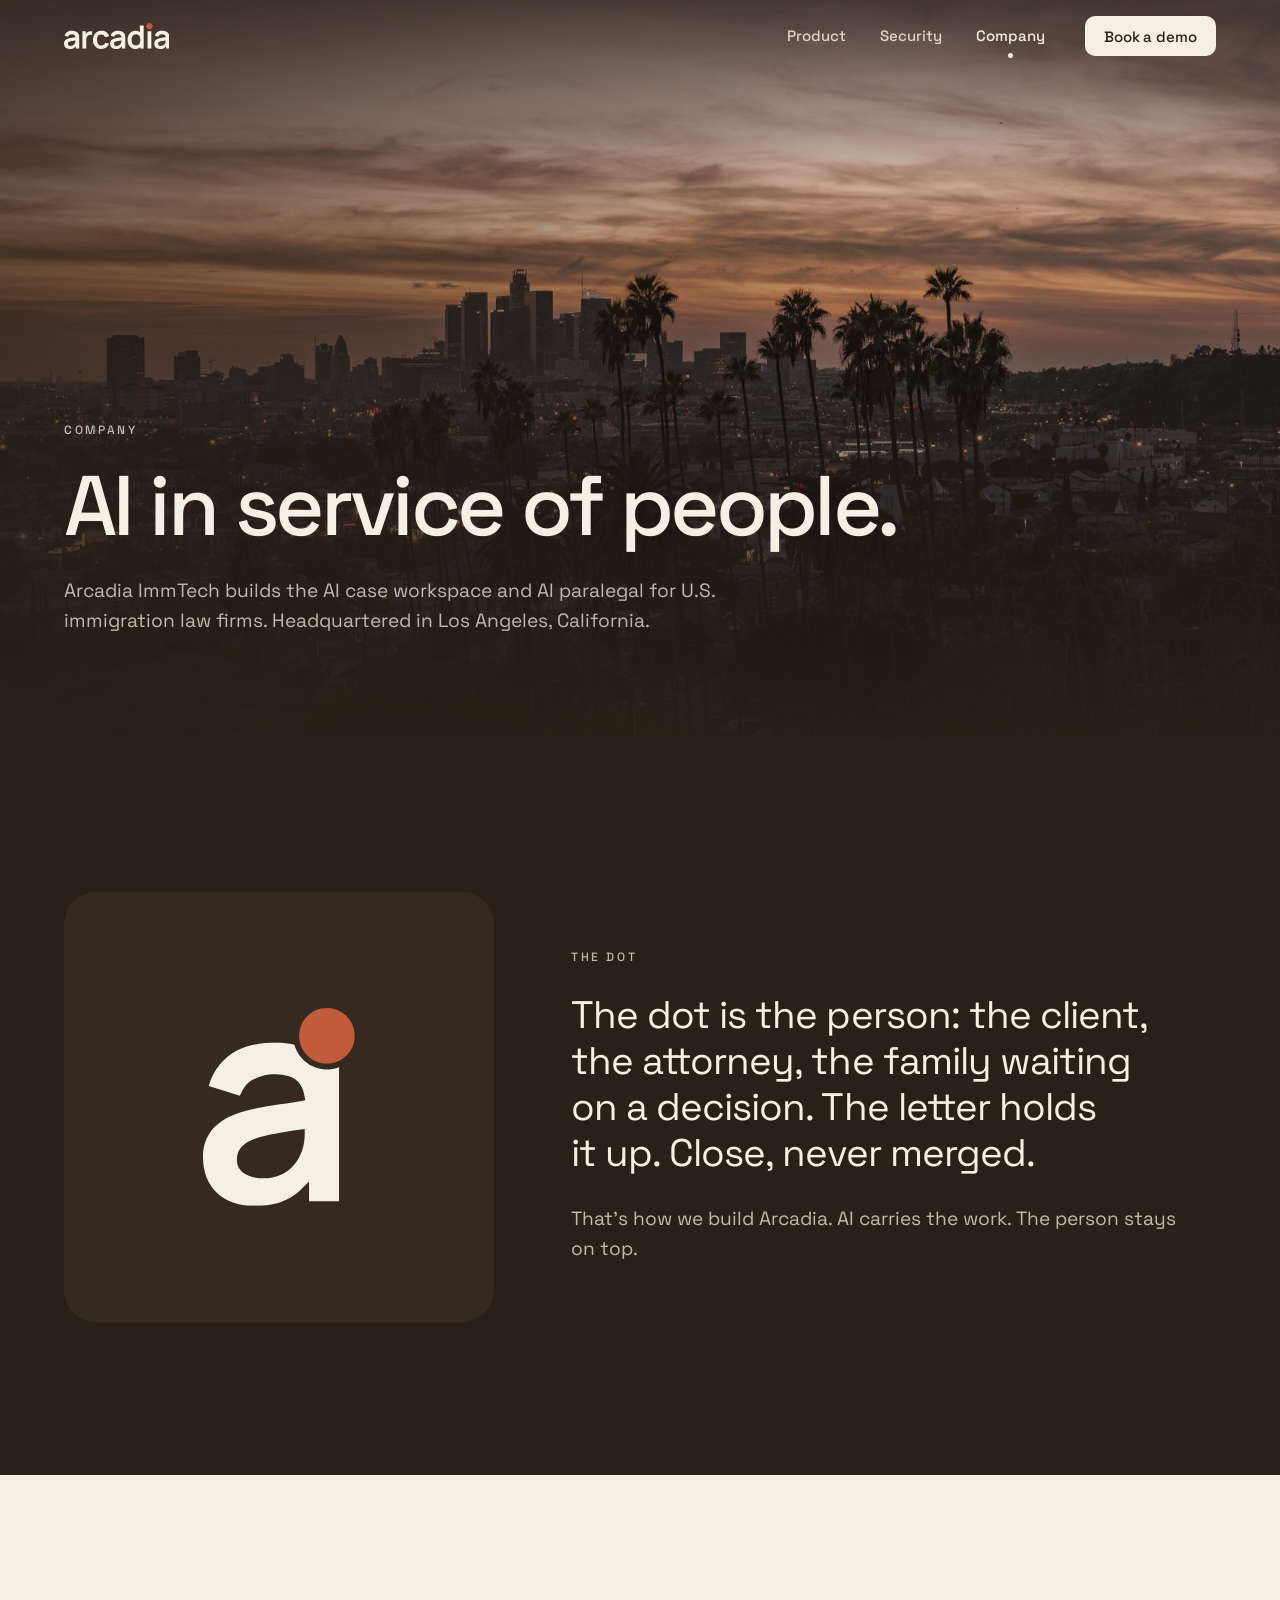
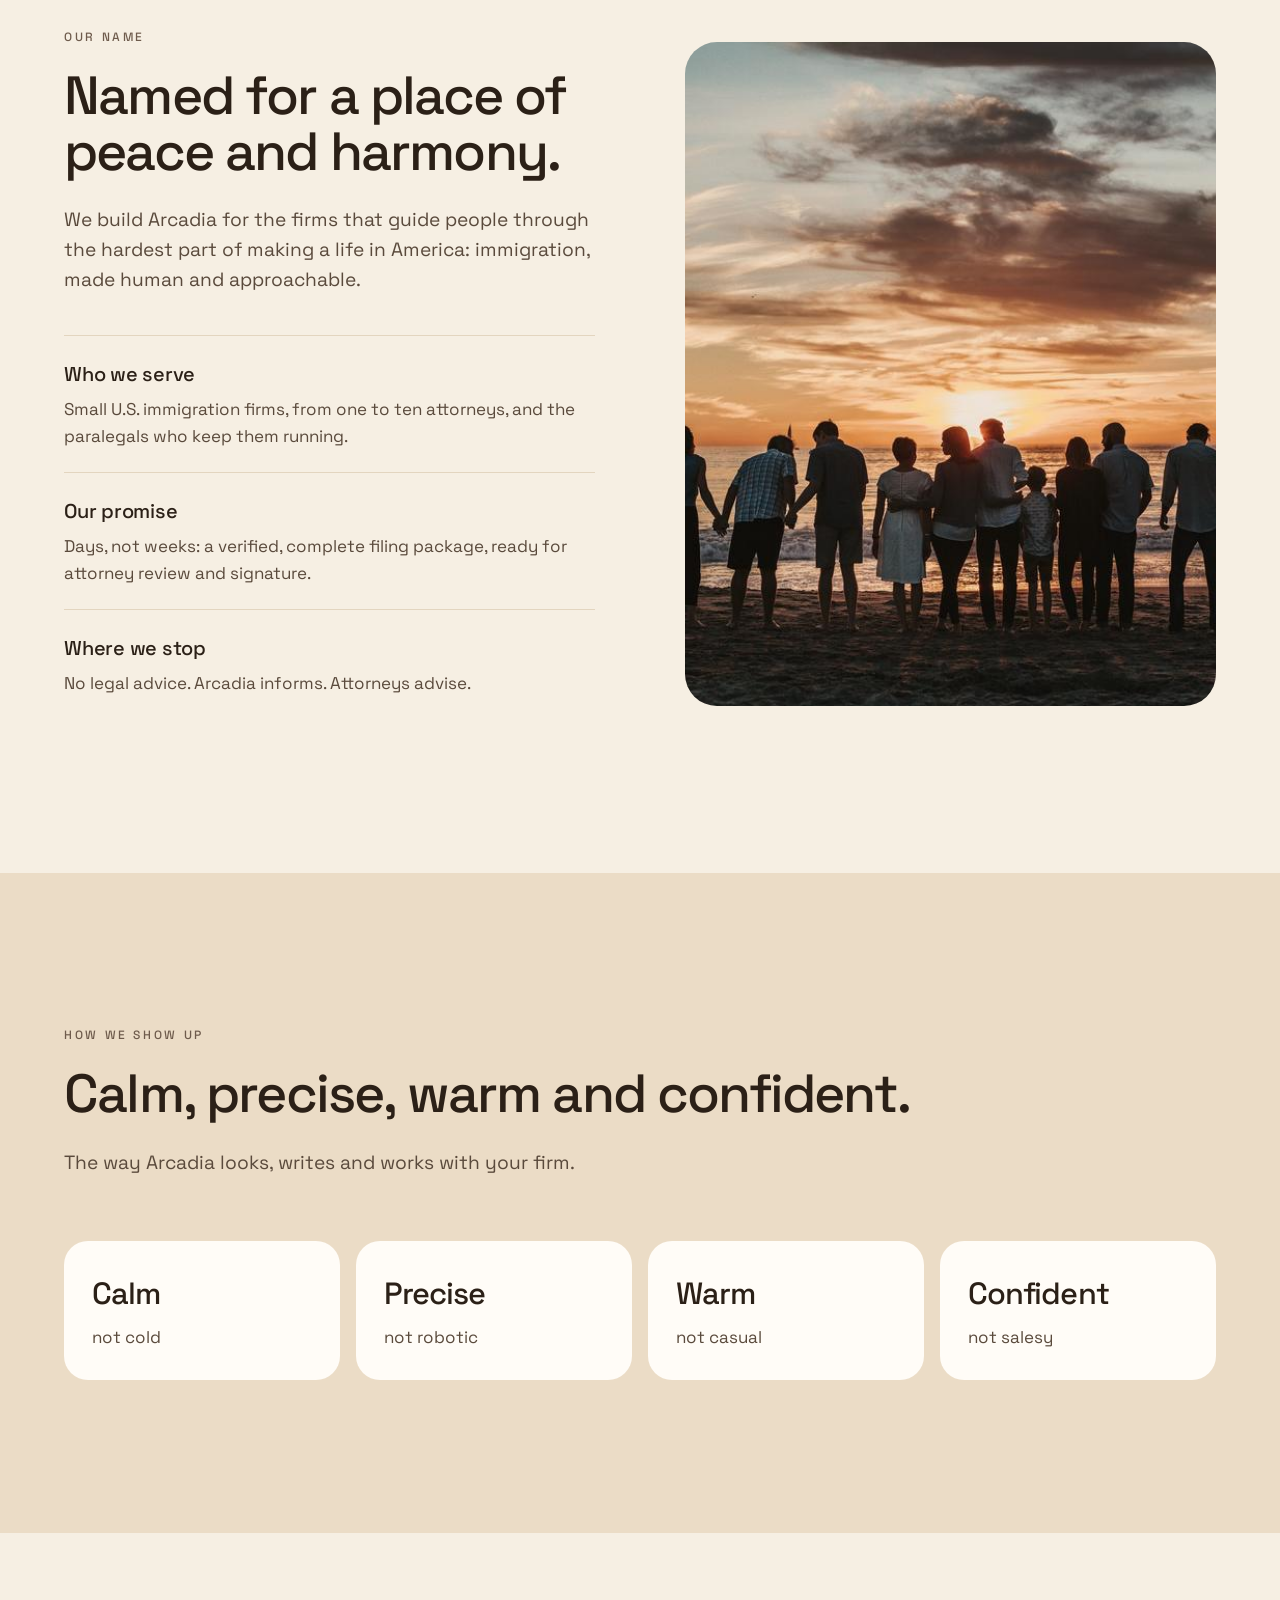
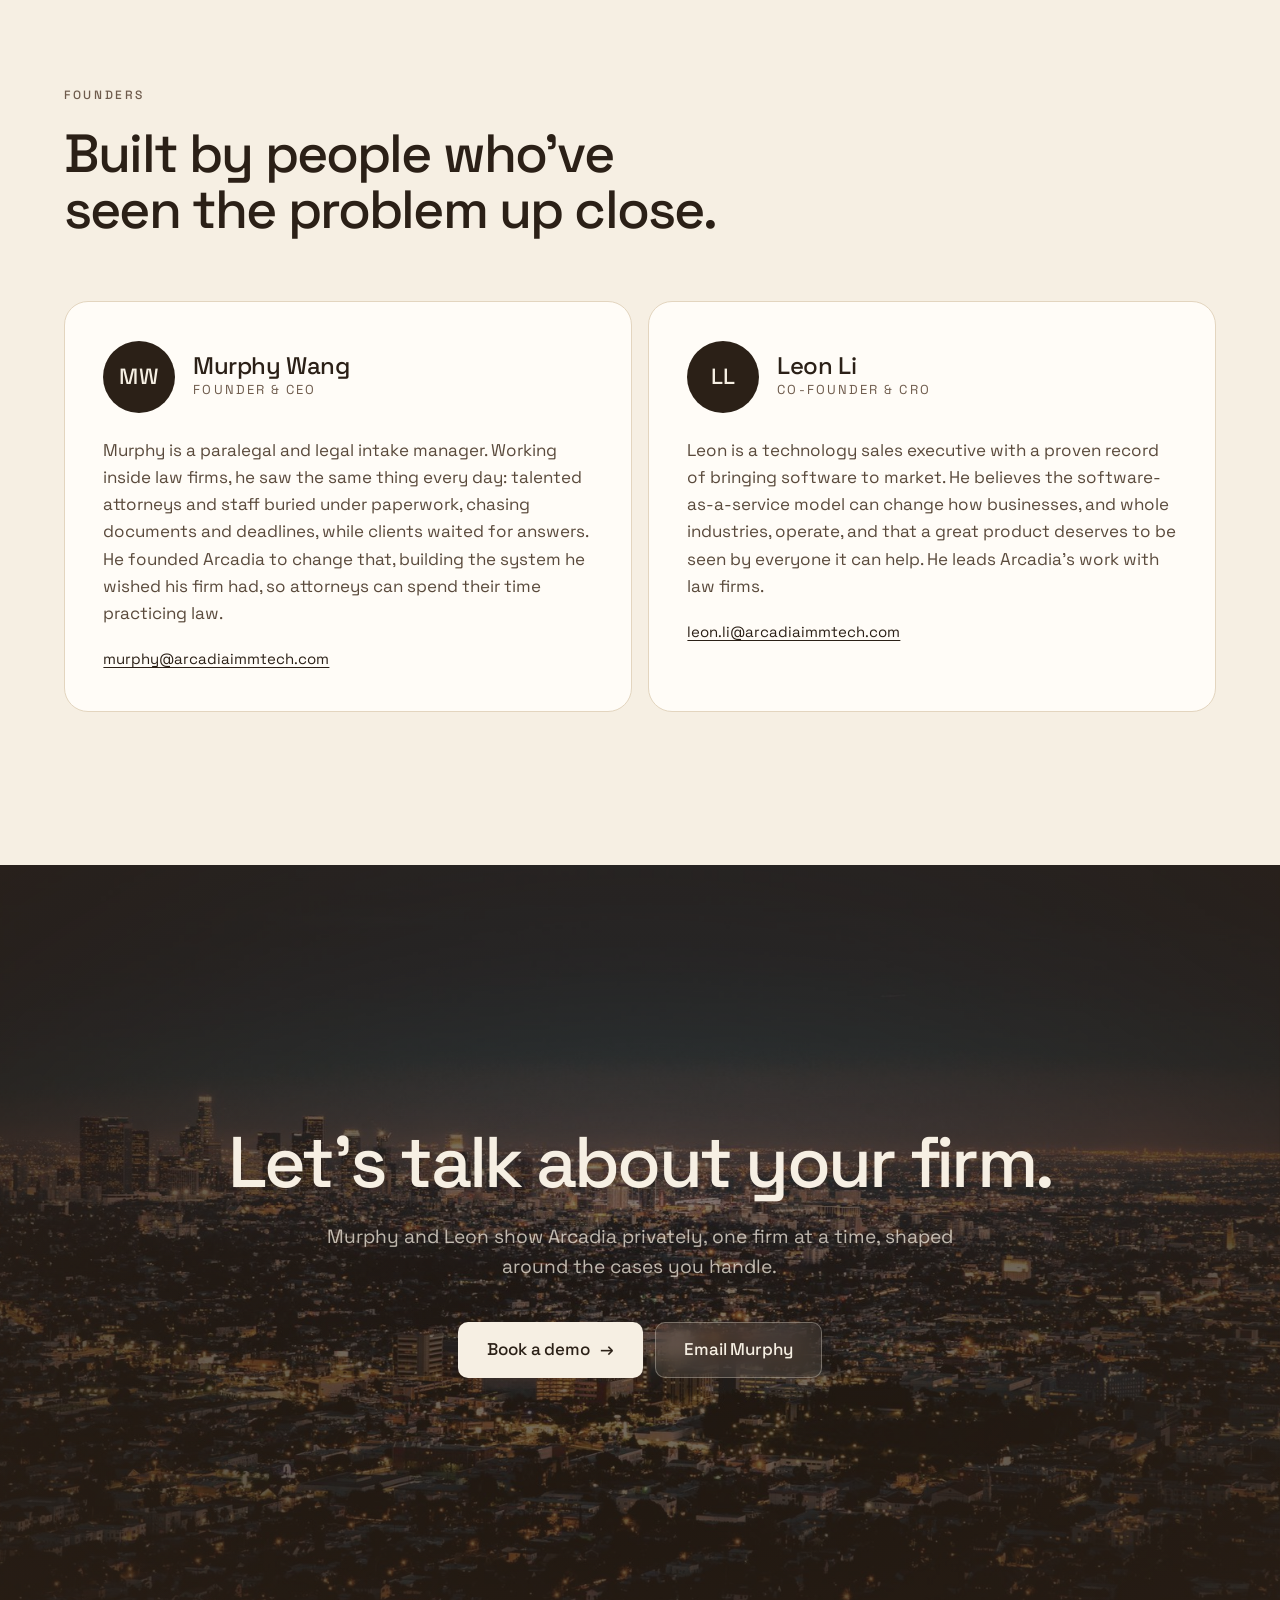
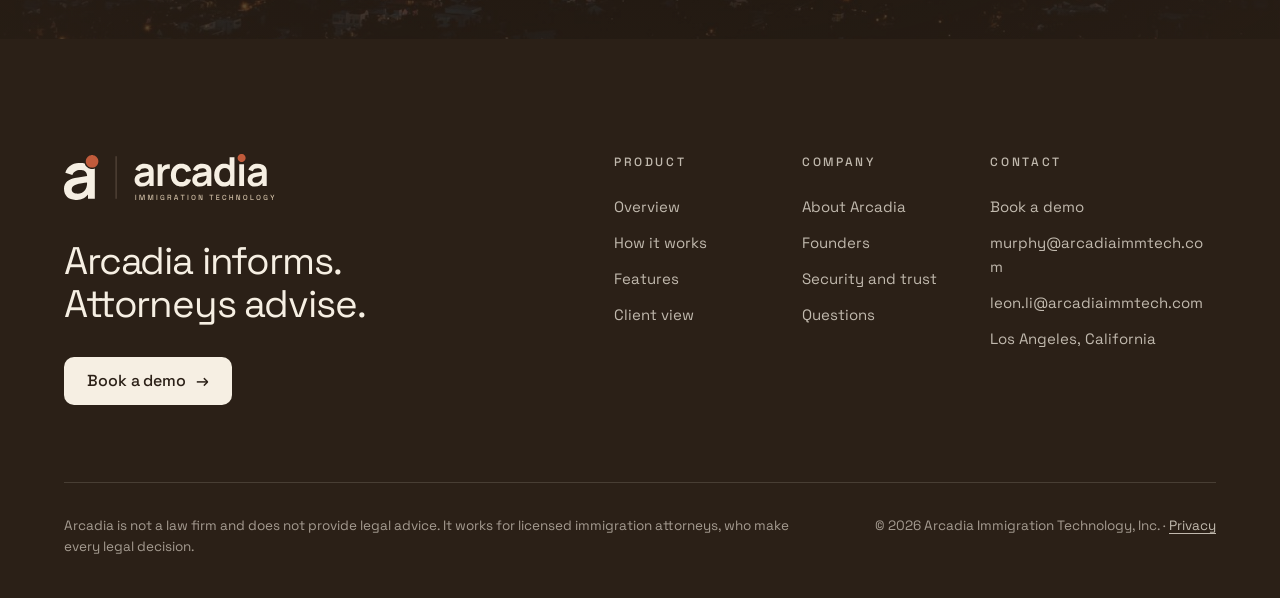
==== company.html @ 9bdd3291 "Redesign the website with the new brand identity: a calm, cinematic, multi-page site The logo, monog" ====
<!doctype html>
<html lang="en" class="no-js">
<head>
  <meta charset="utf-8">
  <title>Company · Arcadia</title>
  <meta name="description" content="Arcadia ImmTech builds the AI case workspace and AI paralegal for U.S. immigration law firms. Founded by Murphy Wang and Leon Li, headquartered in Los Angeles, California.">
  <meta name="viewport" content="width=device-width, initial-scale=1, viewport-fit=cover">
  <meta name="theme-color" content="#2b2017">
  <meta name="format-detection" content="telephone=no">
  <link rel="icon" href="assets/favicon.png" type="image/png" sizes="64x64">
  <link rel="icon" href="assets/favicon.svg" type="image/svg+xml">
  <link rel="apple-touch-icon" href="assets/apple-touch-icon.png">
  <link rel="preload" href="assets/fonts/SpaceGrotesk-Variable.woff2" as="font" type="font/woff2" crossorigin>
  <link rel="stylesheet" href="assets/styles.css">
  <script>document.documentElement.className = "js";</script>
  <meta property="og:title" content="Company · Arcadia">
  <meta property="og:description" content="AI in service of people.">
  <meta property="og:type" content="website">
  <meta property="og:url" content="https://arcadiaimmtech.com/company.html">
  <meta property="og:image" content="https://arcadiaimmtech.com/assets/og.jpg">
  <meta name="twitter:card" content="summary_large_image">
</head>
<body data-hero="dark" data-page="company">
  <a class="skip" href="#main">Skip to content</a>

  <header class="site-header">
    <div class="wrap header-bar">
      <a class="brand" href="index.html" aria-label="arcadia, home">
        <svg class="wordmark" viewBox="0 0 405.59 100" aria-hidden="true"><use href="assets/brand/sprite.svg#wordmark"/></svg>
      </a>
      <nav class="nav" id="site-nav" aria-label="Main">
        <a href="product.html">Product</a>
        <a href="security.html">Security</a>
        <a href="company.html" aria-current="page">Company</a>
        <a class="btn btn-primary" href="demo.html">Book a demo</a>
      </nav>
      <button class="menu-button" type="button" aria-controls="site-nav" aria-expanded="false">
        <span class="sr-only">Menu</span>
        <span class="bars" aria-hidden="true"><i></i><i></i></span>
      </button>
    </div>
  </header>

  <main id="main">
    <section class="hero hero-sub on-photo" aria-labelledby="company-title">
      <div class="hero-media"><img src="assets/img/photo/la-dusk-1600.jpg" srcset="assets/img/photo/la-dusk-960.jpg 960w, assets/img/photo/la-dusk-1600.jpg 1600w, assets/img/photo/la-dusk-2400.jpg 2400w" sizes="100vw" alt="" fetchpriority="high" width="2400" height="1440" decoding="async"></div>
      <div class="wrap hero-inner">
        <div class="head">
          <p class="label rise">Company</p>
          <h1 class="display rise d1" id="company-title">AI in service of people.</h1>
          <p class="lede rise d2">Arcadia ImmTech builds the AI case workspace and AI paralegal for U.S. immigration law firms. Headquartered in Los Angeles, California.</p>
        </div>
      </div>
    </section>

    <!-- The dot -->
    <section class="section dark" aria-labelledby="dot-title">
      <div class="wrap dot-panel">
        <div class="dot-mark reveal"><svg class="monogram" viewBox="0 0 76.69 100" role="img" aria-label="The Arcadia monogram: the letter a, with the terracotta dot resting above its stem"><use href="assets/brand/sprite.svg#monogram"/></svg></div>
        <div class="reveal d1">
          <h2 class="label" id="dot-title">The dot</h2>
          <blockquote style="margin-top: 26px">
            <p>The dot is the person: the client, the attorney, the family waiting on a decision. The letter holds it up. Close, never merged.</p>
          </blockquote>
          <p class="lede" style="margin-top: 28px">That's how we build Arcadia. AI carries the work. The person stays on top.</p>
        </div>
      </div>
    </section>

    <!-- Our name, who we serve -->
    <section class="section" aria-labelledby="name-title">
      <div class="wrap split">
        <div class="reveal">
          <p class="label">Our name</p>
          <h2 class="h2" id="name-title" style="margin-top: 22px">Named for a place of peace and harmony.</h2>
          <p class="lede" style="margin-top: 26px">We build Arcadia for the firms that guide people through the hardest part of making a life in America: immigration, made human and approachable.</p>
          <ul class="rules">
            <li><strong>Who we serve</strong><span>Small U.S. immigration firms, from one to ten attorneys, and the paralegals who keep them running.</span></li>
            <li><strong>Our promise</strong><span>Days, not weeks: a verified, complete filing package, ready for attorney review and signature.</span></li>
            <li><strong>Where we stop</strong><span>No legal advice. Arcadia informs. Attorneys advise.</span></li>
          </ul>
        </div>
        <div class="split-photo reveal d1"><img src="assets/img/photo/beach-group-1600.jpg" srcset="assets/img/photo/beach-group-960.jpg 960w, assets/img/photo/beach-group-1600.jpg 1600w, assets/img/photo/beach-group-2400.jpg 2400w" sizes="(max-width: 900px) 100vw, 45vw" alt="" width="2400" height="1600" decoding="async" loading="lazy"></div>
      </div>
    </section>

    <!-- Personality -->
    <section class="section sand" aria-labelledby="traits-title">
      <div class="wrap">
        <div class="head reveal">
          <p class="label">How we show up</p>
          <h2 class="h2" id="traits-title">Calm, precise, warm and confident.</h2>
          <p class="lede">The way Arcadia looks, writes and works with your firm.</p>
        </div>
        <div class="traits">
          <div class="trait reveal"><strong>Calm</strong><span>not cold</span></div>
          <div class="trait reveal d1"><strong>Precise</strong><span>not robotic</span></div>
          <div class="trait reveal d2"><strong>Warm</strong><span>not casual</span></div>
          <div class="trait reveal d3"><strong>Confident</strong><span>not salesy</span></div>
        </div>
      </div>
    </section>

    <!-- Founders -->
    <section class="section" id="founders" aria-labelledby="founders-title">
      <div class="wrap">
        <div class="head reveal">
          <p class="label">Founders</p>
          <h2 class="h2" id="founders-title">Built by people who've seen the problem up close.</h2>
        </div>
        <div class="founders">
          <article class="founder reveal">
            <header>
              <div class="avatar" aria-hidden="true">MW</div>
              <div>
                <h3>Murphy Wang</h3>
                <p class="role">Founder &amp; CEO</p>
              </div>
            </header>
            <p>Murphy is a paralegal and legal intake manager. Working inside law firms, he saw the same thing every day: talented attorneys and staff buried under paperwork, chasing documents and deadlines, while clients waited for answers. He founded Arcadia to change that, building the system he wished his firm had, so attorneys can spend their time practicing law.</p>
            <a href="mailto:murphy@arcadiaimmtech.com">murphy@arcadiaimmtech.com</a>
          </article>
          <article class="founder reveal d1">
            <header>
              <div class="avatar" aria-hidden="true">LL</div>
              <div>
                <h3>Leon Li</h3>
                <p class="role">Co-founder &amp; CRO</p>
              </div>
            </header>
            <p>Leon is a technology sales executive with a proven record of bringing software to market. He believes the software-as-a-service model can change how businesses, and whole industries, operate, and that a great product deserves to be seen by everyone it can help. He leads Arcadia's work with law firms.</p>
            <a href="mailto:leon.li@arcadiaimmtech.com">leon.li@arcadiaimmtech.com</a>
          </article>
        </div>
      </div>
    </section>

    <!-- Closing invitation -->
    <section class="band band-center on-photo" data-cta aria-labelledby="cta-title">
      <div class="band-media"><img src="assets/img/photo/la-night-1600.jpg" srcset="assets/img/photo/la-night-960.jpg 960w, assets/img/photo/la-night-1600.jpg 1600w, assets/img/photo/la-night-2400.jpg 2400w" sizes="100vw" alt="" data-parallax width="2400" height="1600" decoding="async" loading="lazy"></div>
      <div class="wrap">
        <div class="head reveal">
          <h2 class="h1" id="cta-title">Let's talk about your firm.</h2>
          <p class="lede">Murphy and Leon show Arcadia privately, one firm at a time, shaped around the cases you handle.</p>
          <div class="actions">
            <a class="btn btn-primary btn-lg" href="demo.html">Book a demo <span class="arrow" aria-hidden="true">&rarr;</span></a>
            <a class="btn btn-secondary btn-lg" href="mailto:murphy@arcadiaimmtech.com?subject=Arcadia">Email Murphy</a>
          </div>
        </div>
      </div>
    </section>
  </main>

  <footer class="site-footer dark">
    <div class="wrap">
      <div class="footer-top">
        <div class="footer-brand">
          <svg class="lockup" viewBox="0 0 457.69 100" role="img" aria-label="arcadia, Immigration Technology"><use href="assets/brand/sprite.svg#lockup-horizontal"/></svg>
          <p class="footer-statement">Arcadia informs.<br>Attorneys advise.</p>
          <a class="btn btn-primary" href="demo.html">Book a demo <span class="arrow" aria-hidden="true">&rarr;</span></a>
        </div>
        <nav class="footer-cols" aria-label="Footer">
          <div>
            <h2 class="label">Product</h2>
            <a href="product.html">Overview</a>
            <a href="index.html#how">How it works</a>
            <a href="product.html#features">Features</a>
            <a href="product.html#clients">Client view</a>
          </div>
          <div>
            <h2 class="label">Company</h2>
            <a href="company.html">About Arcadia</a>
            <a href="company.html#founders">Founders</a>
            <a href="security.html">Security and trust</a>
            <a href="demo.html#faq">Questions</a>
          </div>
          <div>
            <h2 class="label">Contact</h2>
            <a href="demo.html">Book a demo</a>
            <a href="mailto:murphy@arcadiaimmtech.com">murphy@arcadiaimmtech.com</a>
            <a href="mailto:leon.li@arcadiaimmtech.com">leon.li@arcadiaimmtech.com</a>
            <span>Los Angeles, California</span>
          </div>
        </nav>
      </div>
      <div class="footer-bottom">
        <p>Arcadia is not a law firm and does not provide legal advice. It works for licensed immigration attorneys, who make every legal decision.</p>
        <p>&copy; 2026 Arcadia Immigration Technology, Inc. &middot; <a href="privacy.html">Privacy</a></p>
      </div>
    </div>
  </footer>
  <!-- On phones: the demo request, always one tap away. -->
  <a class="mobile-cta" href="demo.html" aria-hidden="true" tabindex="-1">Book a demo <span aria-hidden="true">&rarr;</span></a>

  <script src="assets/site.js" defer></script>
</body>
</html>
---- assets/styles.css ----
/* Arcadia website. Colors, type and logo follow the Brand Identity Packet (Los Angeles, 2026).
   The logo files in assets/brand are the packet's own vector artwork: place them, never retype the wordmark.
   The look: calm and cinematic. Full-screen scenes alternate espresso and ivory, type is set large in Space Grotesk,
   photography is graded warm, and terracotta stays rare, like the dot: it marks where a person acts. */

@font-face {
  font-family: "Space Grotesk";
  src: url("fonts/SpaceGrotesk-Variable.woff2") format("woff2");
  font-weight: 300 700;
  font-display: swap;
}

:root {
  /* The palette. Ivory leads, espresso carries the words, sand fills, terracotta stays rare. */
  --espresso: #2b2017;
  --espresso-2: #362a20;
  --espresso-3: #46382c;
  --terracotta: #c15b3b;
  --terracotta-ink: #a3482b; /* terracotta for small text: 5.2:1 on ivory */
  --sand: #ebdcc6;
  --sand-2: #f1e6d6;
  --ivory: #f6efe3;
  --paper: #fffcf7;
  --line: #e3d5bf;
  --line-strong: #cfbc9f;
  --ink-2: #5a4a3c; /* secondary text on ivory: 7.4:1 */
  --muted: #6e5b4c; /* labels on ivory: 5.6:1 */
  --on-dark-2: rgba(246, 239, 227, 0.74);
  --on-dark-3: rgba(246, 239, 227, 0.6);
  --line-dark: rgba(246, 239, 227, 0.14);

  /* Case status colors from the product (each pair passes 4.5:1). */
  --review: #a3482b;
  --review-bg: #f7e4db;
  --ai: #3f5f7a;
  --ai-bg: #e2eaf1;
  --client: #7a5714;
  --client-bg: #f3e7cd;
  --filed: #3f6845;
  --filed-bg: #e1ebdf;

  --font: "Space Grotesk", ui-sans-serif, system-ui, -apple-system, "Segoe UI", Roboto, sans-serif;
  --cjk: "PingFang SC", "Hiragino Sans GB", "Noto Sans CJK SC", "Noto Sans SC", "Microsoft YaHei", sans-serif;
  --wrap: 1280px;
  --gutter: clamp(20px, 5vw, 64px);
  --header: 72px;
  --r: 14px;
  --r-lg: 24px;
  --r-xl: 32px;
  --ease: cubic-bezier(0.22, 1, 0.36, 1);
  --shadow: 0 1px 2px rgba(43, 32, 23, 0.06), 0 14px 36px -14px rgba(43, 32, 23, 0.22);
  --shadow-lg: 0 2px 4px rgba(43, 32, 23, 0.06), 0 48px 96px -36px rgba(23, 16, 10, 0.5);
}

*,
*::before,
*::after {
  box-sizing: border-box;
}

html {
  color-scheme: light;
  scroll-behavior: smooth;
  scroll-padding-top: calc(var(--header) + 16px);
  -webkit-text-size-adjust: 100%;
}

body {
  margin: 0;
  background: var(--ivory);
  color: var(--espresso);
  font-family: var(--font);
  font-size: 17px;
  line-height: 1.6;
  -webkit-font-smoothing: antialiased;
  -moz-osx-font-smoothing: grayscale;
  -webkit-tap-highlight-color: transparent;
  overflow-x: clip;
}

img,
svg {
  display: block;
  max-width: 100%;
}

img {
  height: auto;
}

a {
  color: inherit;
}

p {
  margin: 0;
}

:lang(zh) {
  font-family: var(--font), var(--cjk);
}

:focus-visible {
  outline: 2px solid var(--terracotta);
  outline-offset: 3px;
  border-radius: 6px;
}

::selection {
  background: var(--sand);
  color: var(--espresso);
}

.wrap {
  width: 100%;
  max-width: calc(var(--wrap) + 2 * var(--gutter));
  margin-inline: auto;
  padding-left: max(var(--gutter), env(safe-area-inset-left));
  padding-right: max(var(--gutter), env(safe-area-inset-right));
}

.skip {
  position: absolute;
  left: -9999px;
}

.skip:focus {
  left: 16px;
  top: 16px;
  z-index: 100;
  padding: 10px 14px;
  background: var(--paper);
  border-radius: 8px;
}

.sr-only {
  position: absolute;
  width: 1px;
  height: 1px;
  overflow: hidden;
  clip-path: inset(50%);
  white-space: nowrap;
}

.nowrap {
  white-space: nowrap;
}

/* ---------- Type ---------- */

h1,
h2,
h3,
h4 {
  margin: 0;
  font-weight: 500;
  letter-spacing: -0.025em;
  line-height: 1.06;
  text-wrap: balance;
}

.display {
  font-size: clamp(38px, calc(5.2vw + 18px), 96px);
  line-height: 0.98;
  letter-spacing: -0.042em;
}

.h1 {
  font-size: clamp(40px, 5.6vw, 84px);
  line-height: 1;
  letter-spacing: -0.038em;
}

.h2 {
  font-size: clamp(34px, 4.2vw, 62px);
  line-height: 1.04;
  letter-spacing: -0.034em;
}

.h3 {
  font-size: clamp(24px, 2.2vw, 32px);
  line-height: 1.14;
  letter-spacing: -0.022em;
}

.lede {
  max-width: 34em;
  font-size: clamp(18px, 1.5vw, 21px);
  line-height: 1.55;
  color: var(--ink-2);
  text-wrap: pretty;
}

.label {
  display: block;
  margin: 0;
  font-size: 12px;
  font-weight: 500;
  line-height: 1.4;
  letter-spacing: 0.22em;
  text-transform: uppercase;
  color: var(--muted);
}

.tabular {
  font-variant-numeric: tabular-nums;
}

.dark {
  background: var(--espresso);
  color: var(--ivory);
}

.dark .lede {
  color: var(--on-dark-2);
}

.dark .label {
  color: var(--on-dark-2);
}

.sand {
  background: var(--sand);
}

.paper {
  background: var(--paper);
}

/* ---------- Buttons and links ---------- */

.btn {
  display: inline-flex;
  align-items: center;
  justify-content: center;
  gap: 10px;
  min-height: 48px;
  padding: 0 22px;
  border: 1px solid transparent;
  border-radius: 10px;
  font: inherit;
  font-size: 16px;
  font-weight: 500;
  line-height: 1;
  letter-spacing: -0.005em;
  text-decoration: none;
  white-space: nowrap;
  cursor: pointer;
  transition: background-color 0.2s, color 0.2s, border-color 0.2s, box-shadow 0.2s;
}

.btn-lg {
  min-height: 56px;
  padding: 0 28px;
  font-size: 17px;
}

.btn-primary {
  background: var(--espresso);
  color: var(--ivory);
}

.btn-primary:hover {
  background: #44352a;
}

.btn-secondary {
  background: var(--paper);
  color: var(--espresso);
  border-color: var(--line-strong);
}

.btn-secondary:hover {
  border-color: var(--espresso);
}

.dark .btn-primary,
.on-photo .btn-primary {
  background: var(--ivory);
  color: var(--espresso);
}

.dark .btn-primary:hover,
.on-photo .btn-primary:hover {
  background: #fff;
}

.dark .btn-secondary,
.on-photo .btn-secondary {
  background: rgba(246, 239, 227, 0.08);
  color: var(--ivory);
  border-color: rgba(246, 239, 227, 0.32);
  -webkit-backdrop-filter: blur(10px);
  backdrop-filter: blur(10px);
}

.dark .btn-secondary:hover,
.on-photo .btn-secondary:hover {
  border-color: var(--ivory);
}

.arrow {
  display: inline-block;
  transition: transform 0.3s var(--ease);
}

a:hover > .arrow,
button:hover > .arrow {
  transform: translateX(3px);
}

.link {
  display: inline-flex;
  align-items: center;
  gap: 8px;
  padding-bottom: 3px;
  font-weight: 500;
  text-decoration: none;
  border-bottom: 1px solid currentColor;
}

.actions {
  display: flex;
  flex-wrap: wrap;
  gap: 12px;
}

/* ---------- The logo (the packet's artwork, colored by CSS) ---------- */

.wordmark,
.monogram,
.lockup {
  display: block;
  height: 1em;
  width: auto;
  color: var(--espresso);
  --dot: var(--terracotta);
}

.wordmark {
  aspect-ratio: 405.59 / 100;
}

.monogram {
  aspect-ratio: 76.69 / 100;
}

.lockup {
  aspect-ratio: 457.69 / 100;
}

.dark .wordmark,
.dark .monogram,
.dark .lockup {
  color: var(--ivory);
  --label: #cdbba3;
  --rule: #5a4a3e;
}

/* ---------- Header ---------- */

.site-header {
  position: fixed;
  inset: 0 0 auto;
  z-index: 50;
  height: var(--header);
  color: var(--espresso);
  transition: background-color 0.35s, color 0.35s, box-shadow 0.35s;
}

.header-bar {
  height: 100%;
  display: flex;
  align-items: center;
  justify-content: space-between;
  gap: 24px;
}

.brand {
  display: inline-flex;
  padding: 10px 0;
  color: inherit;
}

.brand .wordmark {
  height: 26px;
  color: inherit;
}

.nav {
  display: flex;
  align-items: center;
  gap: 34px;
}

.nav a:not(.btn) {
  position: relative;
  font-size: 15px;
  font-weight: 500;
  text-decoration: none;
  opacity: 0.84;
  transition: opacity 0.2s;
}

.nav a:not(.btn):hover,
.nav a[aria-current="page"] {
  opacity: 1;
}

.nav a[aria-current="page"]::after {
  content: "";
  position: absolute;
  left: 50%;
  bottom: -10px;
  width: 5px;
  height: 5px;
  margin-left: -2.5px;
  border-radius: 50%;
  background: currentColor;
}

.nav .btn {
  min-height: 40px;
  padding: 0 18px;
  font-size: 15px;
  margin-left: 6px;
}

/* Over a dark hero, before the page scrolls: ivory on a clear bar. */
body[data-hero="dark"] .site-header:not(.solid):not(.open) {
  color: var(--ivory);
}

body[data-hero="dark"] .site-header:not(.solid):not(.open) .btn-primary {
  background: var(--ivory);
  color: var(--espresso);
}

/* Once the page scrolls: a frosted ivory bar, the logo's holding shape over photographs. */
.site-header.solid {
  background: rgba(246, 239, 227, 0.9);
  -webkit-backdrop-filter: saturate(1.6) blur(20px);
  backdrop-filter: saturate(1.6) blur(20px);
  box-shadow: 0 1px 0 rgba(43, 32, 23, 0.08);
}

.menu-button {
  display: none;
}

/* ---------- Sections ---------- */

.section {
  padding-block: clamp(96px, 12vw, 176px);
}

.section-sm {
  padding-block: clamp(72px, 8vw, 120px);
}

.head {
  max-width: 880px;
}

.head .label {
  margin-bottom: 22px;
}

.head .lede {
  margin-top: 26px;
}

.head-row {
  display: flex;
  align-items: flex-end;
  justify-content: space-between;
  gap: 32px;
}

/* ---------- Hero (home and inner pages) ---------- */

.hero {
  position: relative;
  isolation: isolate;
  display: flex;
  align-items: flex-end;
  min-height: 100vh;
  min-height: 100svh;
  overflow: hidden;
  background: var(--espresso);
  color: var(--ivory);
}

.hero-media {
  position: absolute;
  inset: 0;
  z-index: -2;
}

.hero-media img {
  width: 100%;
  height: 100%;
  object-fit: cover;
  animation: settle 2.4s var(--ease) both;
}

@keyframes settle {
  from {
    transform: scale(1.08);
    opacity: 0.4;
  }
  to {
    transform: scale(1);
    opacity: 1;
  }
}

/* The scrim: espresso at the top (under the logo) and the bottom (under the words). */
.hero::before {
  content: "";
  position: absolute;
  inset: 0;
  z-index: -1;
  background:
    linear-gradient(180deg, rgba(43, 32, 23, 0.78) 0%, rgba(43, 32, 23, 0.18) 26%, rgba(43, 32, 23, 0.3) 52%, rgba(43, 32, 23, 0.94) 100%),
    linear-gradient(90deg, rgba(43, 32, 23, 0.6) 0%, rgba(43, 32, 23, 0) 65%);
}

.hero-inner {
  width: 100%;
  padding-top: calc(var(--header) + clamp(72px, 12vh, 140px));
  padding-bottom: clamp(36px, 5vw, 64px);
}

.hero-grid {
  display: grid;
  grid-template-columns: minmax(0, 1.4fr) minmax(0, 0.6fr);
  gap: clamp(32px, 4vw, 64px);
  align-items: end;
}

.hero .label {
  margin-bottom: 26px;
}

.on-photo .label {
  color: var(--on-dark-2);
}

.hero .lede {
  margin-top: 28px;
  max-width: 31em;
  color: var(--on-dark-2);
}

.hero .actions {
  margin-top: 40px;
}

.hero-facts {
  display: grid;
  grid-template-columns: repeat(4, minmax(0, 1fr));
  gap: 24px;
  margin: clamp(48px, 7vh, 88px) 0 0;
  padding: 24px 0 0;
  border-top: 1px solid var(--line-dark);
  list-style: none;
}

.hero-facts li {
  font-size: 14px;
  line-height: 1.45;
  color: var(--on-dark-3);
}

.hero-facts strong {
  display: block;
  margin-bottom: 4px;
  font-size: 15px;
  font-weight: 500;
  color: var(--ivory);
}

.hero-sub {
  min-height: 82vh;
  min-height: 82svh;
}

.hero-sub .hero-inner {
  padding-bottom: clamp(56px, 8vw, 104px);
}

.hero-sub .lede {
  max-width: 36em;
}

/* An ivory page opening: words and a product picture, no photograph. */
.intro {
  padding-top: calc(var(--header) + clamp(64px, 10vw, 140px));
  padding-bottom: clamp(56px, 7vw, 96px);
}

.intro .lede {
  margin-top: 28px;
}

.intro .actions {
  margin-top: 40px;
}

/* ---------- Product UI, drawn in HTML (fictional sample cases) ---------- */

.ui-card {
  background: var(--paper);
  color: var(--espresso);
  border-radius: 18px;
  padding: 24px;
  box-shadow: var(--shadow);
}

.hero .ui-card,
.float-card {
  box-shadow: var(--shadow-lg);
}

.case-card {
  width: 100%;
  max-width: 380px;
  justify-self: end;
}

.ui-top {
  display: flex;
  align-items: center;
  justify-content: space-between;
  gap: 12px;
}

.ui-tag {
  font-size: 11px;
  font-weight: 500;
  letter-spacing: 0.2em;
  text-transform: uppercase;
  color: var(--muted);
}

.chip {
  display: inline-flex;
  align-items: center;
  gap: 8px;
  height: 28px;
  padding: 0 12px;
  border-radius: 999px;
  font-size: 13px;
  font-weight: 500;
  white-space: nowrap;
}

.chip::before {
  content: "";
  width: 7px;
  height: 7px;
  border-radius: 50%;
  background: currentColor;
}

.chip-review {
  background: var(--review-bg);
  color: var(--review);
}

.chip-review::before {
  background: var(--terracotta);
}

.chip-ai {
  background: var(--ai-bg);
  color: var(--ai);
}

.chip-ai::before {
  background: #5d7d99;
}

.chip-client {
  background: var(--client-bg);
  color: var(--client);
}

.chip-client::before {
  background: #b98a2f;
}

.chip-filed {
  background: var(--filed-bg);
  color: var(--filed);
}

.chip-filed::before {
  background: #4f7f57;
}

.case-name {
  margin-top: 18px;
  font-size: 22px;
  font-weight: 500;
  letter-spacing: -0.015em;
  line-height: 1.2;
}

.case-sub {
  margin-top: 3px;
  font-size: 14px;
  color: var(--muted);
}

.progress {
  margin-top: 22px;
}

.progress-head {
  display: flex;
  align-items: baseline;
  justify-content: space-between;
}

.progress-head .ui-tag {
  font-size: 10.5px;
}

.progress-num {
  font-size: 30px;
  line-height: 1;
  letter-spacing: -0.02em;
  font-variant-numeric: tabular-nums;
}

.meter {
  height: 8px;
  margin-top: 10px;
  overflow: hidden;
  border-radius: 99px;
  background: var(--sand);
}

.meter i {
  display: block;
  width: var(--p, 86%);
  height: 100%;
  border-radius: inherit;
  background: var(--espresso);
}

.js .meter.is-counting i {
  transition: width 1.8s var(--ease);
}

.ui-list {
  display: grid;
  gap: 10px;
  margin: 20px 0 0;
  padding: 0;
  list-style: none;
  font-size: 14px;
  line-height: 1.4;
}

.ui-list li {
  display: flex;
  align-items: baseline;
  gap: 10px;
}

.dot {
  flex: none;
  width: 8px;
  height: 8px;
  border-radius: 50%;
  transform: translateY(-1px);
}

.dot-review {
  background: var(--terracotta);
}

.dot-ai {
  background: #5d7d99;
}

.dot-client {
  background: #b98a2f;
}

.dot-filed {
  background: #4f7f57;
}

.ui-actions {
  display: flex;
  gap: 8px;
  margin-top: 22px;
}

.ui-btn {
  display: inline-flex;
  align-items: center;
  height: 36px;
  padding: 0 14px;
  border-radius: 8px;
  font-size: 13.5px;
  font-weight: 500;
  white-space: nowrap;
  border: 1px solid var(--line-strong);
  background: var(--paper);
  color: var(--espresso);
}

.ui-btn.solid {
  background: var(--espresso);
  border-color: var(--espresso);
  color: var(--ivory);
}

.source {
  display: inline-flex;
  align-items: center;
  gap: 6px;
  height: 26px;
  padding: 0 10px;
  border: 1px solid var(--line);
  border-radius: 7px;
  background: var(--paper);
  font-size: 12px;
  color: var(--ink-2);
  white-space: nowrap;
}

.source svg {
  width: 12px;
  height: 12px;
  flex: none;
}

/* ---------- Home: the problem ---------- */

.problem {
  display: grid;
  grid-template-columns: minmax(0, 1fr) minmax(0, 1fr);
  gap: clamp(40px, 7vw, 120px);
  align-items: start;
}

.problem-head {
  position: sticky;
  top: calc(var(--header) + 40px);
}

.problem-photo {
  margin-top: 44px;
  aspect-ratio: 4 / 3;
  overflow: hidden;
  border-radius: var(--r-lg);
}

.problem-photo img {
  width: 100%;
  height: 100%;
  object-fit: cover;
}

.pains {
  margin: 0;
  padding: 0;
  list-style: none;
}

.pains li {
  display: grid;
  grid-template-columns: 56px 1fr;
  gap: 8px;
  padding: 30px 0;
  border-top: 1px solid var(--line);
}

.pains li:last-child {
  border-bottom: 1px solid var(--line);
}

.pains .n {
  padding-top: 5px;
  font-size: 13px;
  color: var(--muted);
  font-variant-numeric: tabular-nums;
}

.pains h3 {
  font-size: 22px;
  line-height: 1.25;
  letter-spacing: -0.015em;
}

.pains p {
  margin-top: 8px;
  color: var(--ink-2);
}

/* ---------- Home: AI reads, code checks, attorneys decide ---------- */

.story {
  display: grid;
  grid-template-columns: minmax(0, 0.85fr) minmax(0, 1.15fr);
  gap: clamp(40px, 6vw, 104px);
  margin-top: clamp(40px, 5vw, 72px);
}

.story-steps {
  grid-column: 1;
  grid-row: 1;
}

.step {
  display: flex;
  flex-direction: column;
  justify-content: center;
  min-height: min(76vh, 700px);
  transition: opacity 0.5s var(--ease);
}

.js .step {
  opacity: 0.26;
}

.js .step.is-active {
  opacity: 1;
}

.step-n {
  margin-bottom: 20px;
  font-size: 13px;
  letter-spacing: 0.2em;
  color: var(--muted);
}

.step p {
  max-width: 24em;
  margin-top: 20px;
  font-size: clamp(18px, 1.5vw, 21px);
  line-height: 1.5;
  color: var(--ink-2);
}

.story-stage {
  position: sticky;
  top: calc(var(--header) + 32px);
  grid-column: 2;
  grid-row: 1;
  align-self: start;
  height: min(640px, calc(100vh - var(--header) - 64px));
  border-radius: var(--r-xl);
  background:
    radial-gradient(120% 80% at 80% 0%, rgba(255, 252, 247, 0.7), transparent 60%),
    var(--sand);
  overflow: hidden;
}

.scene {
  position: absolute;
  inset: 0;
  display: grid;
  place-items: center;
  padding: clamp(24px, 4vw, 56px);
  transition: opacity 0.6s var(--ease), transform 0.6s var(--ease);
}

.js .scene {
  opacity: 0;
  transform: translateY(16px) scale(0.98);
  pointer-events: none;
}

.js .scene.is-active {
  opacity: 1;
  transform: none;
}

.scene-inner {
  width: 100%;
  max-width: 580px;
}

/* Scene 1: a document read into facts, each with its file and page. */
.doc-read {
  position: relative;
  display: grid;
  grid-template-columns: 168px 1fr;
  gap: 18px;
  align-items: start;
}

.paper-doc {
  position: relative;
  aspect-ratio: 3 / 4;
  padding: 14px 12px;
  overflow: hidden;
  border-radius: 10px;
  background: var(--paper);
  box-shadow: var(--shadow);
}

.paper-doc .photo {
  width: 42%;
  aspect-ratio: 4 / 5;
  border-radius: 4px;
  background: linear-gradient(160deg, #e6d6bf, #d4bf9f);
}

.paper-doc .lines {
  display: grid;
  gap: 7px;
  margin-top: 14px;
}

.paper-doc .lines i {
  display: block;
  height: 5px;
  border-radius: 3px;
  background: var(--sand);
}

.paper-doc .lines i:nth-child(2n) {
  width: 72%;
}

.paper-doc .lines i:nth-child(3n) {
  width: 54%;
}

.paper-doc .name {
  position: absolute;
  left: 12px;
  right: 12px;
  bottom: 12px;
  font-size: 10.5px;
  color: var(--muted);
  white-space: nowrap;
  overflow: hidden;
  text-overflow: ellipsis;
}

.scan {
  position: absolute;
  left: 0;
  right: 0;
  top: 0;
  height: 36%;
  background: linear-gradient(180deg, rgba(63, 95, 122, 0), rgba(63, 95, 122, 0.16));
  border-bottom: 2px solid #5d7d99;
  animation: scan 3.2s var(--ease) infinite;
}

@keyframes scan {
  0% {
    transform: translateY(-100%);
  }
  70%,
  100% {
    transform: translateY(260%);
  }
}

.facts {
  display: grid;
  gap: 8px;
}

.fact {
  display: grid;
  grid-template-columns: 1fr auto;
  align-items: center;
  gap: 4px 12px;
  padding: 12px 14px;
  border-radius: 12px;
  background: var(--paper);
  box-shadow: 0 1px 2px rgba(43, 32, 23, 0.05);
}

.fact small {
  grid-column: 1 / -1;
  font-size: 11px;
  letter-spacing: 0.14em;
  text-transform: uppercase;
  color: var(--muted);
}

.fact strong {
  font-size: 19px;
  font-weight: 500;
  letter-spacing: 0.01em;
  font-variant-numeric: tabular-nums;
}

.js .scene.is-active .fact {
  animation: rise 0.6s var(--ease) both;
}

.js .scene.is-active .fact:nth-child(2) {
  animation-delay: 0.15s;
}

.js .scene.is-active .fact:nth-child(3) {
  animation-delay: 0.3s;
}

.js .scene.is-active .fact:nth-child(4) {
  animation-delay: 0.45s;
}

@keyframes rise {
  from {
    opacity: 0;
    transform: translateY(10px);
  }
  to {
    opacity: 1;
    transform: none;
  }
}

/* Scene 2: the same facts compared across documents. */
.compare {
  overflow: hidden;
  border-radius: 16px;
  background: var(--paper);
  box-shadow: var(--shadow);
}

.compare-head,
.compare-row {
  display: grid;
  grid-template-columns: 1.1fr 1fr 1fr 28px;
  gap: 12px;
  align-items: center;
  padding: 13px 18px;
}

.compare-head {
  font-size: 10.5px;
  letter-spacing: 0.16em;
  text-transform: uppercase;
  color: var(--muted);
  border-bottom: 1px solid var(--line);
}

.compare-row {
  font-size: 15px;
  border-bottom: 1px solid var(--sand-2);
}

.compare-row:last-child {
  border-bottom: 0;
}

.compare-row span:first-child {
  color: var(--ink-2);
}

.compare-row .ok,
.compare-row .flag {
  display: grid;
  place-items: center;
  width: 22px;
  height: 22px;
  border-radius: 50%;
}

.compare-row .ok {
  background: var(--filed-bg);
  color: var(--filed);
}

.compare-row .flag {
  background: var(--terracotta);
  color: var(--paper);
  font-size: 13px;
  font-weight: 700;
}

.compare-row svg {
  width: 12px;
  height: 12px;
}

.compare-row.is-flagged {
  background: var(--review-bg);
}

.compare-row.is-flagged span:not(.flag) {
  color: var(--review);
  font-weight: 500;
}

.compare-note {
  margin-top: 14px;
  font-size: 13px;
  color: var(--muted);
  text-align: left;
}

/* Scene 3: the decision, with the attorney. */
.decide .eyebrow-dot {
  display: inline-flex;
  align-items: center;
  gap: 8px;
  font-size: 11px;
  font-weight: 500;
  letter-spacing: 0.2em;
  text-transform: uppercase;
  color: var(--review);
}

.decide .eyebrow-dot::before {
  content: "";
  width: 8px;
  height: 8px;
  border-radius: 50%;
  background: var(--terracotta);
}

.decide h4 {
  margin-top: 14px;
  font-size: 22px;
  letter-spacing: -0.015em;
}

.decide p {
  margin-top: 8px;
  font-size: 15px;
  color: var(--ink-2);
}

.decide .sources {
  display: flex;
  flex-wrap: wrap;
  gap: 8px;
  margin-top: 16px;
}

.decide .fine {
  margin-top: 16px;
  font-size: 12px;
  color: var(--muted);
}

.signed {
  display: flex;
  align-items: center;
  gap: 12px;
  margin-top: 14px;
  padding: 14px 16px;
  border-radius: 14px;
  background: rgba(255, 252, 247, 0.6);
  font-size: 13.5px;
  color: var(--ink-2);
}

.signed .monogram {
  height: 26px;
}

/* ---------- Home: outcomes ---------- */

.bento {
  display: grid;
  grid-template-columns: repeat(12, minmax(0, 1fr));
  gap: 16px;
  margin-top: clamp(48px, 6vw, 80px);
}

.tile {
  position: relative;
  isolation: isolate;
  display: flex;
  flex-direction: column;
  min-height: 460px;
  padding: clamp(28px, 3vw, 44px);
  overflow: hidden;
  border-radius: var(--r-lg);
}

.tile-7 {
  grid-column: span 7;
}

.tile-5 {
  grid-column: span 5;
}

.tile h3 {
  font-size: clamp(28px, 2.6vw, 38px);
  line-height: 1.06;
  letter-spacing: -0.03em;
}

.tile p {
  max-width: 25em;
  margin-top: 12px;
  color: var(--ink-2);
}

.tile-photo {
  justify-content: flex-end;
  color: var(--ivory);
  background: var(--espresso);
}

.tile-photo p {
  color: var(--on-dark-2);
}

.tile-photo img {
  position: absolute;
  inset: 0;
  z-index: -2;
  width: 100%;
  height: 100%;
  object-fit: cover;
  transition: transform 1.4s var(--ease);
}

.tile-photo::after {
  content: "";
  position: absolute;
  inset: 0;
  z-index: -1;
  background: linear-gradient(180deg, rgba(43, 32, 23, 0) 22%, rgba(43, 32, 23, 0.5) 58%, rgba(43, 32, 23, 0.92) 100%);
}

.tile-photo:hover img {
  transform: scale(1.03);
}

.tile-sand {
  background: var(--sand);
}

.tile-dark {
  background: var(--espresso);
  color: var(--ivory);
}

.tile-dark p {
  color: var(--on-dark-2);
}

.tile-ui {
  margin-top: auto;
  padding-top: 36px;
}

.field-row {
  display: grid;
  grid-template-columns: 1fr auto;
  gap: 12px 16px;
  align-items: center;
  padding: 18px 20px;
  border-radius: 16px;
  background: var(--paper);
  box-shadow: var(--shadow);
}

.field-row small {
  display: block;
  font-size: 10.5px;
  letter-spacing: 0.16em;
  text-transform: uppercase;
  color: var(--muted);
}

.field-row strong {
  display: block;
  margin-top: 2px;
  font-size: 15px;
  font-weight: 500;
}

.field-row .value {
  font-size: 22px;
  letter-spacing: 0.02em;
}

.field-row .meta {
  grid-column: 1 / -1;
  display: flex;
  flex-wrap: wrap;
  align-items: center;
  gap: 8px;
}

.field-row .meta .ui-btn {
  margin-left: auto;
  height: 30px;
}

.dates {
  display: grid;
  gap: 2px;
  margin: 0;
  padding: 0;
  list-style: none;
}

.dates li {
  display: grid;
  grid-template-columns: 64px 1fr auto;
  gap: 14px;
  align-items: center;
  padding: 14px 0;
  border-top: 1px solid var(--line-dark);
  font-size: 14.5px;
}

.dates time {
  font-size: 13px;
  color: var(--on-dark-3);
  font-variant-numeric: tabular-nums;
}

.dates .in {
  padding: 3px 9px;
  border-radius: 99px;
  background: rgba(246, 239, 227, 0.1);
  font-size: 12px;
  color: var(--on-dark-2);
  white-space: nowrap;
}

.dates .in.soon {
  background: var(--review-bg);
  color: var(--review);
}

/* ---------- Product pictures ---------- */

.shot-frame {
  position: relative;
  display: flex;
  align-items: center;
  justify-content: center;
  padding: clamp(18px, 3.4vw, 48px);
  overflow: hidden;
  border-radius: var(--r-lg);
  background:
    radial-gradient(90% 70% at 20% 0%, rgba(255, 252, 247, 0.75), transparent 70%),
    linear-gradient(160deg, var(--sand-2), var(--sand));
}

.shot-frame img {
  max-height: 100%;
  width: auto;
  border-radius: 12px;
  background: var(--paper);
  box-shadow: 0 1px 2px rgba(43, 32, 23, 0.08), 0 30px 60px -30px rgba(43, 32, 23, 0.45);
}

/* Crops that continue below the frame fade out: a glimpse, not a blueprint. */
.shot-frame img.fade {
  -webkit-mask-image: linear-gradient(180deg, #000 72%, transparent);
  mask-image: linear-gradient(180deg, #000 72%, transparent);
}

.shot-pair {
  display: flex;
  align-items: center;
  justify-content: center;
  gap: 4%;
  width: 100%;
  height: 100%;
}

.shot-pair img:first-child {
  max-width: 62%;
}

.shot-pair img:last-child {
  max-width: 26%;
  border-radius: 18px;
}

/* ---------- Home: the product tour ---------- */

.tour {
  overflow: hidden;
}

.tour-controls {
  display: flex;
  gap: 10px;
}

.round {
  display: grid;
  place-items: center;
  width: 48px;
  height: 48px;
  padding: 0;
  border: 1px solid rgba(246, 239, 227, 0.28);
  border-radius: 50%;
  background: transparent;
  color: var(--ivory);
  cursor: pointer;
  transition: border-color 0.2s, opacity 0.2s, background-color 0.2s;
}

.round:hover {
  border-color: var(--ivory);
  background: rgba(246, 239, 227, 0.06);
}

.round:disabled {
  opacity: 0.3;
  cursor: default;
}

.round svg {
  width: 18px;
  height: 18px;
}

.rail {
  --edge: max(var(--gutter), calc((100vw - var(--wrap)) / 2));
  display: grid;
  grid-auto-flow: column;
  grid-auto-columns: min(80vw, 940px);
  gap: 24px;
  margin-top: clamp(40px, 5vw, 64px);
  padding: 0 var(--edge) 8px;
  overflow-x: auto;
  overscroll-behavior-x: contain;
  scroll-snap-type: x mandatory;
  scroll-padding-inline: var(--edge);
  scrollbar-width: none;
}

.rail::-webkit-scrollbar {
  display: none;
}

.slide {
  margin: 0;
  scroll-snap-align: start;
}

.slide .shot-frame {
  aspect-ratio: 16 / 10;
}

.slide figcaption {
  display: grid;
  grid-template-columns: minmax(0, 0.8fr) minmax(0, 1.2fr);
  gap: 24px;
  margin-top: 22px;
  color: var(--on-dark-2);
  font-size: 15.5px;
  line-height: 1.5;
}

.slide figcaption strong {
  color: var(--ivory);
  font-size: 19px;
  font-weight: 500;
  letter-spacing: -0.01em;
}

.tour-foot {
  display: flex;
  flex-wrap: wrap;
  align-items: center;
  justify-content: space-between;
  gap: 16px 32px;
  margin-top: 32px;
}

.tour-note {
  font-size: 13px;
  color: var(--on-dark-3);
}

/* ---------- Clients in their language ---------- */

.clients {
  display: grid;
  grid-template-columns: minmax(0, 1.05fr) minmax(0, 0.95fr);
  gap: clamp(48px, 7vw, 120px);
  align-items: center;
}

.clients-visual {
  position: relative;
  padding-right: clamp(40px, 8vw, 120px);
}

.clients-photo {
  aspect-ratio: 4 / 5;
  overflow: hidden;
  border-radius: var(--r-xl);
}

.clients-photo img {
  width: 100%;
  height: 100%;
  object-fit: cover;
}

.phone {
  position: absolute;
  right: 0;
  bottom: -40px;
  width: clamp(220px, 21vw, 290px);
  aspect-ratio: 9 / 18.6;
  padding: 10px;
  border-radius: 44px;
  background: var(--espresso);
  box-shadow: var(--shadow-lg);
}

.phone-screen {
  display: flex;
  flex-direction: column;
  gap: 12px;
  height: 100%;
  padding: 40px 14px 14px;
  overflow: hidden;
  border-radius: 35px;
  background: var(--ivory);
  color: var(--espresso);
}

.phone-top {
  display: flex;
  align-items: center;
  gap: 8px;
  font-size: 16px;
  font-weight: 500;
}

.phone-top .monogram {
  height: 20px;
}

.seg {
  display: grid;
  grid-template-columns: repeat(3, 1fr);
  padding: 4px;
  border: 1px solid var(--line);
  border-radius: 99px;
  background: var(--paper);
}

.seg button {
  height: 30px;
  padding: 0;
  border: 0;
  border-radius: 99px;
  background: transparent;
  font: inherit;
  font-size: 12.5px;
  color: var(--ink-2);
  cursor: pointer;
}

.seg button[aria-pressed="true"] {
  background: var(--espresso);
  color: var(--ivory);
}

.p-card {
  padding: 12px 14px;
  border-radius: 14px;
  background: var(--paper);
  font-size: 13px;
  line-height: 1.45;
}

.p-card .meter {
  height: 6px;
  margin-top: 8px;
}

.p-card small {
  font-size: 11px;
  color: var(--muted);
}

.p-next {
  display: flex;
  gap: 8px;
  margin-top: 8px;
  font-weight: 500;
}

.p-next .dot {
  transform: translateY(5px);
}

.phone .grow {
  flex: 1;
}

.p-btn {
  display: grid;
  place-items: center;
  height: 40px;
  border-radius: 12px;
  background: var(--espresso);
  color: var(--ivory);
  font-size: 13px;
  font-weight: 500;
}

[data-i18n] {
  transition: opacity 0.25s;
}

.is-switching [data-i18n] {
  opacity: 0;
}

.checks {
  display: grid;
  gap: 18px;
  margin: 36px 0 0;
  padding: 0;
  list-style: none;
}

.checks li {
  display: grid;
  grid-template-columns: 28px 1fr;
  gap: 10px;
  color: var(--ink-2);
}

.checks li::before {
  content: "";
  width: 18px;
  height: 18px;
  margin-top: 4px;
  border-radius: 50%;
  border: 1px solid var(--line-strong);
  background:
    url("data:image/svg+xml,%3Csvg xmlns='http://www.w3.org/2000/svg' viewBox='0 0 24 24' fill='none' stroke='%232b2017' stroke-width='2.4' stroke-linecap='round' stroke-linejoin='round'%3E%3Cpath d='M6 12.5l4 4 8-9'/%3E%3C/svg%3E") center / 11px no-repeat,
    var(--paper);
}

.checks strong {
  display: block;
  color: var(--espresso);
  font-weight: 500;
}

.dark .checks li {
  color: var(--on-dark-2);
}

.dark .checks strong {
  color: var(--ivory);
}

.dark .checks li::before {
  border-color: rgba(246, 239, 227, 0.3);
  background:
    url("data:image/svg+xml,%3Csvg xmlns='http://www.w3.org/2000/svg' viewBox='0 0 24 24' fill='none' stroke='%23f6efe3' stroke-width='2.4' stroke-linecap='round' stroke-linejoin='round'%3E%3Cpath d='M6 12.5l4 4 8-9'/%3E%3C/svg%3E") center / 11px no-repeat,
    transparent;
}

/* ---------- Split: photograph beside words ---------- */

.split {
  display: grid;
  grid-template-columns: minmax(0, 1fr) minmax(0, 1fr);
  gap: clamp(48px, 7vw, 120px);
  align-items: center;
}

.split-photo {
  aspect-ratio: 4 / 5;
  overflow: hidden;
  border-radius: var(--r-xl);
}

.split-photo.wide {
  aspect-ratio: 5 / 4;
}

.split-photo img {
  width: 100%;
  height: 100%;
  object-fit: cover;
}

.rules {
  display: grid;
  margin: 40px 0 0;
  padding: 0;
  list-style: none;
}

.rules li {
  padding: 22px 0;
  border-top: 1px solid var(--line);
}

.dark .rules li {
  border-color: var(--line-dark);
}

.rules strong {
  display: block;
  font-size: 20px;
  font-weight: 500;
  letter-spacing: -0.012em;
}

.rules span {
  display: block;
  margin-top: 6px;
  color: var(--ink-2);
}

.dark .rules span {
  color: var(--on-dark-2);
}

.split .link,
.head .link {
  margin-top: 36px;
}

/* ---------- Full-bleed photograph bands ---------- */

.band {
  position: relative;
  isolation: isolate;
  display: flex;
  align-items: flex-end;
  min-height: 86vh;
  min-height: 86svh;
  overflow: hidden;
  color: var(--ivory);
  background: var(--espresso);
}

.band-media {
  position: absolute;
  inset: 0;
  z-index: -2;
}

.band-media img {
  width: 100%;
  height: 112%;
  object-fit: cover;
  will-change: transform;
}

.band::before {
  content: "";
  position: absolute;
  inset: 0;
  z-index: -1;
  background:
    linear-gradient(180deg, rgba(43, 32, 23, 0.2) 0%, rgba(43, 32, 23, 0.1) 40%, rgba(43, 32, 23, 0.86) 100%),
    linear-gradient(90deg, rgba(43, 32, 23, 0.6) 0%, rgba(43, 32, 23, 0) 62%);
}

.band .wrap {
  padding-block: clamp(64px, 9vw, 120px);
}

.band .lede {
  margin-top: 24px;
  color: var(--on-dark-2);
}

.band .link {
  margin-top: 36px;
}

.band-center {
  align-items: center;
  text-align: center;
}

.band-center::before {
  background: radial-gradient(70% 70% at 50% 50%, rgba(43, 32, 23, 0.55), rgba(43, 32, 23, 0.86));
}

.band-center .head {
  margin-inline: auto;
}

.band-center .lede {
  margin-inline: auto;
}

.band-center .actions {
  justify-content: center;
  margin-top: 40px;
}

.band-center .fine {
  margin-top: 24px;
  font-size: 15px;
  color: var(--on-dark-3);
}

.band-center .fine a {
  color: var(--on-dark-2);
  text-underline-offset: 3px;
}

/* ---------- Product page ---------- */

.intro-shot {
  position: relative;
  margin-top: clamp(48px, 6vw, 88px);
}

.intro-shot .shot-frame {
  padding: clamp(18px, 5vw, 72px) clamp(18px, 5vw, 72px) 0;
  align-items: flex-end;
  min-height: 0;
}

.intro-shot .shot-frame img {
  border-radius: 14px 14px 0 0;
}

.float-chip {
  position: absolute;
  padding: 10px 14px;
  border-radius: 14px;
  background: var(--paper);
  box-shadow: var(--shadow-lg);
}

.float-chip.one {
  left: -12px;
  top: 22%;
}

.float-chip.two {
  right: -12px;
  top: 48%;
}

.principles {
  display: grid;
  grid-template-columns: repeat(3, minmax(0, 1fr));
  gap: 0;
  margin-top: clamp(48px, 6vw, 80px);
  border-top: 1px solid var(--line-dark);
}

.principles > div {
  padding: 36px 32px 0 0;
}

.principles > div + div {
  padding-left: 32px;
  border-left: 1px solid var(--line-dark);
}

.principles h3 {
  font-size: clamp(28px, 2.8vw, 40px);
  letter-spacing: -0.03em;
}

.principles p {
  margin-top: 14px;
  color: var(--on-dark-2);
}

.features {
  margin-top: clamp(24px, 3vw, 48px);
}

.feature {
  display: grid;
  grid-template-columns: minmax(0, 0.78fr) minmax(0, 1.22fr);
  gap: clamp(40px, 6vw, 96px);
  align-items: center;
  padding-block: clamp(56px, 7vw, 104px);
  border-top: 1px solid var(--line);
}

.feature:nth-child(even) {
  grid-template-columns: minmax(0, 1.22fr) minmax(0, 0.78fr);
}

.feature:nth-child(even) .feature-media {
  order: -1;
}

.feature .label {
  margin-bottom: 18px;
}

.feature p {
  margin-top: 18px;
  color: var(--ink-2);
}

.feature .checks {
  margin-top: 28px;
  gap: 12px;
}

.feature-media .shot-frame {
  aspect-ratio: 4 / 3;
}

.callouts {
  display: grid;
  gap: 14px;
  margin: 28px 0 0;
  padding: 0;
  list-style: none;
}

.callouts li {
  padding: 16px 18px;
  border: 1px solid var(--line);
  border-radius: 14px;
  background: var(--paper);
}

.callouts strong {
  display: block;
  font-weight: 500;
}

.callouts span {
  display: block;
  margin-top: 4px;
  font-size: 15px;
  color: var(--ink-2);
}

.standards {
  display: grid;
  grid-template-columns: repeat(4, minmax(0, 1fr));
  gap: 16px;
  margin-top: clamp(40px, 5vw, 64px);
}

.standard {
  padding: 28px;
  border-radius: var(--r-lg);
  background: var(--paper);
  border: 1px solid var(--line);
}

.standard .n {
  display: block;
  margin-bottom: 48px;
  font-size: 13px;
  letter-spacing: 0.16em;
  color: var(--muted);
}

.standard strong {
  display: block;
  font-size: 19px;
  font-weight: 500;
  letter-spacing: -0.012em;
  line-height: 1.25;
}

.standard span {
  display: block;
  margin-top: 8px;
  font-size: 15px;
  color: var(--ink-2);
}

/* ---------- Security page ---------- */

.cards {
  display: grid;
  grid-template-columns: repeat(3, minmax(0, 1fr));
  gap: 16px;
  margin-top: clamp(40px, 5vw, 64px);
}

.card {
  display: flex;
  flex-direction: column;
  min-height: 300px;
  padding: clamp(26px, 2.6vw, 36px);
  border-radius: var(--r-lg);
  background: var(--paper);
  border: 1px solid var(--line);
}

.card .n {
  font-size: 13px;
  letter-spacing: 0.16em;
  color: var(--muted);
}

.card h3 {
  margin-top: 64px;
  font-size: clamp(24px, 2vw, 28px);
  letter-spacing: -0.022em;
}

.card p {
  margin-top: 12px;
  color: var(--ink-2);
}

.dark .card {
  background: var(--espresso-2);
  border-color: var(--line-dark);
}

.dark .card p {
  color: var(--on-dark-2);
}

.dark .card .n {
  color: var(--on-dark-3);
}

.wording {
  margin-top: clamp(40px, 5vw, 64px);
  border-top: 1px solid var(--line);
}

.wording-row {
  display: grid;
  grid-template-columns: 180px minmax(0, 1fr) minmax(0, 1fr);
  gap: 24px;
  padding: 24px 0;
  border-bottom: 1px solid var(--line);
}

.wording-row .label {
  padding-top: 4px;
}

.say,
.avoid {
  display: grid;
  grid-template-columns: 22px 1fr;
  gap: 10px;
}

.say svg,
.avoid svg {
  width: 18px;
  height: 18px;
  margin-top: 3px;
}

.say svg {
  color: var(--filed);
}

.avoid {
  color: var(--muted);
}

.avoid s {
  text-decoration-thickness: 1px;
}

.avoid svg {
  color: var(--muted);
}

.wording-head {
  padding: 14px 0;
}

.wording-head .label {
  padding: 0;
}

/* ---------- Company page ---------- */

.dot-panel {
  display: grid;
  grid-template-columns: minmax(0, 0.8fr) minmax(0, 1.2fr);
  gap: clamp(40px, 6vw, 96px);
  align-items: center;
}

.dot-mark {
  display: grid;
  place-items: center;
  aspect-ratio: 1;
  border-radius: var(--r-xl);
  background: var(--espresso-2);
}

.dot-mark .monogram {
  height: 46%;
}

.dot-panel blockquote {
  margin: 0;
  font-size: clamp(26px, 3vw, 42px);
  line-height: 1.2;
  letter-spacing: -0.025em;
  text-wrap: balance;
}

.dot-panel blockquote footer {
  margin-top: 28px;
  font-size: 15px;
  letter-spacing: 0;
  color: var(--on-dark-3);
}

.traits {
  display: grid;
  grid-template-columns: repeat(4, minmax(0, 1fr));
  gap: 16px;
  margin-top: clamp(40px, 5vw, 64px);
}

.trait {
  padding: 28px;
  border-radius: var(--r-lg);
  background: var(--paper);
}

.trait strong {
  display: block;
  font-size: clamp(26px, 2.4vw, 34px);
  font-weight: 500;
  letter-spacing: -0.03em;
}

.trait span {
  display: block;
  margin-top: 6px;
  color: var(--ink-2);
}

.founders {
  display: grid;
  grid-template-columns: repeat(2, minmax(0, 1fr));
  gap: 16px;
  margin-top: clamp(40px, 5vw, 64px);
}

.founder {
  padding: clamp(28px, 3vw, 44px);
  border-radius: var(--r-lg);
  background: var(--paper);
  border: 1px solid var(--line);
}

.founder header {
  display: flex;
  align-items: center;
  gap: 18px;
}

.avatar {
  display: grid;
  place-items: center;
  flex: none;
  width: 72px;
  height: 72px;
  border-radius: 50%;
  background: var(--espresso);
  color: var(--ivory);
  font-size: 22px;
  font-weight: 500;
  letter-spacing: 0.02em;
}

.founder h3 {
  font-size: 24px;
  letter-spacing: -0.02em;
}

.founder .role {
  margin-top: 2px;
  font-size: 13px;
  letter-spacing: 0.16em;
  text-transform: uppercase;
  color: var(--muted);
}

.founder p {
  margin-top: 24px;
  color: var(--ink-2);
}

.founder a {
  display: inline-block;
  margin-top: 20px;
  font-size: 15px;
  text-underline-offset: 3px;
}

/* ---------- Demo request page ---------- */

.demo {
  display: grid;
  grid-template-columns: minmax(0, 0.9fr) minmax(0, 1.1fr);
  gap: clamp(40px, 6vw, 96px);
  align-items: start;
}

.demo-copy .lede {
  margin-top: 26px;
}

.expect {
  display: grid;
  margin: 40px 0 0;
  padding: 0;
  list-style: none;
  counter-reset: s;
}

.expect li {
  display: grid;
  grid-template-columns: 44px 1fr;
  gap: 8px;
  padding: 18px 0;
  border-top: 1px solid var(--line);
  color: var(--ink-2);
  font-size: 15.5px;
}

.expect b {
  display: grid;
  place-items: center;
  width: 28px;
  height: 28px;
  border-radius: 50%;
  background: var(--sand);
  font-size: 13px;
  font-weight: 500;
  color: var(--espresso);
}

.expect strong {
  display: block;
  color: var(--espresso);
  font-weight: 500;
  font-size: 17px;
}

.demo-photo {
  margin-top: 40px;
  aspect-ratio: 16 / 10;
  overflow: hidden;
  border-radius: var(--r-lg);
}

.demo-photo img {
  width: 100%;
  height: 100%;
  object-fit: cover;
}

.inquiry-email {
  margin-top: 24px;
  font-size: 15px;
  color: var(--muted);
}

.inquiry-email a {
  color: var(--espresso);
  text-underline-offset: 3px;
}

.form-card {
  position: sticky;
  top: calc(var(--header) + 24px);
  padding: clamp(24px, 3.4vw, 48px);
  border-radius: var(--r-xl);
  background: var(--paper);
  border: 1px solid var(--line);
  box-shadow: var(--shadow);
}

.inquiry-form h2,
.form-done h2 {
  font-size: 28px;
  letter-spacing: -0.022em;
}

.form-note {
  margin-top: 8px;
  font-size: 15px;
  color: var(--muted);
}

.fields {
  display: grid;
  grid-template-columns: 1fr 1fr;
  gap: 18px 16px;
  margin-top: 28px;
}

.field {
  display: grid;
  gap: 7px;
}

.field > span {
  font-size: 13.5px;
  font-weight: 500;
  color: var(--espresso);
}

.field em {
  margin-left: 4px;
  font-style: normal;
  font-weight: 400;
  color: var(--muted);
}

.wide {
  grid-column: 1 / -1;
}

/* 16px text keeps iPhone from zooming in when a field is tapped. */
.field input,
.field select,
.field textarea {
  width: 100%;
  min-height: 52px;
  padding: 12px 14px;
  font: inherit;
  font-size: 16px;
  line-height: 1.4;
  color: var(--espresso);
  background: var(--ivory);
  border: 1px solid var(--line);
  border-radius: 10px;
  transition: border-color 0.15s, box-shadow 0.15s, background-color 0.15s;
  -webkit-appearance: none;
  appearance: none;
}

.field select {
  padding-right: 40px;
  background-image: url("data:image/svg+xml,%3Csvg xmlns='http://www.w3.org/2000/svg' width='12' height='8' fill='none' stroke='%236e5b4c' stroke-width='1.6' stroke-linecap='round' stroke-linejoin='round'%3E%3Cpath d='M1 1.5l5 5 5-5'/%3E%3C/svg%3E");
  background-repeat: no-repeat;
  background-position: right 16px center;
}

.field select:invalid {
  color: var(--muted);
}

.field textarea {
  min-height: 110px;
  resize: vertical;
}

.field textarea::placeholder {
  color: #9a8672;
}

.field input:hover,
.field select:hover,
.field textarea:hover {
  border-color: var(--line-strong);
}

.field input:focus,
.field select:focus,
.field textarea:focus {
  outline: none;
  background: var(--paper);
  border-color: var(--espresso);
  box-shadow: 0 0 0 3px rgba(43, 32, 23, 0.1);
}

.field [aria-invalid="true"] {
  border-color: var(--terracotta-ink);
  background: #fdf3ee;
}

.check {
  display: grid;
  grid-template-columns: 22px 1fr;
  gap: 12px;
  align-items: start;
  padding: 4px 0;
  font-size: 14.5px;
  line-height: 1.5;
  color: var(--muted);
  cursor: pointer;
}

.check input {
  width: 20px;
  height: 20px;
  margin: 1px 0 0;
  accent-color: var(--espresso);
}

.check input[aria-invalid="true"] {
  outline: 2px solid var(--terracotta-ink);
  outline-offset: 2px;
}

/* The field people never see: bots fill it in and are quietly ignored. */
.trap {
  position: absolute;
  left: -9999px;
  width: 1px;
  height: 1px;
  overflow: hidden;
}

.form-error {
  margin: 20px 0 0;
  padding: 12px 14px;
  border-left: 2px solid var(--terracotta-ink);
  border-radius: 4px;
  background: var(--review-bg);
  color: #7e3720;
  font-size: 15px;
}

.form-error a {
  color: inherit;
}

.inquiry-form .submit {
  width: 100%;
  min-height: 56px;
  margin-top: 24px;
  font-size: 16px;
}

.form-fine {
  margin-top: 14px;
  font-size: 13px;
  color: var(--muted);
  text-align: center;
}

.form-fine a {
  text-underline-offset: 3px;
}

.form-done {
  padding: clamp(24px, 6vw, 64px) 0;
  text-align: center;
  outline: none;
}

.form-done p {
  max-width: 28em;
  margin: 12px auto 0;
  color: var(--muted);
}

.done-mark {
  display: inline-grid;
  place-items: center;
  width: 64px;
  height: 64px;
  margin-bottom: 22px;
  border-radius: 50%;
  background: var(--sand);
}

.done-mark .monogram {
  height: 28px;
}

/* ---------- Questions ---------- */

.faq-wrap {
  display: grid;
  grid-template-columns: minmax(0, 0.7fr) minmax(0, 1.3fr);
  gap: clamp(32px, 6vw, 96px);
  align-items: start;
}

.faq details {
  border-top: 1px solid var(--line);
}

.faq details:last-child {
  border-bottom: 1px solid var(--line);
}

.faq summary {
  display: flex;
  align-items: center;
  justify-content: space-between;
  gap: 24px;
  padding: 24px 0;
  font-size: clamp(18px, 1.5vw, 21px);
  font-weight: 500;
  letter-spacing: -0.012em;
  list-style: none;
  cursor: pointer;
}

.faq summary::-webkit-details-marker {
  display: none;
}

.faq summary::after {
  content: "";
  flex: none;
  width: 14px;
  height: 14px;
  background:
    linear-gradient(currentColor, currentColor) center / 14px 1.5px no-repeat,
    linear-gradient(currentColor, currentColor) center / 1.5px 14px no-repeat;
  transition: transform 0.3s var(--ease);
}

.faq details[open] summary::after {
  transform: rotate(45deg);
}

.faq details p {
  max-width: 40em;
  padding: 0 0 26px;
  color: var(--ink-2);
}

/* ---------- Document pages (privacy) ---------- */

.doc {
  padding-top: calc(var(--header) + clamp(56px, 8vw, 112px));
  padding-bottom: clamp(80px, 10vw, 140px);
}

.doc .wrap {
  max-width: calc(760px + 2 * var(--gutter));
}

.doc h1 {
  font-size: clamp(40px, 5vw, 64px);
  letter-spacing: -0.035em;
}

.doc .updated {
  margin-top: 16px;
  color: var(--muted);
  font-size: 15px;
}

.doc h2 {
  margin-top: 56px;
  font-size: 24px;
  letter-spacing: -0.02em;
}

.doc p {
  margin-top: 14px;
  color: var(--ink-2);
}

.doc a {
  text-underline-offset: 3px;
}

/* ---------- Footer ---------- */

.site-footer {
  padding: clamp(80px, 9vw, 128px) 0 calc(40px + env(safe-area-inset-bottom));
}

.footer-top {
  display: grid;
  grid-template-columns: minmax(0, 1.1fr) minmax(0, 1.4fr);
  gap: clamp(48px, 6vw, 96px);
  padding-bottom: clamp(56px, 6vw, 88px);
  border-bottom: 1px solid var(--line-dark);
}

.footer-brand .lockup {
  height: 46px;
}

.footer-statement {
  margin-top: 40px;
  font-size: clamp(28px, 3vw, 40px);
  line-height: 1.1;
  letter-spacing: -0.03em;
}

.footer-brand .btn {
  margin-top: 32px;
}

.footer-cols {
  display: grid;
  grid-template-columns: minmax(0, 0.9fr) minmax(0, 0.9fr) minmax(0, 1.3fr);
  gap: 32px;
}

.footer-cols h2 {
  margin-bottom: 18px;
  color: var(--on-dark-3);
}

.footer-cols a,
.footer-cols span {
  display: block;
  padding: 6px 0;
  font-size: 15px;
  color: var(--on-dark-2);
  text-decoration: none;
  overflow-wrap: break-word;
  transition: color 0.2s;
}

.footer-cols a:hover {
  color: var(--ivory);
}

.footer-bottom {
  display: grid;
  grid-template-columns: minmax(0, 1fr) auto;
  gap: 12px 48px;
  padding-top: 32px;
  font-size: 13.5px;
  color: var(--on-dark-3);
}

.footer-bottom p:last-child {
  text-align: right;
}

.footer-bottom a {
  color: var(--on-dark-2);
  text-underline-offset: 3px;
}

/* On phones: the demo request, always one tap away (hidden over the hero, the form and the footer). */
.mobile-cta {
  display: none;
}

/* ---------- Motion ---------- */

.js .reveal {
  opacity: 0;
  transform: translateY(28px);
  transition: opacity 1s var(--ease), transform 1s var(--ease);
}

.js .reveal.in {
  opacity: 1;
  transform: none;
}

.js .reveal.d1 {
  transition-delay: 0.08s;
}

.js .reveal.d2 {
  transition-delay: 0.16s;
}

.js .reveal.d3 {
  transition-delay: 0.24s;
}

.js .rise {
  animation: rise 1.2s var(--ease) both;
}

.js .rise.d1 {
  animation-delay: 0.12s;
}

.js .rise.d2 {
  animation-delay: 0.24s;
}

.js .rise.d3 {
  animation-delay: 0.4s;
}

.js .rise.d4 {
  animation-delay: 0.6s;
}

/* ---------- Tablets ---------- */

/* Narrower stage for the three steps: each fact puts its source under the value. */
@media (max-width: 1180px) and (min-width: 901px) {
  .doc-read {
    grid-template-columns: 120px 1fr;
  }

  .fact {
    grid-template-columns: minmax(0, 1fr);
  }

  .fact .source {
    justify-self: start;
  }

  .compare-head,
  .compare-row {
    gap: 8px;
    padding-inline: 14px;
  }
}

@media (max-width: 1080px) {
  .hero-grid {
    grid-template-columns: minmax(0, 1fr);
  }

  .case-card {
    justify-self: start;
  }

  .hero-facts {
    grid-template-columns: repeat(2, minmax(0, 1fr));
  }

  .tile-7,
  .tile-5 {
    grid-column: span 12;
  }

  .tile {
    min-height: 420px;
  }

  .standards,
  .traits {
    grid-template-columns: repeat(2, minmax(0, 1fr));
  }

  .footer-top {
    grid-template-columns: minmax(0, 1fr);
  }
}

/* ---------- Phones and small tablets ---------- */

@media (max-width: 900px) {
  :root {
    --header: 64px;
  }

  body {
    font-size: 16.5px;
  }

  .menu-button {
    display: inline-grid;
    place-items: center;
    width: 44px;
    height: 44px;
    margin-right: -10px;
    padding: 0;
    border: 0;
    background: none;
    color: inherit;
    cursor: pointer;
  }

  .bars {
    position: relative;
    width: 22px;
    height: 12px;
  }

  .bars i {
    position: absolute;
    left: 0;
    right: 0;
    height: 1.5px;
    border-radius: 2px;
    background: currentColor;
    transition: transform 0.3s var(--ease), top 0.3s var(--ease);
  }

  .bars i:first-child {
    top: 0;
  }

  .bars i:last-child {
    top: 10px;
  }

  .open .bars i:first-child {
    top: 5px;
    transform: rotate(45deg);
  }

  .open .bars i:last-child {
    top: 5px;
    transform: rotate(-45deg);
  }

  .nav {
    position: fixed;
    inset: var(--header) 0 0;
    flex-direction: column;
    align-items: stretch;
    gap: 0;
    padding: 16px max(var(--gutter), env(safe-area-inset-left)) calc(32px + env(safe-area-inset-bottom));
    overflow-y: auto;
    background: var(--ivory);
    color: var(--espresso);
    opacity: 0;
    visibility: hidden;
    transform: translateY(-8px);
    transition: opacity 0.3s, transform 0.3s var(--ease), visibility 0s 0.3s;
  }

  .open .nav {
    opacity: 1;
    visibility: visible;
    transform: none;
    transition: opacity 0.3s, transform 0.3s var(--ease);
  }

  .nav a:not(.btn) {
    padding: 16px 0;
    border-bottom: 1px solid var(--line);
    font-size: 30px;
    letter-spacing: -0.025em;
    opacity: 1;
  }

  .nav a[aria-current="page"]::after {
    display: none;
  }

  .nav .btn {
    min-height: 56px;
    margin: 28px 0 0;
    font-size: 17px;
  }

  .site-header.open {
    background: var(--ivory);
  }

  .menu-open {
    overflow: hidden;
  }

  .section {
    padding-block: 88px;
  }

  .head-row {
    flex-direction: column;
    align-items: flex-start;
  }

  .hero {
    min-height: 0;
  }

  .hero-inner {
    padding-top: calc(var(--header) + 96px);
  }

  .hero::before {
    background:
      linear-gradient(180deg, rgba(43, 32, 23, 0.8) 0%, rgba(43, 32, 23, 0.35) 30%, rgba(43, 32, 23, 0.6) 60%, rgba(43, 32, 23, 0.96) 100%);
  }

  .hero-sub {
    min-height: 74vh;
    min-height: 74svh;
  }

  .problem,
  .clients,
  .split,
  .demo,
  .faq-wrap,
  .dot-panel {
    grid-template-columns: minmax(0, 1fr);
  }

  .problem-head {
    position: static;
  }

  /* The story stacks: each step followed by its own picture. */
  .story {
    display: flex;
    flex-direction: column;
    gap: 0;
  }

  .story-steps,
  .story-stage {
    display: contents;
  }

  .step {
    min-height: 0;
    padding: 56px 0 28px;
  }

  .js .step {
    opacity: 1;
  }

  .step[data-step="0"] {
    order: 1;
  }

  .step[data-step="1"] {
    order: 3;
  }

  .step[data-step="2"] {
    order: 5;
  }

  .scene {
    position: relative;
    inset: auto;
    padding: 24px 18px;
    border-radius: var(--r-lg);
    background: var(--sand);
  }

  .js .scene {
    opacity: 1;
    transform: none;
  }

  .scene-read {
    order: 2;
  }

  .scene-check {
    order: 4;
  }

  .scene-decide {
    order: 6;
  }

  .doc-read {
    grid-template-columns: 96px 1fr;
    gap: 12px;
  }

  .fact {
    grid-template-columns: minmax(0, 1fr);
  }

  .fact .source {
    justify-self: start;
    max-width: 100%;
    overflow: hidden;
    text-overflow: ellipsis;
  }

  /* On phones the form comes straight after the heading; what happens next follows it. */
  .demo {
    display: flex;
    flex-direction: column;
    gap: 0;
  }

  .demo-copy {
    display: contents;
  }

  .demo .form-card {
    order: 1;
    margin-top: 36px;
  }

  .demo .expect {
    order: 2;
  }

  .demo .demo-photo {
    order: 3;
  }

  .demo .inquiry-email {
    order: 4;
  }

  .compare-head,
  .compare-row {
    grid-template-columns: 0.9fr 1fr 1fr 24px;
    gap: 8px;
    padding: 12px;
    font-size: 13px;
  }

  .compare-head {
    font-size: 9.5px;
    letter-spacing: 0.1em;
  }

  .rail {
    grid-auto-columns: 86vw;
    gap: 14px;
  }

  .slide figcaption {
    grid-template-columns: minmax(0, 1fr);
    gap: 6px;
  }

  .clients-visual {
    padding-right: 0;
    padding-bottom: 120px;
  }

  .clients-photo {
    width: 78%;
  }

  .phone {
    width: 56%;
    max-width: 260px;
    bottom: 0;
  }

  .split-photo {
    aspect-ratio: 4 / 3;
  }

  .band {
    min-height: 78vh;
    min-height: 78svh;
  }

  .band::before {
    background: linear-gradient(180deg, rgba(43, 32, 23, 0.25) 0%, rgba(43, 32, 23, 0.45) 40%, rgba(43, 32, 23, 0.92) 100%);
  }

  .band-center::before {
    background: rgba(43, 32, 23, 0.72);
  }

  .principles {
    grid-template-columns: minmax(0, 1fr);
  }

  .principles > div,
  .principles > div + div {
    padding: 28px 0;
    border-left: 0;
    border-bottom: 1px solid var(--line-dark);
  }

  .feature {
    grid-template-columns: minmax(0, 1fr);
    gap: 32px;
  }

  .feature:nth-child(even) {
    grid-template-columns: minmax(0, 1fr);
  }

  .feature-media .shot-frame {
    aspect-ratio: auto;
  }

  .feature:nth-child(even) .feature-media {
    order: 0;
  }

  .cards {
    grid-template-columns: minmax(0, 1fr);
  }

  .card {
    min-height: 0;
  }

  .wording-row {
    grid-template-columns: minmax(0, 1fr);
    gap: 12px;
  }

  .wording-head {
    display: none;
  }

  .founders {
    grid-template-columns: minmax(0, 1fr);
  }

  .form-card {
    position: static;
  }

  .float-chip {
    display: none;
  }

  .footer-cols {
    grid-template-columns: repeat(2, minmax(0, 1fr));
  }

  .footer-bottom {
    grid-template-columns: minmax(0, 1fr);
  }

  .footer-bottom p:last-child {
    text-align: left;
  }

  .mobile-cta {
    position: fixed;
    left: 12px;
    right: 12px;
    bottom: calc(12px + env(safe-area-inset-bottom));
    z-index: 40;
    display: flex;
    align-items: center;
    justify-content: center;
    gap: 10px;
    min-height: 54px;
    border-radius: 14px;
    background: var(--espresso);
    color: var(--ivory);
    font-weight: 500;
    text-decoration: none;
    box-shadow: 0 16px 40px -12px rgba(23, 16, 10, 0.55);
    opacity: 0;
    visibility: hidden;
    transform: translateY(16px);
    transition: opacity 0.3s, transform 0.3s var(--ease), visibility 0s 0.3s;
  }

  .mobile-cta.show {
    opacity: 1;
    visibility: visible;
    transform: none;
    transition: opacity 0.3s, transform 0.3s var(--ease);
  }
}

@media (max-width: 600px) {
  .hero-facts {
    gap: 20px 16px;
  }

  .actions .btn {
    flex: 1 1 auto;
  }

  .tile {
    min-height: 380px;
    padding: 26px;
  }

  .pains li {
    grid-template-columns: 40px 1fr;
    padding: 24px 0;
  }

  .fields {
    grid-template-columns: 1fr;
    gap: 16px;
  }

  .form-card {
    margin-inline: calc(-1 * max(var(--gutter), env(safe-area-inset-left)) + 8px);
    padding: 28px 20px 24px;
    border-radius: var(--r-lg);
  }

  .standards,
  .traits {
    grid-template-columns: minmax(0, 1fr);
  }

  .footer-cols {
    grid-template-columns: minmax(0, 1fr);
    gap: 24px;
  }

  .dates li {
    grid-template-columns: 54px 1fr;
  }

  .dates .in {
    grid-column: 2;
    justify-self: start;
  }
}

/* Less motion, when the visitor asks for it. */
@media (prefers-reduced-motion: reduce) {
  html {
    scroll-behavior: auto;
  }

  *,
  *::before,
  *::after {
    animation: none !important;
    transition: none !important;
  }

  .js .reveal,
  .js .step,
  .js .scene {
    opacity: 1;
    transform: none;
  }

  .scan {
    display: none;
  }
}

@media (prefers-reduced-motion: reduce) and (min-width: 901px) {
  .js .scene:not(.is-active) {
    opacity: 0;
  }
}
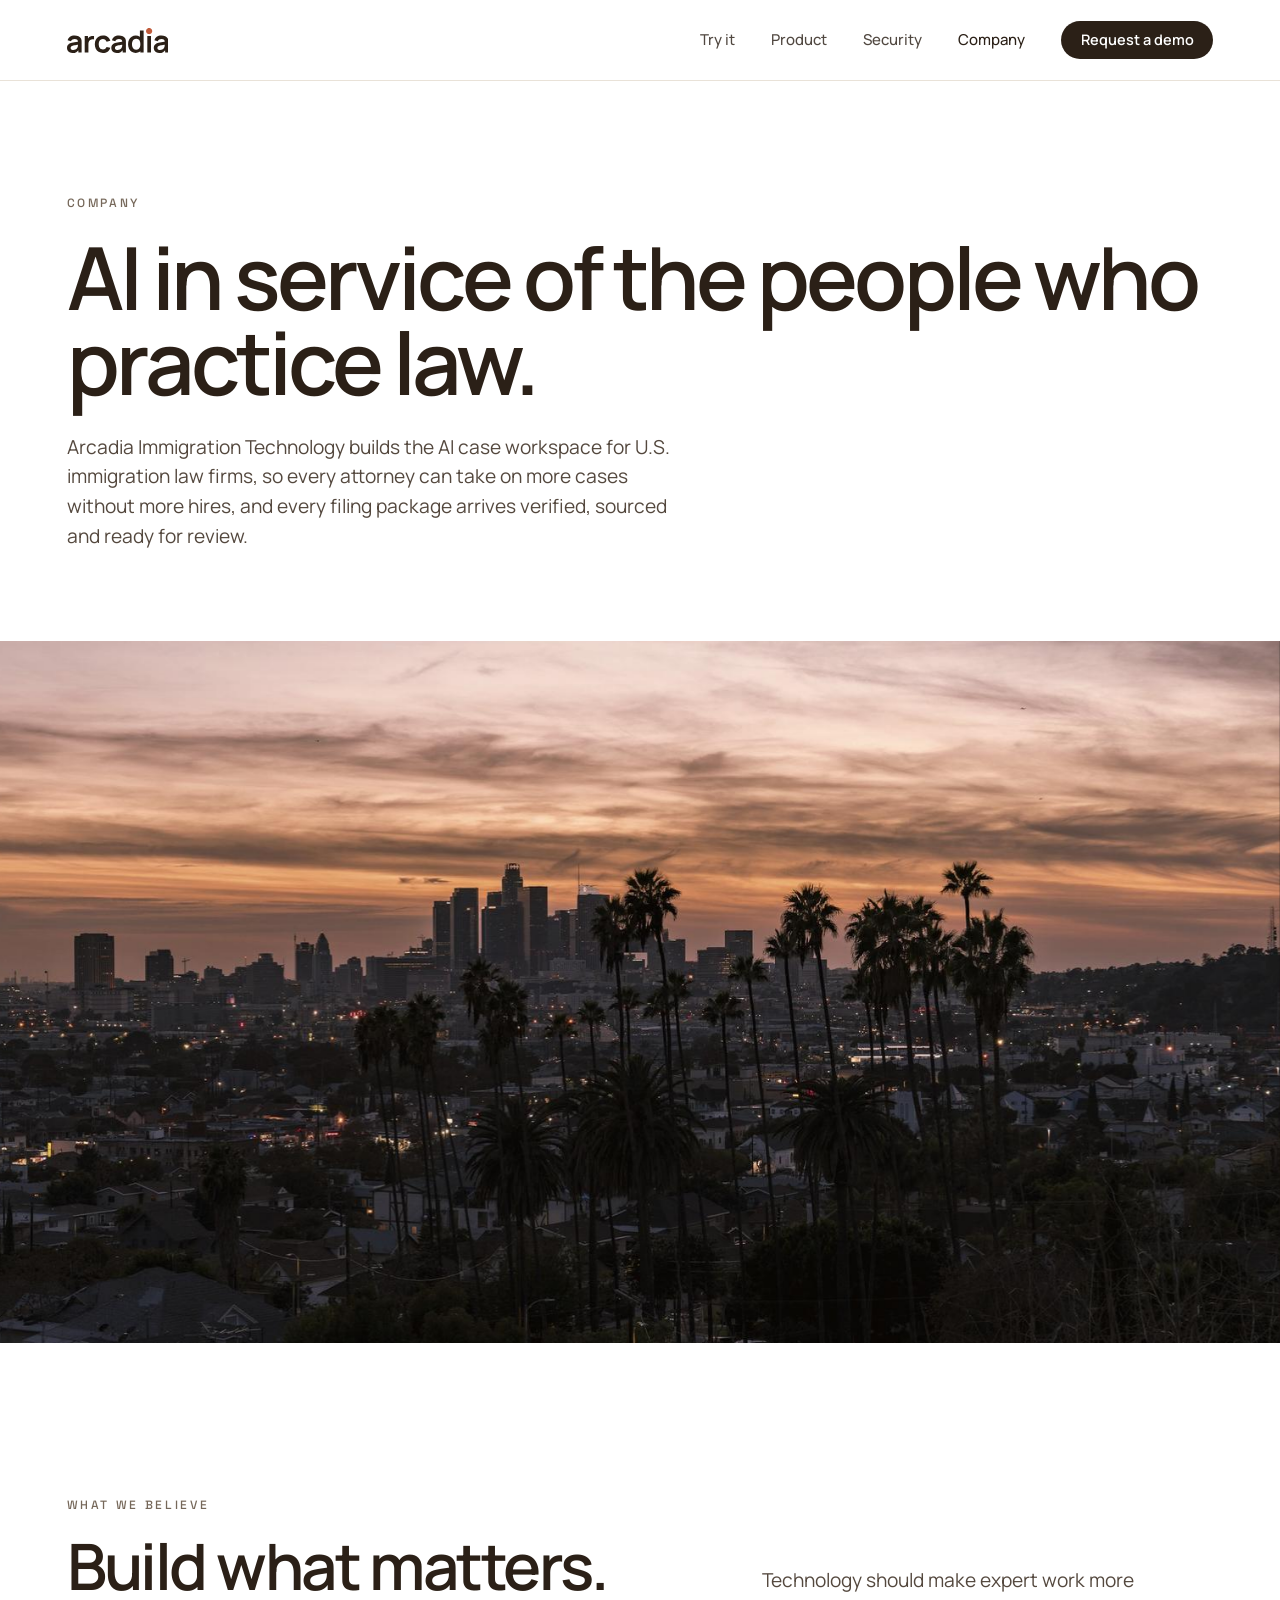
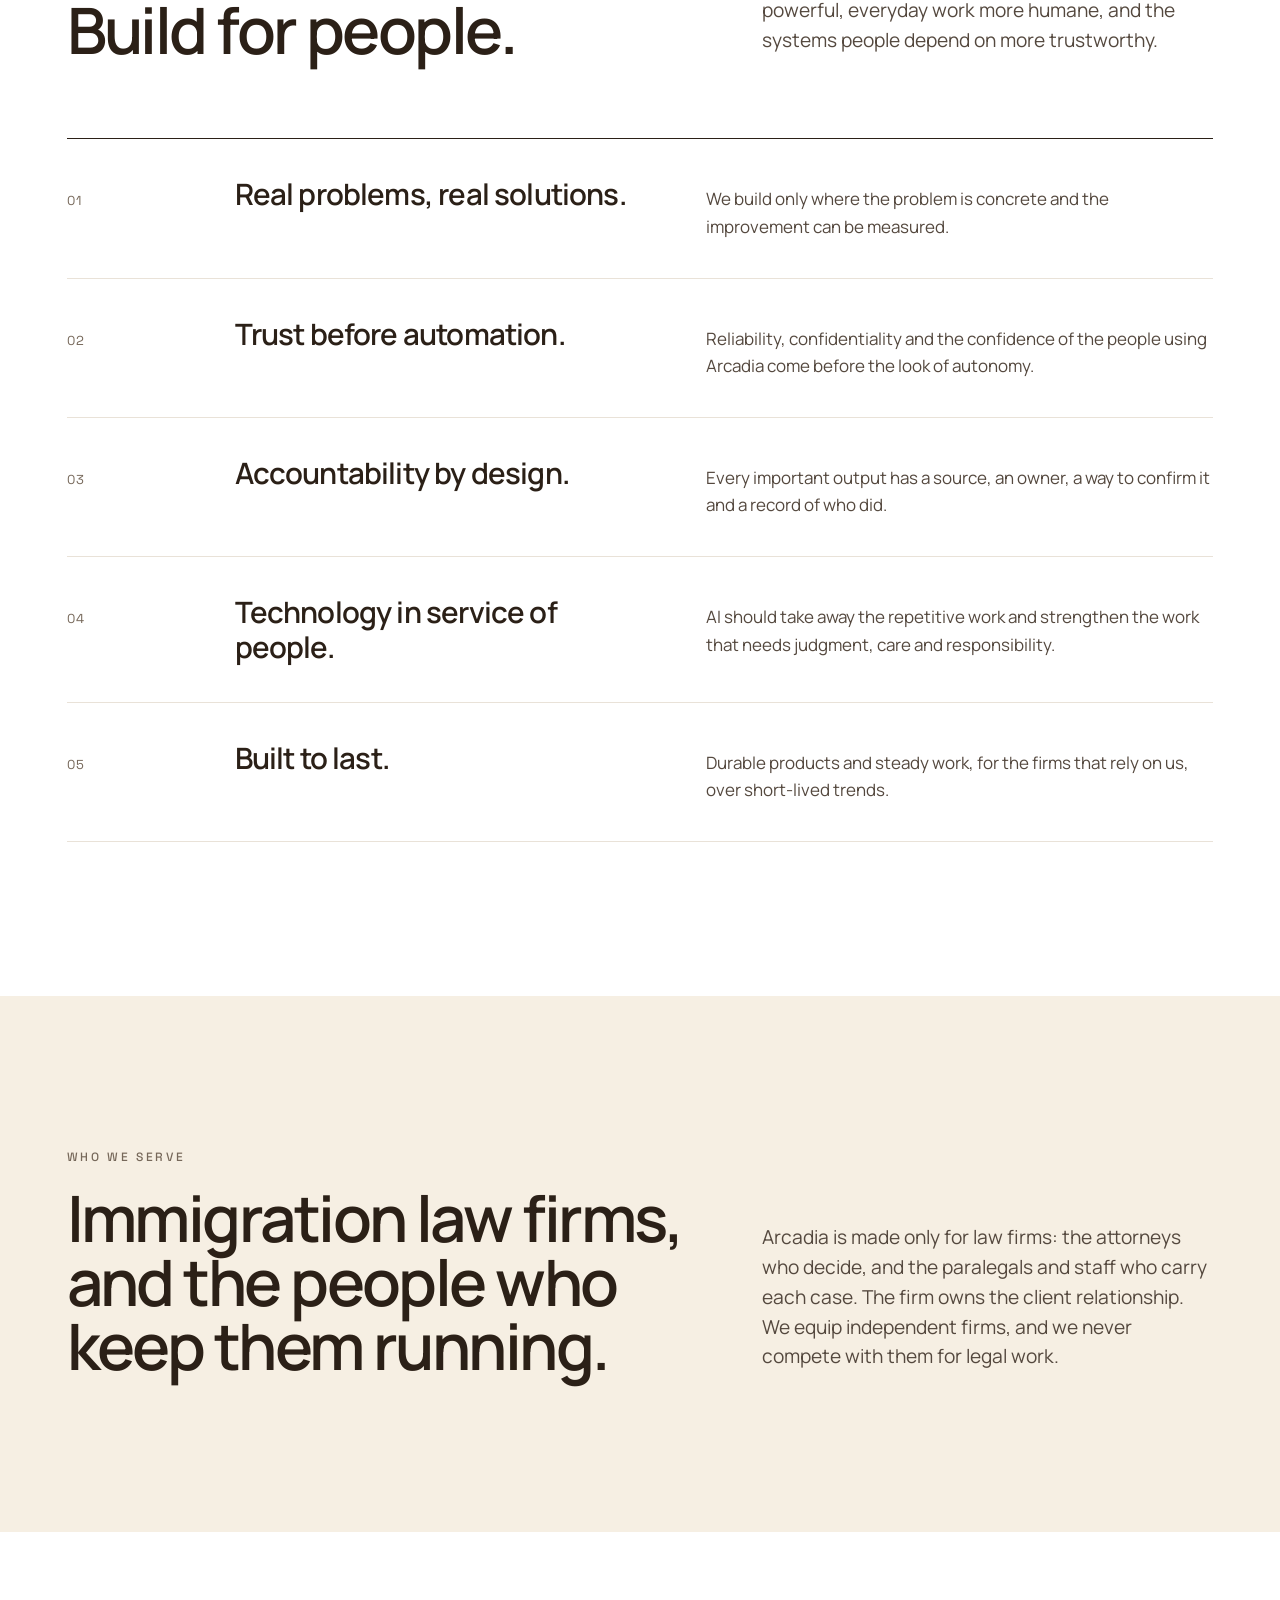
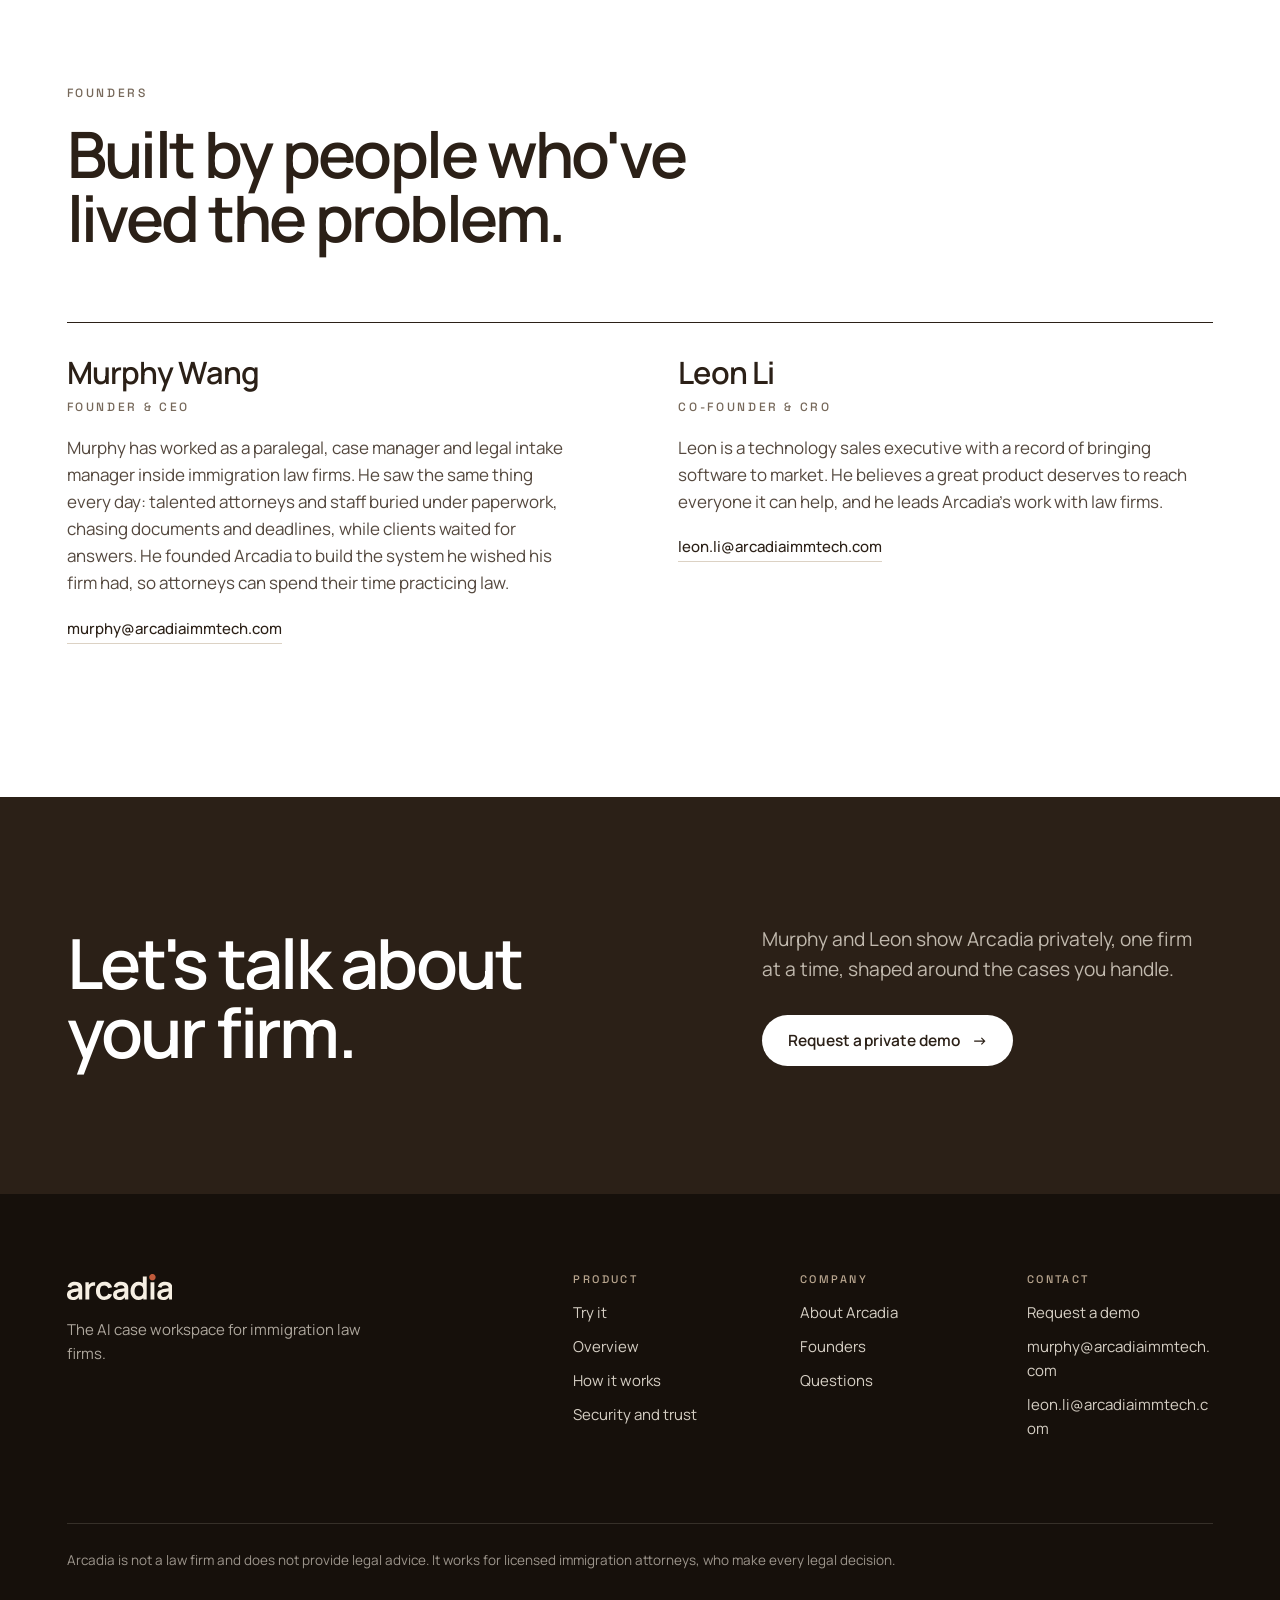
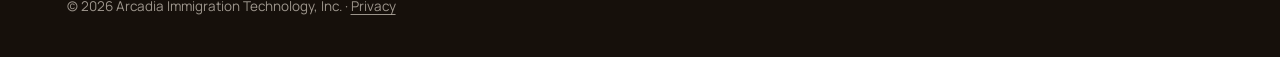
==== commit 34b345de: "Redesign the website: white and spacious, a full-screen city photograph, the product shown working M" ====
--- a/company.html
+++ b/company.html
@@ -3,195 +3,124 @@
 <head>
   <meta charset="utf-8">
   <title>Company · Arcadia</title>
-  <meta name="description" content="Arcadia ImmTech builds the AI case workspace and AI paralegal for U.S. immigration law firms. Founded by Murphy Wang and Leon Li, headquartered in Los Angeles, California.">
+  <meta name="description" content="Arcadia Immigration Technology builds the AI case workspace for U.S. immigration law firms. Founded by Murphy Wang and Leon Li.">
   <meta name="viewport" content="width=device-width, initial-scale=1, viewport-fit=cover">
-  <meta name="theme-color" content="#2b2017">
+  <meta name="theme-color" content="#ffffff">
   <meta name="format-detection" content="telephone=no">
   <link rel="icon" href="assets/favicon.png" type="image/png" sizes="64x64">
   <link rel="icon" href="assets/favicon.svg" type="image/svg+xml">
   <link rel="apple-touch-icon" href="assets/apple-touch-icon.png">
-  <link rel="preload" href="assets/fonts/SpaceGrotesk-Variable.woff2" as="font" type="font/woff2" crossorigin>
+  <link rel="preload" href="assets/fonts/Manrope-Variable.ttf" as="font" type="font/ttf" crossorigin>
   <link rel="stylesheet" href="assets/styles.css">
   <script>document.documentElement.className = "js";</script>
   <meta property="og:title" content="Company · Arcadia">
-  <meta property="og:description" content="AI in service of people.">
+  <meta property="og:description" content="AI in service of the people who practice law.">
   <meta property="og:type" content="website">
   <meta property="og:url" content="https://arcadiaimmtech.com/company.html">
   <meta property="og:image" content="https://arcadiaimmtech.com/assets/og.jpg">
   <meta name="twitter:card" content="summary_large_image">
 </head>
-<body data-hero="dark" data-page="company">
+<body data-page="company">
   <a class="skip" href="#main">Skip to content</a>
 
-  <header class="site-header">
-    <div class="wrap header-bar">
-      <a class="brand" href="index.html" aria-label="arcadia, home">
-        <svg class="wordmark" viewBox="0 0 405.59 100" aria-hidden="true"><use href="assets/brand/sprite.svg#wordmark"/></svg>
-      </a>
-      <nav class="nav" id="site-nav" aria-label="Main">
+  <header class="site">
+    <div class="wrap bar">
+      <a class="brand" href="index.html" aria-label="Arcadia, home"><svg viewBox="0 0 405.59 100" aria-hidden="true"><use href="assets/brand/sprite.svg#wordmark"/></svg></a>
+      <a class="btn cta-m" href="demo.html">Request a demo</a>
+      <nav class="main" id="site-nav" aria-label="Main">
+        <a href="index.html#try">Try it</a>
         <a href="product.html">Product</a>
         <a href="security.html">Security</a>
         <a href="company.html" aria-current="page">Company</a>
-        <a class="btn btn-primary" href="demo.html">Book a demo</a>
+        <a class="btn" href="demo.html">Request a demo</a>
       </nav>
-      <button class="menu-button" type="button" aria-controls="site-nav" aria-expanded="false">
-        <span class="sr-only">Menu</span>
-        <span class="bars" aria-hidden="true"><i></i><i></i></span>
-      </button>
+      <button class="menu" type="button" aria-controls="site-nav" aria-expanded="false"><span class="sr-only">Menu</span><i></i><i></i></button>
     </div>
   </header>
 
   <main id="main">
-    <section class="hero hero-sub on-photo" aria-labelledby="company-title">
-      <div class="hero-media"><img src="assets/img/photo/la-dusk-1600.jpg" srcset="assets/img/photo/la-dusk-960.jpg 960w, assets/img/photo/la-dusk-1600.jpg 1600w, assets/img/photo/la-dusk-2400.jpg 2400w" sizes="100vw" alt="" fetchpriority="high" width="2400" height="1440" decoding="async"></div>
-      <div class="wrap hero-inner">
-        <div class="head">
-          <p class="label rise">Company</p>
-          <h1 class="display rise d1" id="company-title">AI in service of people.</h1>
-          <p class="lede rise d2">Arcadia ImmTech builds the AI case workspace and AI paralegal for U.S. immigration law firms. Headquartered in Los Angeles, California.</p>
+    <section class="page-hero" aria-labelledby="company-title">
+      <div class="wrap">
+        <p class="label up">Company</p>
+        <h1 class="h1 up u2" id="company-title">AI in service of the people who practice law.</h1>
+        <p class="lede up u3">Arcadia Immigration Technology builds the AI case workspace for U.S. immigration law firms, so every attorney can take on more cases without more hires, and every filing package arrives verified, sourced and ready for review.</p>
+      </div>
+    </section>
+
+    <div class="band-photo" aria-hidden="true"><img data-drift src="assets/img/photo/la-dusk-2400.jpg" srcset="assets/img/photo/la-dusk-960.jpg 960w, assets/img/photo/la-dusk-1600.jpg 1600w, assets/img/photo/la-dusk-2400.jpg 2400w" sizes="100vw" alt="" width="2400" height="1440" loading="lazy" decoding="async"></div>
+
+    <section class="sec" aria-labelledby="believe-title">
+      <div class="wrap">
+        <div class="sec-head">
+          <div><p class="label rv">What we believe</p><h2 class="rv d1" id="believe-title">Build what matters.<br class="br-d"> Build for people.</h2></div>
+          <p class="lede rv d2">Technology should make expert work more powerful, everyday work more humane, and the systems people depend on more trustworthy.</p>
+        </div>
+        <div class="rows">
+          <div class="r rv"><span class="n">01</span><h3>Real problems, real solutions.</h3><p>We build only where the problem is concrete and the improvement can be measured.</p></div>
+          <div class="r rv"><span class="n">02</span><h3>Trust before automation.</h3><p>Reliability, confidentiality and the confidence of the people using Arcadia come before the look of autonomy.</p></div>
+          <div class="r rv"><span class="n">03</span><h3>Accountability by design.</h3><p>Every important output has a source, an owner, a way to confirm it and a record of who did.</p></div>
+          <div class="r rv"><span class="n">04</span><h3>Technology in service of people.</h3><p>AI should take away the repetitive work and strengthen the work that needs judgment, care and responsibility.</p></div>
+          <div class="r rv"><span class="n">05</span><h3>Built to last.</h3><p>Durable products and steady work, for the firms that rely on us, over short-lived trends.</p></div>
         </div>
       </div>
     </section>
 
-    <!-- The dot -->
-    <section class="section dark" aria-labelledby="dot-title">
-      <div class="wrap dot-panel">
-        <div class="dot-mark reveal"><svg class="monogram" viewBox="0 0 76.69 100" role="img" aria-label="The Arcadia monogram: the letter a, with the terracotta dot resting above its stem"><use href="assets/brand/sprite.svg#monogram"/></svg></div>
-        <div class="reveal d1">
-          <h2 class="label" id="dot-title">The dot</h2>
-          <blockquote style="margin-top: 26px">
-            <p>The dot is the person: the client, the attorney, the family waiting on a decision. The letter holds it up. Close, never merged.</p>
-          </blockquote>
-          <p class="lede" style="margin-top: 28px">That's how we build Arcadia. AI carries the work. The person stays on top.</p>
+    <section class="sec band-ivory" aria-labelledby="serve-title">
+      <div class="wrap">
+        <div class="sec-head" style="margin-bottom:0">
+          <div><p class="label rv">Who we serve</p><h2 class="rv d1" id="serve-title">Immigration law firms, and the people who keep them running.</h2></div>
+          <p class="lede rv d2">Arcadia is made only for law firms: the attorneys who decide, and the paralegals and staff who carry each case. The firm owns the client relationship. We equip independent firms, and we never compete with them for legal work.</p>
         </div>
       </div>
     </section>
 
-    <!-- Our name, who we serve -->
-    <section class="section" aria-labelledby="name-title">
-      <div class="wrap split">
-        <div class="reveal">
-          <p class="label">Our name</p>
-          <h2 class="h2" id="name-title" style="margin-top: 22px">Named for a place of peace and harmony.</h2>
-          <p class="lede" style="margin-top: 26px">We build Arcadia for the firms that guide people through the hardest part of making a life in America: immigration, made human and approachable.</p>
-          <ul class="rules">
-            <li><strong>Who we serve</strong><span>Small U.S. immigration firms, from one to ten attorneys, and the paralegals who keep them running.</span></li>
-            <li><strong>Our promise</strong><span>Days, not weeks: a verified, complete filing package, ready for attorney review and signature.</span></li>
-            <li><strong>Where we stop</strong><span>No legal advice. Arcadia informs. Attorneys advise.</span></li>
-          </ul>
-        </div>
-        <div class="split-photo reveal d1"><img src="assets/img/photo/beach-group-1600.jpg" srcset="assets/img/photo/beach-group-960.jpg 960w, assets/img/photo/beach-group-1600.jpg 1600w, assets/img/photo/beach-group-2400.jpg 2400w" sizes="(max-width: 900px) 100vw, 45vw" alt="" width="2400" height="1600" decoding="async" loading="lazy"></div>
-      </div>
-    </section>
-
-    <!-- Personality -->
-    <section class="section sand" aria-labelledby="traits-title">
+    <section class="sec" id="founders" aria-labelledby="founders-title">
       <div class="wrap">
-        <div class="head reveal">
-          <p class="label">How we show up</p>
-          <h2 class="h2" id="traits-title">Calm, precise, warm and confident.</h2>
-          <p class="lede">The way Arcadia looks, writes and works with your firm.</p>
-        </div>
-        <div class="traits">
-          <div class="trait reveal"><strong>Calm</strong><span>not cold</span></div>
-          <div class="trait reveal d1"><strong>Precise</strong><span>not robotic</span></div>
-          <div class="trait reveal d2"><strong>Warm</strong><span>not casual</span></div>
-          <div class="trait reveal d3"><strong>Confident</strong><span>not salesy</span></div>
+        <p class="label rv">Founders</p>
+        <h2 class="rv d1" id="founders-title" style="margin-top:20px">Built by people who've<br class="br-d"> lived the problem.</h2>
+        <div class="people">
+          <div class="person rv">
+            <h3>Murphy Wang</h3>
+            <p class="label role">Founder &amp; CEO</p>
+            <p class="bio">Murphy has worked as a paralegal, case manager and legal intake manager inside immigration law firms. He saw the same thing every day: talented attorneys and staff buried under paperwork, chasing documents and deadlines, while clients waited for answers. He founded Arcadia to build the system he wished his firm had, so attorneys can spend their time practicing law.</p>
+            <a class="mail" href="mailto:murphy@arcadiaimmtech.com">murphy@arcadiaimmtech.com</a>
+          </div>
+          <div class="person rv d1">
+            <h3>Leon Li</h3>
+            <p class="label role">Co-founder &amp; CRO</p>
+            <p class="bio">Leon is a technology sales executive with a record of bringing software to market. He believes a great product deserves to reach everyone it can help, and he leads Arcadia's work with law firms.</p>
+            <a class="mail" href="mailto:leon.li@arcadiaimmtech.com">leon.li@arcadiaimmtech.com</a>
+          </div>
         </div>
       </div>
     </section>
 
-    <!-- Founders -->
-    <section class="section" id="founders" aria-labelledby="founders-title">
-      <div class="wrap">
-        <div class="head reveal">
-          <p class="label">Founders</p>
-          <h2 class="h2" id="founders-title">Built by people who've seen the problem up close.</h2>
-        </div>
-        <div class="founders">
-          <article class="founder reveal">
-            <header>
-              <div class="avatar" aria-hidden="true">MW</div>
-              <div>
-                <h3>Murphy Wang</h3>
-                <p class="role">Founder &amp; CEO</p>
-              </div>
-            </header>
-            <p>Murphy is a paralegal and legal intake manager. Working inside law firms, he saw the same thing every day: talented attorneys and staff buried under paperwork, chasing documents and deadlines, while clients waited for answers. He founded Arcadia to change that, building the system he wished his firm had, so attorneys can spend their time practicing law.</p>
-            <a href="mailto:murphy@arcadiaimmtech.com">murphy@arcadiaimmtech.com</a>
-          </article>
-          <article class="founder reveal d1">
-            <header>
-              <div class="avatar" aria-hidden="true">LL</div>
-              <div>
-                <h3>Leon Li</h3>
-                <p class="role">Co-founder &amp; CRO</p>
-              </div>
-            </header>
-            <p>Leon is a technology sales executive with a proven record of bringing software to market. He believes the software-as-a-service model can change how businesses, and whole industries, operate, and that a great product deserves to be seen by everyone it can help. He leads Arcadia's work with law firms.</p>
-            <a href="mailto:leon.li@arcadiaimmtech.com">leon.li@arcadiaimmtech.com</a>
-          </article>
-        </div>
-      </div>
-    </section>
-
-    <!-- Closing invitation -->
-    <section class="band band-center on-photo" data-cta aria-labelledby="cta-title">
-      <div class="band-media"><img src="assets/img/photo/la-night-1600.jpg" srcset="assets/img/photo/la-night-960.jpg 960w, assets/img/photo/la-night-1600.jpg 1600w, assets/img/photo/la-night-2400.jpg 2400w" sizes="100vw" alt="" data-parallax width="2400" height="1600" decoding="async" loading="lazy"></div>
-      <div class="wrap">
-        <div class="head reveal">
-          <h2 class="h1" id="cta-title">Let's talk about your firm.</h2>
+    <section class="cta-band" aria-labelledby="cta-title">
+      <div class="wrap inner">
+        <h2 id="cta-title" class="rv">Let's talk about<br class="br-d"> your firm.</h2>
+        <div class="rv d1">
           <p class="lede">Murphy and Leon show Arcadia privately, one firm at a time, shaped around the cases you handle.</p>
-          <div class="actions">
-            <a class="btn btn-primary btn-lg" href="demo.html">Book a demo <span class="arrow" aria-hidden="true">&rarr;</span></a>
-            <a class="btn btn-secondary btn-lg" href="mailto:murphy@arcadiaimmtech.com?subject=Arcadia">Email Murphy</a>
-          </div>
+          <a class="btn btn-light" href="demo.html">Request a private demo <span class="arr" aria-hidden="true">&rarr;</span></a>
         </div>
       </div>
     </section>
   </main>
 
-  <footer class="site-footer dark">
+  <footer class="site-foot">
     <div class="wrap">
-      <div class="footer-top">
-        <div class="footer-brand">
-          <svg class="lockup" viewBox="0 0 457.69 100" role="img" aria-label="arcadia, Immigration Technology"><use href="assets/brand/sprite.svg#lockup-horizontal"/></svg>
-          <p class="footer-statement">Arcadia informs.<br>Attorneys advise.</p>
-          <a class="btn btn-primary" href="demo.html">Book a demo <span class="arrow" aria-hidden="true">&rarr;</span></a>
-        </div>
-        <nav class="footer-cols" aria-label="Footer">
-          <div>
-            <h2 class="label">Product</h2>
-            <a href="product.html">Overview</a>
-            <a href="index.html#how">How it works</a>
-            <a href="product.html#features">Features</a>
-            <a href="product.html#clients">Client view</a>
-          </div>
-          <div>
-            <h2 class="label">Company</h2>
-            <a href="company.html">About Arcadia</a>
-            <a href="company.html#founders">Founders</a>
-            <a href="security.html">Security and trust</a>
-            <a href="demo.html#faq">Questions</a>
-          </div>
-          <div>
-            <h2 class="label">Contact</h2>
-            <a href="demo.html">Book a demo</a>
-            <a href="mailto:murphy@arcadiaimmtech.com">murphy@arcadiaimmtech.com</a>
-            <a href="mailto:leon.li@arcadiaimmtech.com">leon.li@arcadiaimmtech.com</a>
-            <span>Los Angeles, California</span>
-          </div>
-        </nav>
+      <div class="foot">
+        <div><a class="brand-f" href="index.html" aria-label="Arcadia, home"><svg viewBox="0 0 405.59 100" aria-hidden="true"><use href="assets/brand/sprite.svg#wordmark"/></svg></a><p class="motto">The AI case workspace for immigration law firms.</p></div>
+        <nav aria-label="Product"><h2>Product</h2><a href="index.html#try">Try it</a><a href="product.html">Overview</a><a href="index.html#how">How it works</a><a href="security.html">Security and trust</a></nav>
+        <nav aria-label="Company"><h2>Company</h2><a href="company.html">About Arcadia</a><a href="company.html#founders">Founders</a><a href="demo.html#faq">Questions</a></nav>
+        <nav aria-label="Contact"><h2>Contact</h2><a href="demo.html">Request a demo</a><a href="mailto:murphy@arcadiaimmtech.com">murphy@arcadiaimmtech.com</a><a href="mailto:leon.li@arcadiaimmtech.com">leon.li@arcadiaimmtech.com</a></nav>
       </div>
-      <div class="footer-bottom">
+      <div class="legal">
         <p>Arcadia is not a law firm and does not provide legal advice. It works for licensed immigration attorneys, who make every legal decision.</p>
         <p>&copy; 2026 Arcadia Immigration Technology, Inc. &middot; <a href="privacy.html">Privacy</a></p>
       </div>
     </div>
   </footer>
-  <!-- On phones: the demo request, always one tap away. -->
-  <a class="mobile-cta" href="demo.html" aria-hidden="true" tabindex="-1">Book a demo <span aria-hidden="true">&rarr;</span></a>
 
-  <script src="assets/site.js" defer></script>
+  <script src="assets/site.js"></script>
 </body>
 </html>
--- a/assets/styles.css
+++ b/assets/styles.css
@@ -1,8 +1,14 @@
-/* Arcadia website. Colors, type and logo follow the Brand Identity Packet (Los Angeles, 2026).
-   The logo files in assets/brand are the packet's own vector artwork: place them, never retype the wordmark.
-   The look: calm and cinematic. Full-screen scenes alternate espresso and ivory, type is set large in Space Grotesk,
-   photography is graded warm, and terracotta stays rare, like the dot: it marks where a person acts. */
-
+/* Arcadia website. Colors, type and logo follow the Brand Identity Packet; the logo files in assets/brand are the
+   packet's own vector artwork (place them, never retype the wordmark).
+   The look: white and spacious, very large type, full-screen city photography, the product shown working, and
+   terracotta kept rare, like the dot: it marks the places a person must act. Fonts are served from this site. */
+
+@font-face {
+  font-family: "Manrope";
+  src: url("fonts/Manrope-Variable.ttf") format("truetype");
+  font-weight: 200 800;
+  font-display: swap;
+}
 @font-face {
   font-family: "Space Grotesk";
   src: url("fonts/SpaceGrotesk-Variable.woff2") format("woff2");
@@ -11,3330 +17,716 @@
 }
 
 :root {
-  /* The palette. Ivory leads, espresso carries the words, sand fills, terracotta stays rare. */
-  --espresso: #2b2017;
-  --espresso-2: #362a20;
-  --espresso-3: #46382c;
-  --terracotta: #c15b3b;
-  --terracotta-ink: #a3482b; /* terracotta for small text: 5.2:1 on ivory */
+  --white: #ffffff;
+  --ivory: #f6efe3;
+  --paper: #fbf7f1;
   --sand: #ebdcc6;
-  --sand-2: #f1e6d6;
-  --ivory: #f6efe3;
-  --paper: #fffcf7;
-  --line: #e3d5bf;
-  --line-strong: #cfbc9f;
-  --ink-2: #5a4a3c; /* secondary text on ivory: 7.4:1 */
-  --muted: #6e5b4c; /* labels on ivory: 5.6:1 */
-  --on-dark-2: rgba(246, 239, 227, 0.74);
-  --on-dark-3: rgba(246, 239, 227, 0.6);
-  --line-dark: rgba(246, 239, 227, 0.14);
-
-  /* Case status colors from the product (each pair passes 4.5:1). */
-  --review: #a3482b;
-  --review-bg: #f7e4db;
-  --ai: #3f5f7a;
-  --ai-bg: #e2eaf1;
-  --client: #7a5714;
-  --client-bg: #f3e7cd;
-  --filed: #3f6845;
-  --filed-bg: #e1ebdf;
-
-  --font: "Space Grotesk", ui-sans-serif, system-ui, -apple-system, "Segoe UI", Roboto, sans-serif;
-  --cjk: "PingFang SC", "Hiragino Sans GB", "Noto Sans CJK SC", "Noto Sans SC", "Microsoft YaHei", sans-serif;
-  --wrap: 1280px;
-  --gutter: clamp(20px, 5vw, 64px);
-  --header: 72px;
-  --r: 14px;
-  --r-lg: 24px;
-  --r-xl: 32px;
-  --ease: cubic-bezier(0.22, 1, 0.36, 1);
-  --shadow: 0 1px 2px rgba(43, 32, 23, 0.06), 0 14px 36px -14px rgba(43, 32, 23, 0.22);
-  --shadow-lg: 0 2px 4px rgba(43, 32, 23, 0.06), 0 48px 96px -36px rgba(23, 16, 10, 0.5);
-}
-
-*,
-*::before,
-*::after {
-  box-sizing: border-box;
-}
-
-html {
-  color-scheme: light;
-  scroll-behavior: smooth;
-  scroll-padding-top: calc(var(--header) + 16px);
-  -webkit-text-size-adjust: 100%;
-}
-
+  --line: #e9e2d8;
+  --line-2: #dcd2c4;
+  --ink: #2b2017;
+  --ink-2: #54483e;   /* 8.6:1 on white */
+  --ink-3: #76685a;   /* 5.4:1 on white */
+  --terra: #c15b3b;
+  --night: #16100b;
+  --dot: #c15b3b;
+  --sans: "Manrope", ui-sans-serif, system-ui, -apple-system, "Segoe UI", sans-serif;
+  --grotesk: "Space Grotesk", ui-sans-serif, system-ui, sans-serif;
+  --wrap: 1240px;
+  --gut: clamp(20px, 5.2vw, 80px);
+  --sec: clamp(104px, 12vw, 176px);
+  --ease: cubic-bezier(0.2, 0.7, 0.1, 1);
+  --head: 80px;
+}
+
+*, *::before, *::after { box-sizing: border-box; margin: 0; padding: 0; }
+html { -webkit-text-size-adjust: 100%; }
 body {
-  margin: 0;
-  background: var(--ivory);
-  color: var(--espresso);
-  font-family: var(--font);
-  font-size: 17px;
+  background: var(--white);
+  color: var(--ink);
+  font-family: var(--sans);
+  font-size: 18px;
   line-height: 1.6;
   -webkit-font-smoothing: antialiased;
-  -moz-osx-font-smoothing: grayscale;
-  -webkit-tap-highlight-color: transparent;
-  overflow-x: clip;
-}
-
-img,
-svg {
-  display: block;
-  max-width: 100%;
-}
-
-img {
-  height: auto;
-}
-
-a {
-  color: inherit;
-}
-
-p {
-  margin: 0;
-}
-
-:lang(zh) {
-  font-family: var(--font), var(--cjk);
-}
-
-:focus-visible {
-  outline: 2px solid var(--terracotta);
-  outline-offset: 3px;
-  border-radius: 6px;
-}
-
-::selection {
-  background: var(--sand);
-  color: var(--espresso);
-}
-
-.wrap {
-  width: 100%;
-  max-width: calc(var(--wrap) + 2 * var(--gutter));
-  margin-inline: auto;
-  padding-left: max(var(--gutter), env(safe-area-inset-left));
-  padding-right: max(var(--gutter), env(safe-area-inset-right));
-}
-
-.skip {
-  position: absolute;
-  left: -9999px;
-}
-
-.skip:focus {
-  left: 16px;
-  top: 16px;
-  z-index: 100;
-  padding: 10px 14px;
-  background: var(--paper);
-  border-radius: 8px;
-}
-
-.sr-only {
-  position: absolute;
-  width: 1px;
-  height: 1px;
-  overflow: hidden;
-  clip-path: inset(50%);
-  white-space: nowrap;
-}
-
-.nowrap {
-  white-space: nowrap;
-}
-
-/* ---------- Type ---------- */
-
-h1,
-h2,
-h3,
-h4 {
-  margin: 0;
-  font-weight: 500;
-  letter-spacing: -0.025em;
-  line-height: 1.06;
-  text-wrap: balance;
-}
-
-.display {
-  font-size: clamp(38px, calc(5.2vw + 18px), 96px);
-  line-height: 0.98;
-  letter-spacing: -0.042em;
-}
-
-.h1 {
-  font-size: clamp(40px, 5.6vw, 84px);
-  line-height: 1;
-  letter-spacing: -0.038em;
-}
-
-.h2 {
-  font-size: clamp(34px, 4.2vw, 62px);
-  line-height: 1.04;
-  letter-spacing: -0.034em;
-}
-
-.h3 {
-  font-size: clamp(24px, 2.2vw, 32px);
-  line-height: 1.14;
-  letter-spacing: -0.022em;
-}
-
-.lede {
-  max-width: 34em;
-  font-size: clamp(18px, 1.5vw, 21px);
-  line-height: 1.55;
-  color: var(--ink-2);
-  text-wrap: pretty;
-}
-
-.label {
-  display: block;
-  margin: 0;
-  font-size: 12px;
-  font-weight: 500;
-  line-height: 1.4;
-  letter-spacing: 0.22em;
-  text-transform: uppercase;
-  color: var(--muted);
-}
-
-.tabular {
-  font-variant-numeric: tabular-nums;
-}
-
-.dark {
-  background: var(--espresso);
-  color: var(--ivory);
-}
-
-.dark .lede {
-  color: var(--on-dark-2);
-}
-
-.dark .label {
-  color: var(--on-dark-2);
-}
-
-.sand {
-  background: var(--sand);
-}
-
-.paper {
-  background: var(--paper);
-}
-
-/* ---------- Buttons and links ---------- */
-
-.btn {
-  display: inline-flex;
-  align-items: center;
-  justify-content: center;
-  gap: 10px;
-  min-height: 48px;
-  padding: 0 22px;
-  border: 1px solid transparent;
-  border-radius: 10px;
-  font: inherit;
-  font-size: 16px;
-  font-weight: 500;
-  line-height: 1;
-  letter-spacing: -0.005em;
-  text-decoration: none;
-  white-space: nowrap;
-  cursor: pointer;
-  transition: background-color 0.2s, color 0.2s, border-color 0.2s, box-shadow 0.2s;
-}
-
-.btn-lg {
-  min-height: 56px;
-  padding: 0 28px;
-  font-size: 17px;
-}
-
-.btn-primary {
-  background: var(--espresso);
-  color: var(--ivory);
-}
-
-.btn-primary:hover {
-  background: #44352a;
-}
-
-.btn-secondary {
-  background: var(--paper);
-  color: var(--espresso);
-  border-color: var(--line-strong);
-}
-
-.btn-secondary:hover {
-  border-color: var(--espresso);
-}
-
-.dark .btn-primary,
-.on-photo .btn-primary {
-  background: var(--ivory);
-  color: var(--espresso);
-}
-
-.dark .btn-primary:hover,
-.on-photo .btn-primary:hover {
-  background: #fff;
-}
-
-.dark .btn-secondary,
-.on-photo .btn-secondary {
-  background: rgba(246, 239, 227, 0.08);
-  color: var(--ivory);
-  border-color: rgba(246, 239, 227, 0.32);
-  -webkit-backdrop-filter: blur(10px);
-  backdrop-filter: blur(10px);
-}
-
-.dark .btn-secondary:hover,
-.on-photo .btn-secondary:hover {
-  border-color: var(--ivory);
-}
-
-.arrow {
-  display: inline-block;
-  transition: transform 0.3s var(--ease);
-}
-
-a:hover > .arrow,
-button:hover > .arrow {
-  transform: translateX(3px);
-}
-
-.link {
-  display: inline-flex;
-  align-items: center;
-  gap: 8px;
-  padding-bottom: 3px;
-  font-weight: 500;
-  text-decoration: none;
-  border-bottom: 1px solid currentColor;
-}
-
-.actions {
-  display: flex;
-  flex-wrap: wrap;
-  gap: 12px;
-}
-
-/* ---------- The logo (the packet's artwork, colored by CSS) ---------- */
-
-.wordmark,
-.monogram,
-.lockup {
-  display: block;
-  height: 1em;
-  width: auto;
-  color: var(--espresso);
-  --dot: var(--terracotta);
-}
-
-.wordmark {
-  aspect-ratio: 405.59 / 100;
-}
-
-.monogram {
-  aspect-ratio: 76.69 / 100;
-}
-
-.lockup {
-  aspect-ratio: 457.69 / 100;
-}
-
-.dark .wordmark,
-.dark .monogram,
-.dark .lockup {
-  color: var(--ivory);
-  --label: #cdbba3;
-  --rule: #5a4a3e;
-}
-
-/* ---------- Header ---------- */
-
-.site-header {
-  position: fixed;
-  inset: 0 0 auto;
-  z-index: 50;
-  height: var(--header);
-  color: var(--espresso);
-  transition: background-color 0.35s, color 0.35s, box-shadow 0.35s;
-}
-
-.header-bar {
-  height: 100%;
-  display: flex;
-  align-items: center;
-  justify-content: space-between;
-  gap: 24px;
-}
-
-.brand {
-  display: inline-flex;
-  padding: 10px 0;
-  color: inherit;
-}
-
-.brand .wordmark {
-  height: 26px;
-  color: inherit;
-}
-
-.nav {
-  display: flex;
-  align-items: center;
-  gap: 34px;
-}
-
-.nav a:not(.btn) {
-  position: relative;
-  font-size: 15px;
-  font-weight: 500;
-  text-decoration: none;
-  opacity: 0.84;
-  transition: opacity 0.2s;
-}
-
-.nav a:not(.btn):hover,
-.nav a[aria-current="page"] {
-  opacity: 1;
-}
-
-.nav a[aria-current="page"]::after {
-  content: "";
-  position: absolute;
-  left: 50%;
-  bottom: -10px;
-  width: 5px;
-  height: 5px;
-  margin-left: -2.5px;
-  border-radius: 50%;
-  background: currentColor;
-}
-
-.nav .btn {
-  min-height: 40px;
-  padding: 0 18px;
-  font-size: 15px;
-  margin-left: 6px;
-}
-
-/* Over a dark hero, before the page scrolls: ivory on a clear bar. */
-body[data-hero="dark"] .site-header:not(.solid):not(.open) {
-  color: var(--ivory);
-}
-
-body[data-hero="dark"] .site-header:not(.solid):not(.open) .btn-primary {
-  background: var(--ivory);
-  color: var(--espresso);
-}
-
-/* Once the page scrolls: a frosted ivory bar, the logo's holding shape over photographs. */
-.site-header.solid {
-  background: rgba(246, 239, 227, 0.9);
-  -webkit-backdrop-filter: saturate(1.6) blur(20px);
-  backdrop-filter: saturate(1.6) blur(20px);
-  box-shadow: 0 1px 0 rgba(43, 32, 23, 0.08);
-}
-
-.menu-button {
-  display: none;
-}
-
-/* ---------- Sections ---------- */
-
-.section {
-  padding-block: clamp(96px, 12vw, 176px);
-}
-
-.section-sm {
-  padding-block: clamp(72px, 8vw, 120px);
-}
-
-.head {
-  max-width: 880px;
-}
-
-.head .label {
-  margin-bottom: 22px;
-}
-
-.head .lede {
-  margin-top: 26px;
-}
-
-.head-row {
-  display: flex;
-  align-items: flex-end;
-  justify-content: space-between;
-  gap: 32px;
-}
-
-/* ---------- Hero (home and inner pages) ---------- */
-
-.hero {
-  position: relative;
-  isolation: isolate;
-  display: flex;
-  align-items: flex-end;
-  min-height: 100vh;
-  min-height: 100svh;
-  overflow: hidden;
-  background: var(--espresso);
-  color: var(--ivory);
-}
-
-.hero-media {
-  position: absolute;
-  inset: 0;
-  z-index: -2;
-}
-
-.hero-media img {
-  width: 100%;
-  height: 100%;
-  object-fit: cover;
-  animation: settle 2.4s var(--ease) both;
-}
-
-@keyframes settle {
-  from {
-    transform: scale(1.08);
-    opacity: 0.4;
-  }
-  to {
-    transform: scale(1);
-    opacity: 1;
-  }
-}
-
-/* The scrim: espresso at the top (under the logo) and the bottom (under the words). */
-.hero::before {
-  content: "";
-  position: absolute;
-  inset: 0;
-  z-index: -1;
-  background:
-    linear-gradient(180deg, rgba(43, 32, 23, 0.78) 0%, rgba(43, 32, 23, 0.18) 26%, rgba(43, 32, 23, 0.3) 52%, rgba(43, 32, 23, 0.94) 100%),
-    linear-gradient(90deg, rgba(43, 32, 23, 0.6) 0%, rgba(43, 32, 23, 0) 65%);
-}
-
-.hero-inner {
-  width: 100%;
-  padding-top: calc(var(--header) + clamp(72px, 12vh, 140px));
-  padding-bottom: clamp(36px, 5vw, 64px);
-}
-
-.hero-grid {
-  display: grid;
-  grid-template-columns: minmax(0, 1.4fr) minmax(0, 0.6fr);
-  gap: clamp(32px, 4vw, 64px);
-  align-items: end;
-}
-
-.hero .label {
-  margin-bottom: 26px;
-}
-
-.on-photo .label {
-  color: var(--on-dark-2);
-}
-
-.hero .lede {
-  margin-top: 28px;
-  max-width: 31em;
-  color: var(--on-dark-2);
-}
-
-.hero .actions {
-  margin-top: 40px;
-}
-
-.hero-facts {
-  display: grid;
-  grid-template-columns: repeat(4, minmax(0, 1fr));
-  gap: 24px;
-  margin: clamp(48px, 7vh, 88px) 0 0;
-  padding: 24px 0 0;
-  border-top: 1px solid var(--line-dark);
-  list-style: none;
-}
-
-.hero-facts li {
-  font-size: 14px;
-  line-height: 1.45;
-  color: var(--on-dark-3);
-}
-
-.hero-facts strong {
-  display: block;
-  margin-bottom: 4px;
-  font-size: 15px;
-  font-weight: 500;
-  color: var(--ivory);
-}
-
-.hero-sub {
-  min-height: 82vh;
-  min-height: 82svh;
-}
-
-.hero-sub .hero-inner {
-  padding-bottom: clamp(56px, 8vw, 104px);
-}
-
-.hero-sub .lede {
-  max-width: 36em;
-}
-
-/* An ivory page opening: words and a product picture, no photograph. */
-.intro {
-  padding-top: calc(var(--header) + clamp(64px, 10vw, 140px));
-  padding-bottom: clamp(56px, 7vw, 96px);
-}
-
-.intro .lede {
-  margin-top: 28px;
-}
-
-.intro .actions {
-  margin-top: 40px;
-}
-
-/* ---------- Product UI, drawn in HTML (fictional sample cases) ---------- */
-
-.ui-card {
-  background: var(--paper);
-  color: var(--espresso);
-  border-radius: 18px;
-  padding: 24px;
-  box-shadow: var(--shadow);
-}
-
-.hero .ui-card,
-.float-card {
-  box-shadow: var(--shadow-lg);
-}
-
-.case-card {
-  width: 100%;
-  max-width: 380px;
-  justify-self: end;
-}
-
-.ui-top {
-  display: flex;
-  align-items: center;
-  justify-content: space-between;
-  gap: 12px;
-}
-
-.ui-tag {
-  font-size: 11px;
-  font-weight: 500;
-  letter-spacing: 0.2em;
-  text-transform: uppercase;
-  color: var(--muted);
-}
-
-.chip {
-  display: inline-flex;
-  align-items: center;
-  gap: 8px;
-  height: 28px;
-  padding: 0 12px;
-  border-radius: 999px;
-  font-size: 13px;
-  font-weight: 500;
-  white-space: nowrap;
-}
-
-.chip::before {
-  content: "";
-  width: 7px;
-  height: 7px;
-  border-radius: 50%;
-  background: currentColor;
-}
-
-.chip-review {
-  background: var(--review-bg);
-  color: var(--review);
-}
-
-.chip-review::before {
-  background: var(--terracotta);
-}
-
-.chip-ai {
-  background: var(--ai-bg);
-  color: var(--ai);
-}
-
-.chip-ai::before {
-  background: #5d7d99;
-}
-
-.chip-client {
-  background: var(--client-bg);
-  color: var(--client);
-}
-
-.chip-client::before {
-  background: #b98a2f;
-}
-
-.chip-filed {
-  background: var(--filed-bg);
-  color: var(--filed);
-}
-
-.chip-filed::before {
-  background: #4f7f57;
-}
-
-.case-name {
-  margin-top: 18px;
-  font-size: 22px;
-  font-weight: 500;
-  letter-spacing: -0.015em;
-  line-height: 1.2;
-}
-
-.case-sub {
-  margin-top: 3px;
-  font-size: 14px;
-  color: var(--muted);
-}
-
-.progress {
-  margin-top: 22px;
-}
-
-.progress-head {
-  display: flex;
-  align-items: baseline;
-  justify-content: space-between;
-}
-
-.progress-head .ui-tag {
-  font-size: 10.5px;
-}
-
-.progress-num {
-  font-size: 30px;
-  line-height: 1;
-  letter-spacing: -0.02em;
-  font-variant-numeric: tabular-nums;
-}
-
-.meter {
-  height: 8px;
-  margin-top: 10px;
-  overflow: hidden;
-  border-radius: 99px;
-  background: var(--sand);
-}
-
-.meter i {
-  display: block;
-  width: var(--p, 86%);
-  height: 100%;
-  border-radius: inherit;
-  background: var(--espresso);
-}
-
-.js .meter.is-counting i {
-  transition: width 1.8s var(--ease);
-}
-
-.ui-list {
-  display: grid;
-  gap: 10px;
-  margin: 20px 0 0;
-  padding: 0;
-  list-style: none;
-  font-size: 14px;
-  line-height: 1.4;
-}
-
-.ui-list li {
-  display: flex;
-  align-items: baseline;
-  gap: 10px;
-}
-
-.dot {
-  flex: none;
-  width: 8px;
-  height: 8px;
-  border-radius: 50%;
-  transform: translateY(-1px);
-}
-
-.dot-review {
-  background: var(--terracotta);
-}
-
-.dot-ai {
-  background: #5d7d99;
-}
-
-.dot-client {
-  background: #b98a2f;
-}
-
-.dot-filed {
-  background: #4f7f57;
-}
-
-.ui-actions {
-  display: flex;
-  gap: 8px;
-  margin-top: 22px;
-}
-
-.ui-btn {
-  display: inline-flex;
-  align-items: center;
-  height: 36px;
-  padding: 0 14px;
-  border-radius: 8px;
-  font-size: 13.5px;
-  font-weight: 500;
-  white-space: nowrap;
-  border: 1px solid var(--line-strong);
-  background: var(--paper);
-  color: var(--espresso);
-}
-
-.ui-btn.solid {
-  background: var(--espresso);
-  border-color: var(--espresso);
-  color: var(--ivory);
-}
-
-.source {
-  display: inline-flex;
-  align-items: center;
-  gap: 6px;
-  height: 26px;
-  padding: 0 10px;
-  border: 1px solid var(--line);
-  border-radius: 7px;
-  background: var(--paper);
-  font-size: 12px;
-  color: var(--ink-2);
-  white-space: nowrap;
-}
-
-.source svg {
-  width: 12px;
-  height: 12px;
-  flex: none;
-}
-
-/* ---------- Home: the problem ---------- */
-
-.problem {
-  display: grid;
-  grid-template-columns: minmax(0, 1fr) minmax(0, 1fr);
-  gap: clamp(40px, 7vw, 120px);
-  align-items: start;
-}
-
-.problem-head {
-  position: sticky;
-  top: calc(var(--header) + 40px);
-}
-
-.problem-photo {
-  margin-top: 44px;
-  aspect-ratio: 4 / 3;
-  overflow: hidden;
-  border-radius: var(--r-lg);
-}
-
-.problem-photo img {
-  width: 100%;
-  height: 100%;
-  object-fit: cover;
-}
-
-.pains {
-  margin: 0;
-  padding: 0;
-  list-style: none;
-}
-
-.pains li {
-  display: grid;
-  grid-template-columns: 56px 1fr;
-  gap: 8px;
-  padding: 30px 0;
-  border-top: 1px solid var(--line);
-}
-
-.pains li:last-child {
-  border-bottom: 1px solid var(--line);
-}
-
-.pains .n {
-  padding-top: 5px;
-  font-size: 13px;
-  color: var(--muted);
-  font-variant-numeric: tabular-nums;
-}
-
-.pains h3 {
-  font-size: 22px;
-  line-height: 1.25;
-  letter-spacing: -0.015em;
-}
-
-.pains p {
-  margin-top: 8px;
-  color: var(--ink-2);
-}
-
-/* ---------- Home: AI reads, code checks, attorneys decide ---------- */
-
-.story {
-  display: grid;
-  grid-template-columns: minmax(0, 0.85fr) minmax(0, 1.15fr);
-  gap: clamp(40px, 6vw, 104px);
-  margin-top: clamp(40px, 5vw, 72px);
-}
-
-.story-steps {
-  grid-column: 1;
-  grid-row: 1;
-}
-
-.step {
-  display: flex;
-  flex-direction: column;
-  justify-content: center;
-  min-height: min(76vh, 700px);
-  transition: opacity 0.5s var(--ease);
-}
-
-.js .step {
-  opacity: 0.26;
-}
-
-.js .step.is-active {
-  opacity: 1;
-}
-
-.step-n {
-  margin-bottom: 20px;
-  font-size: 13px;
-  letter-spacing: 0.2em;
-  color: var(--muted);
-}
-
-.step p {
-  max-width: 24em;
-  margin-top: 20px;
-  font-size: clamp(18px, 1.5vw, 21px);
-  line-height: 1.5;
-  color: var(--ink-2);
-}
-
-.story-stage {
-  position: sticky;
-  top: calc(var(--header) + 32px);
-  grid-column: 2;
-  grid-row: 1;
-  align-self: start;
-  height: min(640px, calc(100vh - var(--header) - 64px));
-  border-radius: var(--r-xl);
-  background:
-    radial-gradient(120% 80% at 80% 0%, rgba(255, 252, 247, 0.7), transparent 60%),
-    var(--sand);
-  overflow: hidden;
-}
-
-.scene {
-  position: absolute;
-  inset: 0;
-  display: grid;
-  place-items: center;
-  padding: clamp(24px, 4vw, 56px);
-  transition: opacity 0.6s var(--ease), transform 0.6s var(--ease);
-}
-
-.js .scene {
-  opacity: 0;
-  transform: translateY(16px) scale(0.98);
-  pointer-events: none;
-}
-
-.js .scene.is-active {
-  opacity: 1;
-  transform: none;
-}
-
-.scene-inner {
-  width: 100%;
-  max-width: 580px;
-}
-
-/* Scene 1: a document read into facts, each with its file and page. */
-.doc-read {
-  position: relative;
-  display: grid;
-  grid-template-columns: 168px 1fr;
-  gap: 18px;
-  align-items: start;
-}
-
-.paper-doc {
-  position: relative;
-  aspect-ratio: 3 / 4;
-  padding: 14px 12px;
-  overflow: hidden;
-  border-radius: 10px;
-  background: var(--paper);
-  box-shadow: var(--shadow);
-}
-
-.paper-doc .photo {
-  width: 42%;
-  aspect-ratio: 4 / 5;
-  border-radius: 4px;
-  background: linear-gradient(160deg, #e6d6bf, #d4bf9f);
-}
-
-.paper-doc .lines {
-  display: grid;
-  gap: 7px;
-  margin-top: 14px;
-}
-
-.paper-doc .lines i {
-  display: block;
-  height: 5px;
-  border-radius: 3px;
-  background: var(--sand);
-}
-
-.paper-doc .lines i:nth-child(2n) {
-  width: 72%;
-}
-
-.paper-doc .lines i:nth-child(3n) {
-  width: 54%;
-}
-
-.paper-doc .name {
-  position: absolute;
-  left: 12px;
-  right: 12px;
-  bottom: 12px;
-  font-size: 10.5px;
-  color: var(--muted);
-  white-space: nowrap;
-  overflow: hidden;
-  text-overflow: ellipsis;
-}
-
-.scan {
-  position: absolute;
-  left: 0;
-  right: 0;
-  top: 0;
-  height: 36%;
-  background: linear-gradient(180deg, rgba(63, 95, 122, 0), rgba(63, 95, 122, 0.16));
-  border-bottom: 2px solid #5d7d99;
-  animation: scan 3.2s var(--ease) infinite;
-}
-
-@keyframes scan {
-  0% {
-    transform: translateY(-100%);
-  }
-  70%,
-  100% {
-    transform: translateY(260%);
-  }
-}
-
-.facts {
-  display: grid;
-  gap: 8px;
-}
-
-.fact {
-  display: grid;
-  grid-template-columns: 1fr auto;
-  align-items: center;
-  gap: 4px 12px;
-  padding: 12px 14px;
-  border-radius: 12px;
-  background: var(--paper);
-  box-shadow: 0 1px 2px rgba(43, 32, 23, 0.05);
-}
-
-.fact small {
-  grid-column: 1 / -1;
-  font-size: 11px;
-  letter-spacing: 0.14em;
-  text-transform: uppercase;
-  color: var(--muted);
-}
-
-.fact strong {
-  font-size: 19px;
-  font-weight: 500;
-  letter-spacing: 0.01em;
-  font-variant-numeric: tabular-nums;
-}
-
-.js .scene.is-active .fact {
-  animation: rise 0.6s var(--ease) both;
-}
-
-.js .scene.is-active .fact:nth-child(2) {
-  animation-delay: 0.15s;
-}
-
-.js .scene.is-active .fact:nth-child(3) {
-  animation-delay: 0.3s;
-}
-
-.js .scene.is-active .fact:nth-child(4) {
-  animation-delay: 0.45s;
-}
-
-@keyframes rise {
-  from {
-    opacity: 0;
-    transform: translateY(10px);
-  }
-  to {
-    opacity: 1;
-    transform: none;
-  }
-}
-
-/* Scene 2: the same facts compared across documents. */
-.compare {
-  overflow: hidden;
-  border-radius: 16px;
-  background: var(--paper);
-  box-shadow: var(--shadow);
-}
-
-.compare-head,
-.compare-row {
-  display: grid;
-  grid-template-columns: 1.1fr 1fr 1fr 28px;
-  gap: 12px;
-  align-items: center;
-  padding: 13px 18px;
-}
-
-.compare-head {
-  font-size: 10.5px;
-  letter-spacing: 0.16em;
-  text-transform: uppercase;
-  color: var(--muted);
-  border-bottom: 1px solid var(--line);
-}
-
-.compare-row {
-  font-size: 15px;
-  border-bottom: 1px solid var(--sand-2);
-}
-
-.compare-row:last-child {
-  border-bottom: 0;
-}
-
-.compare-row span:first-child {
-  color: var(--ink-2);
-}
-
-.compare-row .ok,
-.compare-row .flag {
-  display: grid;
-  place-items: center;
-  width: 22px;
-  height: 22px;
-  border-radius: 50%;
-}
-
-.compare-row .ok {
-  background: var(--filed-bg);
-  color: var(--filed);
-}
-
-.compare-row .flag {
-  background: var(--terracotta);
-  color: var(--paper);
-  font-size: 13px;
-  font-weight: 700;
-}
-
-.compare-row svg {
-  width: 12px;
-  height: 12px;
-}
-
-.compare-row.is-flagged {
-  background: var(--review-bg);
-}
-
-.compare-row.is-flagged span:not(.flag) {
-  color: var(--review);
-  font-weight: 500;
-}
-
-.compare-note {
-  margin-top: 14px;
-  font-size: 13px;
-  color: var(--muted);
-  text-align: left;
-}
-
-/* Scene 3: the decision, with the attorney. */
-.decide .eyebrow-dot {
-  display: inline-flex;
-  align-items: center;
-  gap: 8px;
-  font-size: 11px;
-  font-weight: 500;
-  letter-spacing: 0.2em;
-  text-transform: uppercase;
-  color: var(--review);
-}
-
-.decide .eyebrow-dot::before {
-  content: "";
-  width: 8px;
-  height: 8px;
-  border-radius: 50%;
-  background: var(--terracotta);
-}
-
-.decide h4 {
-  margin-top: 14px;
-  font-size: 22px;
-  letter-spacing: -0.015em;
-}
-
-.decide p {
-  margin-top: 8px;
-  font-size: 15px;
-  color: var(--ink-2);
-}
-
-.decide .sources {
-  display: flex;
-  flex-wrap: wrap;
-  gap: 8px;
-  margin-top: 16px;
-}
-
-.decide .fine {
-  margin-top: 16px;
-  font-size: 12px;
-  color: var(--muted);
-}
-
-.signed {
-  display: flex;
-  align-items: center;
-  gap: 12px;
-  margin-top: 14px;
-  padding: 14px 16px;
-  border-radius: 14px;
-  background: rgba(255, 252, 247, 0.6);
-  font-size: 13.5px;
-  color: var(--ink-2);
-}
-
-.signed .monogram {
-  height: 26px;
-}
-
-/* ---------- Home: outcomes ---------- */
-
-.bento {
-  display: grid;
-  grid-template-columns: repeat(12, minmax(0, 1fr));
-  gap: 16px;
-  margin-top: clamp(48px, 6vw, 80px);
-}
-
-.tile {
-  position: relative;
-  isolation: isolate;
-  display: flex;
-  flex-direction: column;
-  min-height: 460px;
-  padding: clamp(28px, 3vw, 44px);
-  overflow: hidden;
-  border-radius: var(--r-lg);
-}
-
-.tile-7 {
-  grid-column: span 7;
-}
-
-.tile-5 {
-  grid-column: span 5;
-}
-
-.tile h3 {
-  font-size: clamp(28px, 2.6vw, 38px);
-  line-height: 1.06;
-  letter-spacing: -0.03em;
-}
-
-.tile p {
-  max-width: 25em;
-  margin-top: 12px;
-  color: var(--ink-2);
-}
-
-.tile-photo {
-  justify-content: flex-end;
-  color: var(--ivory);
-  background: var(--espresso);
-}
-
-.tile-photo p {
-  color: var(--on-dark-2);
-}
-
-.tile-photo img {
-  position: absolute;
-  inset: 0;
-  z-index: -2;
-  width: 100%;
-  height: 100%;
-  object-fit: cover;
-  transition: transform 1.4s var(--ease);
-}
-
-.tile-photo::after {
-  content: "";
-  position: absolute;
-  inset: 0;
-  z-index: -1;
-  background: linear-gradient(180deg, rgba(43, 32, 23, 0) 22%, rgba(43, 32, 23, 0.5) 58%, rgba(43, 32, 23, 0.92) 100%);
-}
-
-.tile-photo:hover img {
-  transform: scale(1.03);
-}
-
-.tile-sand {
-  background: var(--sand);
-}
-
-.tile-dark {
-  background: var(--espresso);
-  color: var(--ivory);
-}
-
-.tile-dark p {
-  color: var(--on-dark-2);
-}
-
-.tile-ui {
-  margin-top: auto;
-  padding-top: 36px;
-}
-
-.field-row {
-  display: grid;
-  grid-template-columns: 1fr auto;
-  gap: 12px 16px;
-  align-items: center;
-  padding: 18px 20px;
-  border-radius: 16px;
-  background: var(--paper);
-  box-shadow: var(--shadow);
-}
-
-.field-row small {
-  display: block;
-  font-size: 10.5px;
-  letter-spacing: 0.16em;
-  text-transform: uppercase;
-  color: var(--muted);
-}
-
-.field-row strong {
-  display: block;
-  margin-top: 2px;
-  font-size: 15px;
-  font-weight: 500;
-}
-
-.field-row .value {
-  font-size: 22px;
-  letter-spacing: 0.02em;
-}
-
-.field-row .meta {
-  grid-column: 1 / -1;
-  display: flex;
-  flex-wrap: wrap;
-  align-items: center;
-  gap: 8px;
-}
-
-.field-row .meta .ui-btn {
-  margin-left: auto;
-  height: 30px;
-}
-
-.dates {
-  display: grid;
-  gap: 2px;
-  margin: 0;
-  padding: 0;
-  list-style: none;
-}
-
-.dates li {
-  display: grid;
-  grid-template-columns: 64px 1fr auto;
-  gap: 14px;
-  align-items: center;
-  padding: 14px 0;
-  border-top: 1px solid var(--line-dark);
-  font-size: 14.5px;
-}
-
-.dates time {
-  font-size: 13px;
-  color: var(--on-dark-3);
-  font-variant-numeric: tabular-nums;
-}
-
-.dates .in {
-  padding: 3px 9px;
-  border-radius: 99px;
-  background: rgba(246, 239, 227, 0.1);
-  font-size: 12px;
-  color: var(--on-dark-2);
-  white-space: nowrap;
-}
-
-.dates .in.soon {
-  background: var(--review-bg);
-  color: var(--review);
-}
-
-/* ---------- Product pictures ---------- */
-
-.shot-frame {
-  position: relative;
-  display: flex;
-  align-items: center;
-  justify-content: center;
-  padding: clamp(18px, 3.4vw, 48px);
-  overflow: hidden;
-  border-radius: var(--r-lg);
-  background:
-    radial-gradient(90% 70% at 20% 0%, rgba(255, 252, 247, 0.75), transparent 70%),
-    linear-gradient(160deg, var(--sand-2), var(--sand));
-}
-
-.shot-frame img {
-  max-height: 100%;
-  width: auto;
-  border-radius: 12px;
-  background: var(--paper);
-  box-shadow: 0 1px 2px rgba(43, 32, 23, 0.08), 0 30px 60px -30px rgba(43, 32, 23, 0.45);
-}
-
-/* Crops that continue below the frame fade out: a glimpse, not a blueprint. */
-.shot-frame img.fade {
-  -webkit-mask-image: linear-gradient(180deg, #000 72%, transparent);
-  mask-image: linear-gradient(180deg, #000 72%, transparent);
-}
-
-.shot-pair {
-  display: flex;
-  align-items: center;
-  justify-content: center;
-  gap: 4%;
-  width: 100%;
-  height: 100%;
-}
-
-.shot-pair img:first-child {
-  max-width: 62%;
-}
-
-.shot-pair img:last-child {
-  max-width: 26%;
-  border-radius: 18px;
-}
-
-/* ---------- Home: the product tour ---------- */
-
-.tour {
-  overflow: hidden;
-}
-
-.tour-controls {
-  display: flex;
-  gap: 10px;
-}
-
-.round {
-  display: grid;
-  place-items: center;
-  width: 48px;
-  height: 48px;
-  padding: 0;
-  border: 1px solid rgba(246, 239, 227, 0.28);
-  border-radius: 50%;
-  background: transparent;
-  color: var(--ivory);
-  cursor: pointer;
-  transition: border-color 0.2s, opacity 0.2s, background-color 0.2s;
-}
-
-.round:hover {
-  border-color: var(--ivory);
-  background: rgba(246, 239, 227, 0.06);
-}
-
-.round:disabled {
-  opacity: 0.3;
-  cursor: default;
-}
-
-.round svg {
-  width: 18px;
-  height: 18px;
-}
-
-.rail {
-  --edge: max(var(--gutter), calc((100vw - var(--wrap)) / 2));
-  display: grid;
-  grid-auto-flow: column;
-  grid-auto-columns: min(80vw, 940px);
-  gap: 24px;
-  margin-top: clamp(40px, 5vw, 64px);
-  padding: 0 var(--edge) 8px;
-  overflow-x: auto;
-  overscroll-behavior-x: contain;
-  scroll-snap-type: x mandatory;
-  scroll-padding-inline: var(--edge);
-  scrollbar-width: none;
-}
-
-.rail::-webkit-scrollbar {
-  display: none;
-}
-
-.slide {
-  margin: 0;
-  scroll-snap-align: start;
-}
-
-.slide .shot-frame {
-  aspect-ratio: 16 / 10;
-}
-
-.slide figcaption {
-  display: grid;
-  grid-template-columns: minmax(0, 0.8fr) minmax(0, 1.2fr);
-  gap: 24px;
-  margin-top: 22px;
-  color: var(--on-dark-2);
-  font-size: 15.5px;
-  line-height: 1.5;
-}
-
-.slide figcaption strong {
-  color: var(--ivory);
-  font-size: 19px;
-  font-weight: 500;
-  letter-spacing: -0.01em;
-}
-
-.tour-foot {
-  display: flex;
-  flex-wrap: wrap;
-  align-items: center;
-  justify-content: space-between;
-  gap: 16px 32px;
-  margin-top: 32px;
-}
-
-.tour-note {
-  font-size: 13px;
-  color: var(--on-dark-3);
-}
-
-/* ---------- Clients in their language ---------- */
-
-.clients {
-  display: grid;
-  grid-template-columns: minmax(0, 1.05fr) minmax(0, 0.95fr);
-  gap: clamp(48px, 7vw, 120px);
-  align-items: center;
-}
-
-.clients-visual {
-  position: relative;
-  padding-right: clamp(40px, 8vw, 120px);
-}
-
-.clients-photo {
-  aspect-ratio: 4 / 5;
-  overflow: hidden;
-  border-radius: var(--r-xl);
-}
-
-.clients-photo img {
-  width: 100%;
-  height: 100%;
-  object-fit: cover;
-}
-
-.phone {
-  position: absolute;
-  right: 0;
-  bottom: -40px;
-  width: clamp(220px, 21vw, 290px);
-  aspect-ratio: 9 / 18.6;
-  padding: 10px;
-  border-radius: 44px;
-  background: var(--espresso);
-  box-shadow: var(--shadow-lg);
-}
-
-.phone-screen {
-  display: flex;
-  flex-direction: column;
-  gap: 12px;
-  height: 100%;
-  padding: 40px 14px 14px;
-  overflow: hidden;
-  border-radius: 35px;
-  background: var(--ivory);
-  color: var(--espresso);
-}
-
-.phone-top {
-  display: flex;
-  align-items: center;
-  gap: 8px;
-  font-size: 16px;
-  font-weight: 500;
-}
-
-.phone-top .monogram {
-  height: 20px;
-}
-
-.seg {
-  display: grid;
-  grid-template-columns: repeat(3, 1fr);
-  padding: 4px;
-  border: 1px solid var(--line);
-  border-radius: 99px;
-  background: var(--paper);
-}
-
-.seg button {
-  height: 30px;
-  padding: 0;
-  border: 0;
-  border-radius: 99px;
-  background: transparent;
-  font: inherit;
-  font-size: 12.5px;
-  color: var(--ink-2);
-  cursor: pointer;
-}
-
-.seg button[aria-pressed="true"] {
-  background: var(--espresso);
-  color: var(--ivory);
-}
-
-.p-card {
-  padding: 12px 14px;
-  border-radius: 14px;
-  background: var(--paper);
-  font-size: 13px;
-  line-height: 1.45;
-}
-
-.p-card .meter {
-  height: 6px;
-  margin-top: 8px;
-}
-
-.p-card small {
-  font-size: 11px;
-  color: var(--muted);
-}
-
-.p-next {
-  display: flex;
-  gap: 8px;
-  margin-top: 8px;
-  font-weight: 500;
-}
-
-.p-next .dot {
-  transform: translateY(5px);
-}
-
-.phone .grow {
-  flex: 1;
-}
-
-.p-btn {
-  display: grid;
-  place-items: center;
-  height: 40px;
-  border-radius: 12px;
-  background: var(--espresso);
-  color: var(--ivory);
-  font-size: 13px;
-  font-weight: 500;
-}
-
-[data-i18n] {
-  transition: opacity 0.25s;
-}
-
-.is-switching [data-i18n] {
-  opacity: 0;
-}
-
-.checks {
-  display: grid;
-  gap: 18px;
-  margin: 36px 0 0;
-  padding: 0;
-  list-style: none;
-}
-
-.checks li {
-  display: grid;
-  grid-template-columns: 28px 1fr;
-  gap: 10px;
-  color: var(--ink-2);
-}
-
-.checks li::before {
-  content: "";
-  width: 18px;
-  height: 18px;
-  margin-top: 4px;
-  border-radius: 50%;
-  border: 1px solid var(--line-strong);
-  background:
-    url("data:image/svg+xml,%3Csvg xmlns='http://www.w3.org/2000/svg' viewBox='0 0 24 24' fill='none' stroke='%232b2017' stroke-width='2.4' stroke-linecap='round' stroke-linejoin='round'%3E%3Cpath d='M6 12.5l4 4 8-9'/%3E%3C/svg%3E") center / 11px no-repeat,
-    var(--paper);
-}
-
-.checks strong {
-  display: block;
-  color: var(--espresso);
-  font-weight: 500;
-}
-
-.dark .checks li {
-  color: var(--on-dark-2);
-}
-
-.dark .checks strong {
-  color: var(--ivory);
-}
-
-.dark .checks li::before {
-  border-color: rgba(246, 239, 227, 0.3);
-  background:
-    url("data:image/svg+xml,%3Csvg xmlns='http://www.w3.org/2000/svg' viewBox='0 0 24 24' fill='none' stroke='%23f6efe3' stroke-width='2.4' stroke-linecap='round' stroke-linejoin='round'%3E%3Cpath d='M6 12.5l4 4 8-9'/%3E%3C/svg%3E") center / 11px no-repeat,
-    transparent;
-}
-
-/* ---------- Split: photograph beside words ---------- */
-
-.split {
-  display: grid;
-  grid-template-columns: minmax(0, 1fr) minmax(0, 1fr);
-  gap: clamp(48px, 7vw, 120px);
-  align-items: center;
-}
-
-.split-photo {
-  aspect-ratio: 4 / 5;
-  overflow: hidden;
-  border-radius: var(--r-xl);
-}
-
-.split-photo.wide {
-  aspect-ratio: 5 / 4;
-}
-
-.split-photo img {
-  width: 100%;
-  height: 100%;
-  object-fit: cover;
-}
-
-.rules {
-  display: grid;
-  margin: 40px 0 0;
-  padding: 0;
-  list-style: none;
-}
-
-.rules li {
-  padding: 22px 0;
-  border-top: 1px solid var(--line);
-}
-
-.dark .rules li {
-  border-color: var(--line-dark);
-}
-
-.rules strong {
-  display: block;
-  font-size: 20px;
-  font-weight: 500;
-  letter-spacing: -0.012em;
-}
-
-.rules span {
-  display: block;
-  margin-top: 6px;
-  color: var(--ink-2);
-}
-
-.dark .rules span {
-  color: var(--on-dark-2);
-}
-
-.split .link,
-.head .link {
-  margin-top: 36px;
-}
-
-/* ---------- Full-bleed photograph bands ---------- */
-
-.band {
-  position: relative;
-  isolation: isolate;
-  display: flex;
-  align-items: flex-end;
-  min-height: 86vh;
-  min-height: 86svh;
-  overflow: hidden;
-  color: var(--ivory);
-  background: var(--espresso);
-}
-
-.band-media {
-  position: absolute;
-  inset: 0;
-  z-index: -2;
-}
-
-.band-media img {
-  width: 100%;
-  height: 112%;
-  object-fit: cover;
-  will-change: transform;
-}
-
-.band::before {
-  content: "";
-  position: absolute;
-  inset: 0;
-  z-index: -1;
-  background:
-    linear-gradient(180deg, rgba(43, 32, 23, 0.2) 0%, rgba(43, 32, 23, 0.1) 40%, rgba(43, 32, 23, 0.86) 100%),
-    linear-gradient(90deg, rgba(43, 32, 23, 0.6) 0%, rgba(43, 32, 23, 0) 62%);
-}
-
-.band .wrap {
-  padding-block: clamp(64px, 9vw, 120px);
-}
-
-.band .lede {
-  margin-top: 24px;
-  color: var(--on-dark-2);
-}
-
-.band .link {
-  margin-top: 36px;
-}
-
-.band-center {
-  align-items: center;
-  text-align: center;
-}
-
-.band-center::before {
-  background: radial-gradient(70% 70% at 50% 50%, rgba(43, 32, 23, 0.55), rgba(43, 32, 23, 0.86));
-}
-
-.band-center .head {
-  margin-inline: auto;
-}
-
-.band-center .lede {
-  margin-inline: auto;
-}
-
-.band-center .actions {
-  justify-content: center;
-  margin-top: 40px;
-}
-
-.band-center .fine {
-  margin-top: 24px;
-  font-size: 15px;
-  color: var(--on-dark-3);
-}
-
-.band-center .fine a {
-  color: var(--on-dark-2);
-  text-underline-offset: 3px;
-}
-
-/* ---------- Product page ---------- */
-
-.intro-shot {
-  position: relative;
-  margin-top: clamp(48px, 6vw, 88px);
-}
-
-.intro-shot .shot-frame {
-  padding: clamp(18px, 5vw, 72px) clamp(18px, 5vw, 72px) 0;
-  align-items: flex-end;
-  min-height: 0;
-}
-
-.intro-shot .shot-frame img {
-  border-radius: 14px 14px 0 0;
-}
-
-.float-chip {
-  position: absolute;
-  padding: 10px 14px;
-  border-radius: 14px;
-  background: var(--paper);
-  box-shadow: var(--shadow-lg);
-}
-
-.float-chip.one {
-  left: -12px;
-  top: 22%;
-}
-
-.float-chip.two {
-  right: -12px;
-  top: 48%;
-}
-
-.principles {
-  display: grid;
-  grid-template-columns: repeat(3, minmax(0, 1fr));
-  gap: 0;
-  margin-top: clamp(48px, 6vw, 80px);
-  border-top: 1px solid var(--line-dark);
-}
-
-.principles > div {
-  padding: 36px 32px 0 0;
-}
-
-.principles > div + div {
-  padding-left: 32px;
-  border-left: 1px solid var(--line-dark);
-}
-
-.principles h3 {
-  font-size: clamp(28px, 2.8vw, 40px);
-  letter-spacing: -0.03em;
-}
-
-.principles p {
-  margin-top: 14px;
-  color: var(--on-dark-2);
-}
-
-.features {
-  margin-top: clamp(24px, 3vw, 48px);
-}
-
-.feature {
-  display: grid;
-  grid-template-columns: minmax(0, 0.78fr) minmax(0, 1.22fr);
-  gap: clamp(40px, 6vw, 96px);
-  align-items: center;
-  padding-block: clamp(56px, 7vw, 104px);
-  border-top: 1px solid var(--line);
-}
-
-.feature:nth-child(even) {
-  grid-template-columns: minmax(0, 1.22fr) minmax(0, 0.78fr);
-}
-
-.feature:nth-child(even) .feature-media {
-  order: -1;
-}
-
-.feature .label {
-  margin-bottom: 18px;
-}
-
-.feature p {
-  margin-top: 18px;
-  color: var(--ink-2);
-}
-
-.feature .checks {
-  margin-top: 28px;
-  gap: 12px;
-}
-
-.feature-media .shot-frame {
-  aspect-ratio: 4 / 3;
-}
-
-.callouts {
-  display: grid;
-  gap: 14px;
-  margin: 28px 0 0;
-  padding: 0;
-  list-style: none;
-}
-
-.callouts li {
-  padding: 16px 18px;
-  border: 1px solid var(--line);
-  border-radius: 14px;
-  background: var(--paper);
-}
-
-.callouts strong {
-  display: block;
-  font-weight: 500;
-}
-
-.callouts span {
-  display: block;
-  margin-top: 4px;
-  font-size: 15px;
-  color: var(--ink-2);
-}
-
-.standards {
-  display: grid;
-  grid-template-columns: repeat(4, minmax(0, 1fr));
-  gap: 16px;
-  margin-top: clamp(40px, 5vw, 64px);
-}
-
-.standard {
-  padding: 28px;
-  border-radius: var(--r-lg);
-  background: var(--paper);
-  border: 1px solid var(--line);
-}
-
-.standard .n {
-  display: block;
-  margin-bottom: 48px;
-  font-size: 13px;
-  letter-spacing: 0.16em;
-  color: var(--muted);
-}
-
-.standard strong {
-  display: block;
-  font-size: 19px;
-  font-weight: 500;
-  letter-spacing: -0.012em;
-  line-height: 1.25;
-}
-
-.standard span {
-  display: block;
-  margin-top: 8px;
-  font-size: 15px;
-  color: var(--ink-2);
-}
-
-/* ---------- Security page ---------- */
-
-.cards {
-  display: grid;
-  grid-template-columns: repeat(3, minmax(0, 1fr));
-  gap: 16px;
-  margin-top: clamp(40px, 5vw, 64px);
-}
-
-.card {
-  display: flex;
-  flex-direction: column;
-  min-height: 300px;
-  padding: clamp(26px, 2.6vw, 36px);
-  border-radius: var(--r-lg);
-  background: var(--paper);
-  border: 1px solid var(--line);
-}
-
-.card .n {
-  font-size: 13px;
-  letter-spacing: 0.16em;
-  color: var(--muted);
-}
-
-.card h3 {
-  margin-top: 64px;
-  font-size: clamp(24px, 2vw, 28px);
-  letter-spacing: -0.022em;
-}
-
-.card p {
-  margin-top: 12px;
-  color: var(--ink-2);
-}
-
-.dark .card {
-  background: var(--espresso-2);
-  border-color: var(--line-dark);
-}
-
-.dark .card p {
-  color: var(--on-dark-2);
-}
-
-.dark .card .n {
-  color: var(--on-dark-3);
-}
-
-.wording {
-  margin-top: clamp(40px, 5vw, 64px);
-  border-top: 1px solid var(--line);
-}
-
-.wording-row {
-  display: grid;
-  grid-template-columns: 180px minmax(0, 1fr) minmax(0, 1fr);
-  gap: 24px;
-  padding: 24px 0;
-  border-bottom: 1px solid var(--line);
-}
-
-.wording-row .label {
-  padding-top: 4px;
-}
-
-.say,
-.avoid {
-  display: grid;
-  grid-template-columns: 22px 1fr;
-  gap: 10px;
-}
-
-.say svg,
-.avoid svg {
-  width: 18px;
-  height: 18px;
-  margin-top: 3px;
-}
-
-.say svg {
-  color: var(--filed);
-}
-
-.avoid {
-  color: var(--muted);
-}
-
-.avoid s {
-  text-decoration-thickness: 1px;
-}
-
-.avoid svg {
-  color: var(--muted);
-}
-
-.wording-head {
-  padding: 14px 0;
-}
-
-.wording-head .label {
-  padding: 0;
-}
-
-/* ---------- Company page ---------- */
-
-.dot-panel {
-  display: grid;
-  grid-template-columns: minmax(0, 0.8fr) minmax(0, 1.2fr);
-  gap: clamp(40px, 6vw, 96px);
-  align-items: center;
-}
-
-.dot-mark {
-  display: grid;
-  place-items: center;
-  aspect-ratio: 1;
-  border-radius: var(--r-xl);
-  background: var(--espresso-2);
-}
-
-.dot-mark .monogram {
-  height: 46%;
-}
-
-.dot-panel blockquote {
-  margin: 0;
-  font-size: clamp(26px, 3vw, 42px);
-  line-height: 1.2;
-  letter-spacing: -0.025em;
-  text-wrap: balance;
-}
-
-.dot-panel blockquote footer {
-  margin-top: 28px;
-  font-size: 15px;
-  letter-spacing: 0;
-  color: var(--on-dark-3);
-}
-
-.traits {
-  display: grid;
-  grid-template-columns: repeat(4, minmax(0, 1fr));
-  gap: 16px;
-  margin-top: clamp(40px, 5vw, 64px);
-}
-
-.trait {
-  padding: 28px;
-  border-radius: var(--r-lg);
-  background: var(--paper);
-}
-
-.trait strong {
-  display: block;
-  font-size: clamp(26px, 2.4vw, 34px);
-  font-weight: 500;
-  letter-spacing: -0.03em;
-}
-
-.trait span {
-  display: block;
-  margin-top: 6px;
-  color: var(--ink-2);
-}
-
-.founders {
-  display: grid;
-  grid-template-columns: repeat(2, minmax(0, 1fr));
-  gap: 16px;
-  margin-top: clamp(40px, 5vw, 64px);
-}
-
-.founder {
-  padding: clamp(28px, 3vw, 44px);
-  border-radius: var(--r-lg);
-  background: var(--paper);
-  border: 1px solid var(--line);
-}
-
-.founder header {
-  display: flex;
-  align-items: center;
-  gap: 18px;
-}
-
-.avatar {
-  display: grid;
-  place-items: center;
-  flex: none;
-  width: 72px;
-  height: 72px;
-  border-radius: 50%;
-  background: var(--espresso);
-  color: var(--ivory);
-  font-size: 22px;
-  font-weight: 500;
-  letter-spacing: 0.02em;
-}
-
-.founder h3 {
-  font-size: 24px;
-  letter-spacing: -0.02em;
-}
-
-.founder .role {
-  margin-top: 2px;
-  font-size: 13px;
-  letter-spacing: 0.16em;
-  text-transform: uppercase;
-  color: var(--muted);
-}
-
-.founder p {
-  margin-top: 24px;
-  color: var(--ink-2);
-}
-
-.founder a {
-  display: inline-block;
-  margin-top: 20px;
-  font-size: 15px;
-  text-underline-offset: 3px;
-}
-
-/* ---------- Demo request page ---------- */
-
-.demo {
-  display: grid;
-  grid-template-columns: minmax(0, 0.9fr) minmax(0, 1.1fr);
-  gap: clamp(40px, 6vw, 96px);
-  align-items: start;
-}
-
-.demo-copy .lede {
-  margin-top: 26px;
-}
-
-.expect {
-  display: grid;
-  margin: 40px 0 0;
-  padding: 0;
-  list-style: none;
-  counter-reset: s;
-}
-
-.expect li {
-  display: grid;
-  grid-template-columns: 44px 1fr;
-  gap: 8px;
-  padding: 18px 0;
-  border-top: 1px solid var(--line);
-  color: var(--ink-2);
-  font-size: 15.5px;
-}
-
-.expect b {
-  display: grid;
-  place-items: center;
-  width: 28px;
-  height: 28px;
-  border-radius: 50%;
-  background: var(--sand);
-  font-size: 13px;
-  font-weight: 500;
-  color: var(--espresso);
-}
-
-.expect strong {
-  display: block;
-  color: var(--espresso);
-  font-weight: 500;
-  font-size: 17px;
-}
-
-.demo-photo {
-  margin-top: 40px;
-  aspect-ratio: 16 / 10;
-  overflow: hidden;
-  border-radius: var(--r-lg);
-}
-
-.demo-photo img {
-  width: 100%;
-  height: 100%;
-  object-fit: cover;
-}
-
-.inquiry-email {
-  margin-top: 24px;
-  font-size: 15px;
-  color: var(--muted);
-}
-
-.inquiry-email a {
-  color: var(--espresso);
-  text-underline-offset: 3px;
-}
-
-.form-card {
-  position: sticky;
-  top: calc(var(--header) + 24px);
-  padding: clamp(24px, 3.4vw, 48px);
-  border-radius: var(--r-xl);
-  background: var(--paper);
-  border: 1px solid var(--line);
-  box-shadow: var(--shadow);
-}
-
-.inquiry-form h2,
-.form-done h2 {
-  font-size: 28px;
-  letter-spacing: -0.022em;
-}
-
-.form-note {
-  margin-top: 8px;
-  font-size: 15px;
-  color: var(--muted);
-}
-
-.fields {
-  display: grid;
-  grid-template-columns: 1fr 1fr;
-  gap: 18px 16px;
-  margin-top: 28px;
-}
-
-.field {
-  display: grid;
-  gap: 7px;
-}
-
-.field > span {
-  font-size: 13.5px;
-  font-weight: 500;
-  color: var(--espresso);
-}
-
-.field em {
-  margin-left: 4px;
-  font-style: normal;
-  font-weight: 400;
-  color: var(--muted);
-}
-
-.wide {
-  grid-column: 1 / -1;
-}
-
-/* 16px text keeps iPhone from zooming in when a field is tapped. */
-.field input,
-.field select,
-.field textarea {
-  width: 100%;
-  min-height: 52px;
-  padding: 12px 14px;
-  font: inherit;
-  font-size: 16px;
-  line-height: 1.4;
-  color: var(--espresso);
-  background: var(--ivory);
-  border: 1px solid var(--line);
-  border-radius: 10px;
-  transition: border-color 0.15s, box-shadow 0.15s, background-color 0.15s;
-  -webkit-appearance: none;
-  appearance: none;
-}
-
-.field select {
-  padding-right: 40px;
-  background-image: url("data:image/svg+xml,%3Csvg xmlns='http://www.w3.org/2000/svg' width='12' height='8' fill='none' stroke='%236e5b4c' stroke-width='1.6' stroke-linecap='round' stroke-linejoin='round'%3E%3Cpath d='M1 1.5l5 5 5-5'/%3E%3C/svg%3E");
-  background-repeat: no-repeat;
-  background-position: right 16px center;
-}
-
-.field select:invalid {
-  color: var(--muted);
-}
-
-.field textarea {
-  min-height: 110px;
-  resize: vertical;
-}
-
-.field textarea::placeholder {
-  color: #9a8672;
-}
-
-.field input:hover,
-.field select:hover,
-.field textarea:hover {
-  border-color: var(--line-strong);
-}
-
-.field input:focus,
-.field select:focus,
-.field textarea:focus {
-  outline: none;
-  background: var(--paper);
-  border-color: var(--espresso);
-  box-shadow: 0 0 0 3px rgba(43, 32, 23, 0.1);
-}
-
-.field [aria-invalid="true"] {
-  border-color: var(--terracotta-ink);
-  background: #fdf3ee;
-}
-
-.check {
-  display: grid;
-  grid-template-columns: 22px 1fr;
-  gap: 12px;
-  align-items: start;
-  padding: 4px 0;
-  font-size: 14.5px;
-  line-height: 1.5;
-  color: var(--muted);
-  cursor: pointer;
-}
-
-.check input {
-  width: 20px;
-  height: 20px;
-  margin: 1px 0 0;
-  accent-color: var(--espresso);
-}
-
-.check input[aria-invalid="true"] {
-  outline: 2px solid var(--terracotta-ink);
-  outline-offset: 2px;
-}
-
-/* The field people never see: bots fill it in and are quietly ignored. */
-.trap {
-  position: absolute;
-  left: -9999px;
-  width: 1px;
-  height: 1px;
-  overflow: hidden;
-}
-
-.form-error {
-  margin: 20px 0 0;
-  padding: 12px 14px;
-  border-left: 2px solid var(--terracotta-ink);
-  border-radius: 4px;
-  background: var(--review-bg);
-  color: #7e3720;
-  font-size: 15px;
-}
-
-.form-error a {
-  color: inherit;
-}
-
-.inquiry-form .submit {
-  width: 100%;
-  min-height: 56px;
-  margin-top: 24px;
-  font-size: 16px;
-}
-
-.form-fine {
-  margin-top: 14px;
-  font-size: 13px;
-  color: var(--muted);
-  text-align: center;
-}
-
-.form-fine a {
-  text-underline-offset: 3px;
-}
-
-.form-done {
-  padding: clamp(24px, 6vw, 64px) 0;
-  text-align: center;
-  outline: none;
-}
-
-.form-done p {
-  max-width: 28em;
-  margin: 12px auto 0;
-  color: var(--muted);
-}
-
-.done-mark {
-  display: inline-grid;
-  place-items: center;
-  width: 64px;
-  height: 64px;
-  margin-bottom: 22px;
-  border-radius: 50%;
-  background: var(--sand);
-}
-
-.done-mark .monogram {
-  height: 28px;
-}
-
-/* ---------- Questions ---------- */
-
-.faq-wrap {
-  display: grid;
-  grid-template-columns: minmax(0, 0.7fr) minmax(0, 1.3fr);
-  gap: clamp(32px, 6vw, 96px);
-  align-items: start;
-}
-
-.faq details {
-  border-top: 1px solid var(--line);
-}
-
-.faq details:last-child {
-  border-bottom: 1px solid var(--line);
-}
-
-.faq summary {
-  display: flex;
-  align-items: center;
-  justify-content: space-between;
-  gap: 24px;
-  padding: 24px 0;
-  font-size: clamp(18px, 1.5vw, 21px);
-  font-weight: 500;
-  letter-spacing: -0.012em;
-  list-style: none;
-  cursor: pointer;
-}
-
-.faq summary::-webkit-details-marker {
-  display: none;
-}
-
-.faq summary::after {
-  content: "";
-  flex: none;
-  width: 14px;
-  height: 14px;
-  background:
-    linear-gradient(currentColor, currentColor) center / 14px 1.5px no-repeat,
-    linear-gradient(currentColor, currentColor) center / 1.5px 14px no-repeat;
-  transition: transform 0.3s var(--ease);
-}
-
-.faq details[open] summary::after {
-  transform: rotate(45deg);
-}
-
-.faq details p {
-  max-width: 40em;
-  padding: 0 0 26px;
-  color: var(--ink-2);
-}
-
-/* ---------- Document pages (privacy) ---------- */
-
-.doc {
-  padding-top: calc(var(--header) + clamp(56px, 8vw, 112px));
-  padding-bottom: clamp(80px, 10vw, 140px);
-}
-
-.doc .wrap {
-  max-width: calc(760px + 2 * var(--gutter));
-}
-
-.doc h1 {
-  font-size: clamp(40px, 5vw, 64px);
-  letter-spacing: -0.035em;
-}
-
-.doc .updated {
-  margin-top: 16px;
-  color: var(--muted);
-  font-size: 15px;
-}
-
-.doc h2 {
-  margin-top: 56px;
-  font-size: 24px;
-  letter-spacing: -0.02em;
-}
-
-.doc p {
-  margin-top: 14px;
-  color: var(--ink-2);
-}
-
-.doc a {
-  text-underline-offset: 3px;
-}
-
-/* ---------- Footer ---------- */
-
-.site-footer {
-  padding: clamp(80px, 9vw, 128px) 0 calc(40px + env(safe-area-inset-bottom));
-}
-
-.footer-top {
-  display: grid;
-  grid-template-columns: minmax(0, 1.1fr) minmax(0, 1.4fr);
-  gap: clamp(48px, 6vw, 96px);
-  padding-bottom: clamp(56px, 6vw, 88px);
-  border-bottom: 1px solid var(--line-dark);
-}
-
-.footer-brand .lockup {
-  height: 46px;
-}
-
-.footer-statement {
-  margin-top: 40px;
-  font-size: clamp(28px, 3vw, 40px);
-  line-height: 1.1;
-  letter-spacing: -0.03em;
-}
-
-.footer-brand .btn {
-  margin-top: 32px;
-}
-
-.footer-cols {
-  display: grid;
-  grid-template-columns: minmax(0, 0.9fr) minmax(0, 0.9fr) minmax(0, 1.3fr);
-  gap: 32px;
-}
-
-.footer-cols h2 {
-  margin-bottom: 18px;
-  color: var(--on-dark-3);
-}
-
-.footer-cols a,
-.footer-cols span {
-  display: block;
-  padding: 6px 0;
-  font-size: 15px;
-  color: var(--on-dark-2);
-  text-decoration: none;
-  overflow-wrap: break-word;
-  transition: color 0.2s;
-}
-
-.footer-cols a:hover {
-  color: var(--ivory);
-}
-
-.footer-bottom {
-  display: grid;
-  grid-template-columns: minmax(0, 1fr) auto;
-  gap: 12px 48px;
-  padding-top: 32px;
-  font-size: 13.5px;
-  color: var(--on-dark-3);
-}
-
-.footer-bottom p:last-child {
-  text-align: right;
-}
-
-.footer-bottom a {
-  color: var(--on-dark-2);
-  text-underline-offset: 3px;
-}
-
-/* On phones: the demo request, always one tap away (hidden over the hero, the form and the footer). */
-.mobile-cta {
-  display: none;
-}
-
-/* ---------- Motion ---------- */
-
-.js .reveal {
-  opacity: 0;
-  transform: translateY(28px);
-  transition: opacity 1s var(--ease), transform 1s var(--ease);
-}
-
-.js .reveal.in {
-  opacity: 1;
-  transform: none;
-}
-
-.js .reveal.d1 {
-  transition-delay: 0.08s;
-}
-
-.js .reveal.d2 {
-  transition-delay: 0.16s;
-}
-
-.js .reveal.d3 {
-  transition-delay: 0.24s;
-}
-
-.js .rise {
-  animation: rise 1.2s var(--ease) both;
-}
-
-.js .rise.d1 {
-  animation-delay: 0.12s;
-}
-
-.js .rise.d2 {
-  animation-delay: 0.24s;
-}
-
-.js .rise.d3 {
-  animation-delay: 0.4s;
-}
-
-.js .rise.d4 {
-  animation-delay: 0.6s;
-}
-
-/* ---------- Tablets ---------- */
-
-/* Narrower stage for the three steps: each fact puts its source under the value. */
-@media (max-width: 1180px) and (min-width: 901px) {
-  .doc-read {
-    grid-template-columns: 120px 1fr;
-  }
-
-  .fact {
-    grid-template-columns: minmax(0, 1fr);
-  }
-
-  .fact .source {
-    justify-self: start;
-  }
-
-  .compare-head,
-  .compare-row {
-    gap: 8px;
-    padding-inline: 14px;
-  }
-}
-
-@media (max-width: 1080px) {
-  .hero-grid {
-    grid-template-columns: minmax(0, 1fr);
-  }
-
-  .case-card {
-    justify-self: start;
-  }
-
-  .hero-facts {
-    grid-template-columns: repeat(2, minmax(0, 1fr));
-  }
-
-  .tile-7,
-  .tile-5 {
-    grid-column: span 12;
-  }
-
-  .tile {
-    min-height: 420px;
-  }
-
-  .standards,
-  .traits {
-    grid-template-columns: repeat(2, minmax(0, 1fr));
-  }
-
-  .footer-top {
-    grid-template-columns: minmax(0, 1fr);
-  }
-}
-
-/* ---------- Phones and small tablets ---------- */
-
+  text-rendering: optimizeLegibility;
+  overflow-x: hidden;
+}
+img, svg { display: block; max-width: 100%; }
+a { color: inherit; text-decoration: none; }
+button { font: inherit; color: inherit; background: none; border: 0; cursor: pointer; }
+:focus-visible { outline: 2px solid var(--terra); outline-offset: 3px; border-radius: 4px; }
+[hidden] { display: none !important; }
+.sr-only { position: absolute; width: 1px; height: 1px; overflow: hidden; clip: rect(0 0 0 0); white-space: nowrap; }
+.skip { position: absolute; left: 12px; top: -60px; z-index: 100; background: var(--ink); color: #fff; padding: 10px 16px; border-radius: 8px; }
+.skip:focus { top: 12px; }
+.wrap { max-width: calc(var(--wrap) + 2 * var(--gut)); margin: 0 auto; padding: 0 var(--gut); }
+
+/* type */
+.label { font-family: var(--grotesk); font-size: 12px; font-weight: 500; letter-spacing: 0.22em; text-transform: uppercase; color: var(--ink-3); line-height: 1.4; }
+h1, h2, h3, h4 { font-weight: 600; color: var(--ink); }
+.h1 { font-size: clamp(46px, 6.8vw, 100px); letter-spacing: -0.045em; line-height: 0.98; }
+h2, .h2 { font-size: clamp(36px, 5vw, 72px); letter-spacing: -0.04em; line-height: 1; }
+h3 { font-size: clamp(22px, 1.9vw, 28px); letter-spacing: -0.022em; line-height: 1.16; }
+p { color: var(--ink-2); }
+.lede { font-size: clamp(18px, 1.5vw, 22px); line-height: 1.55; max-width: 32em; color: var(--ink-2); }
+.br-d { display: inline; }
+.center { text-align: center; }
+.center .lede { margin-left: auto; margin-right: auto; }
+.nowrap { white-space: nowrap; }
+@media (max-width: 720px) { .br-d { display: none; } }
+
+/* buttons */
+.btn { display: inline-flex; align-items: center; gap: 12px; font-weight: 600; font-size: 15.5px; letter-spacing: -0.005em; line-height: 1; padding: 18px 26px; border-radius: 999px; white-space: nowrap; transition: transform 0.3s var(--ease), background 0.3s, color 0.3s, box-shadow 0.3s; }
+.btn:hover { transform: translateY(-1px); }
+.btn .arr { transition: transform 0.3s var(--ease); }
+.btn:hover .arr { transform: translateX(4px); }
+.btn-dark { background: var(--ink); color: #fff; }
+.btn-dark:hover { background: #3d2f23; }
+.btn-light { background: #fff; color: var(--ink); }
+.btn-line { background: #fff; color: var(--ink); box-shadow: inset 0 0 0 1px var(--line-2); }
+.btn-line:hover { box-shadow: inset 0 0 0 1px var(--ink); }
+.btn-glass { color: #fff; background: rgba(255, 255, 255, 0.12); box-shadow: inset 0 0 0 1px rgba(255, 255, 255, 0.45); -webkit-backdrop-filter: blur(10px); backdrop-filter: blur(10px); }
+.btn-glass:hover { background: rgba(255, 255, 255, 0.2); }
+.link { display: inline-flex; align-items: center; gap: 10px; font-weight: 600; font-size: 16px; line-height: 1; padding: 6px 0; border-bottom: 1.5px solid currentColor; white-space: nowrap; }
+
+/* rising into view */
+.js .rv { opacity: 0; transform: translateY(28px); transition: opacity 0.9s var(--ease), transform 0.9s var(--ease); }
+.js .rv.in { opacity: 1; transform: none; }
+.rv.d1 { transition-delay: 0.08s; } .rv.d2 { transition-delay: 0.16s; } .rv.d3 { transition-delay: 0.24s; }
+
+/* ---------------- header ---------------- */
+.site { position: fixed; inset: 0 0 auto 0; z-index: 40; color: var(--ink); background: rgba(255, 255, 255, 0.9); -webkit-backdrop-filter: saturate(1.3) blur(16px); backdrop-filter: saturate(1.3) blur(16px); border-bottom: 1px solid var(--line); transition: background 0.4s, color 0.4s, border-color 0.4s; }
+[data-hero="dark"] .site:not(.solid):not(.open) { color: #fff; background: transparent; border-bottom-color: transparent; -webkit-backdrop-filter: none; backdrop-filter: none; }
+.bar { display: flex; align-items: center; justify-content: space-between; height: var(--head); gap: 24px; }
+.brand svg { height: 25px; width: auto; }
+nav.main { display: flex; align-items: center; gap: 36px; font-size: 15px; font-weight: 500; }
+nav.main a:not(.btn) { opacity: 0.82; transition: opacity 0.2s; }
+nav.main a:not(.btn):hover, nav.main a[aria-current] { opacity: 1; }
+nav.main .btn { padding: 12px 20px; font-size: 14.5px; background: var(--ink); color: #fff; }
+[data-hero="dark"] .site:not(.solid):not(.open) nav.main .btn, [data-hero="dark"] .site:not(.solid):not(.open) .cta-m { background: #fff; color: var(--ink); }
+.menu { display: none; width: 44px; height: 44px; margin-right: -10px; position: relative; }
+.menu i { position: absolute; left: 12px; right: 12px; height: 1.5px; background: currentColor; transition: transform 0.3s var(--ease), top 0.3s var(--ease); }
+.menu i:first-of-type { top: 18px; }
+.menu i:last-of-type { top: 25px; }
+.site.open .menu i:first-of-type { top: 21.5px; transform: rotate(45deg); }
+.site.open .menu i:last-of-type { top: 21.5px; transform: rotate(-45deg); }
+.cta-m { display: none; }
 @media (max-width: 900px) {
-  :root {
-    --header: 64px;
-  }
-
-  body {
-    font-size: 16.5px;
-  }
-
-  .menu-button {
-    display: inline-grid;
-    place-items: center;
-    width: 44px;
-    height: 44px;
-    margin-right: -10px;
-    padding: 0;
-    border: 0;
-    background: none;
-    color: inherit;
-    cursor: pointer;
-  }
-
-  .bars {
-    position: relative;
-    width: 22px;
-    height: 12px;
-  }
-
-  .bars i {
-    position: absolute;
-    left: 0;
-    right: 0;
-    height: 1.5px;
-    border-radius: 2px;
-    background: currentColor;
-    transition: transform 0.3s var(--ease), top 0.3s var(--ease);
-  }
-
-  .bars i:first-child {
-    top: 0;
-  }
-
-  .bars i:last-child {
-    top: 10px;
-  }
-
-  .open .bars i:first-child {
-    top: 5px;
-    transform: rotate(45deg);
-  }
-
-  .open .bars i:last-child {
-    top: 5px;
-    transform: rotate(-45deg);
-  }
-
-  .nav {
-    position: fixed;
-    inset: var(--header) 0 0;
-    flex-direction: column;
-    align-items: stretch;
-    gap: 0;
-    padding: 16px max(var(--gutter), env(safe-area-inset-left)) calc(32px + env(safe-area-inset-bottom));
-    overflow-y: auto;
-    background: var(--ivory);
-    color: var(--espresso);
-    opacity: 0;
-    visibility: hidden;
-    transform: translateY(-8px);
-    transition: opacity 0.3s, transform 0.3s var(--ease), visibility 0s 0.3s;
-  }
-
-  .open .nav {
-    opacity: 1;
-    visibility: visible;
-    transform: none;
-    transition: opacity 0.3s, transform 0.3s var(--ease);
-  }
-
-  .nav a:not(.btn) {
-    padding: 16px 0;
-    border-bottom: 1px solid var(--line);
-    font-size: 30px;
-    letter-spacing: -0.025em;
-    opacity: 1;
-  }
-
-  .nav a[aria-current="page"]::after {
-    display: none;
-  }
-
-  .nav .btn {
-    min-height: 56px;
-    margin: 28px 0 0;
-    font-size: 17px;
-  }
-
-  .site-header.open {
-    background: var(--ivory);
-  }
-
-  .menu-open {
-    overflow: hidden;
-  }
-
-  .section {
-    padding-block: 88px;
-  }
-
-  .head-row {
-    flex-direction: column;
-    align-items: flex-start;
-  }
-
-  .hero {
-    min-height: 0;
-  }
-
-  .hero-inner {
-    padding-top: calc(var(--header) + 96px);
-  }
-
-  .hero::before {
-    background:
-      linear-gradient(180deg, rgba(43, 32, 23, 0.8) 0%, rgba(43, 32, 23, 0.35) 30%, rgba(43, 32, 23, 0.6) 60%, rgba(43, 32, 23, 0.96) 100%);
-  }
-
-  .hero-sub {
-    min-height: 74vh;
-    min-height: 74svh;
-  }
-
-  .problem,
-  .clients,
-  .split,
-  .demo,
-  .faq-wrap,
-  .dot-panel {
-    grid-template-columns: minmax(0, 1fr);
-  }
-
-  .problem-head {
-    position: static;
-  }
-
-  /* The story stacks: each step followed by its own picture. */
-  .story {
-    display: flex;
-    flex-direction: column;
-    gap: 0;
-  }
-
-  .story-steps,
-  .story-stage {
-    display: contents;
-  }
-
-  .step {
-    min-height: 0;
-    padding: 56px 0 28px;
-  }
-
-  .js .step {
-    opacity: 1;
-  }
-
-  .step[data-step="0"] {
-    order: 1;
-  }
-
-  .step[data-step="1"] {
-    order: 3;
-  }
-
-  .step[data-step="2"] {
-    order: 5;
-  }
-
-  .scene {
-    position: relative;
-    inset: auto;
-    padding: 24px 18px;
-    border-radius: var(--r-lg);
-    background: var(--sand);
-  }
-
-  .js .scene {
-    opacity: 1;
-    transform: none;
-  }
-
-  .scene-read {
-    order: 2;
-  }
-
-  .scene-check {
-    order: 4;
-  }
-
-  .scene-decide {
-    order: 6;
-  }
-
-  .doc-read {
-    grid-template-columns: 96px 1fr;
-    gap: 12px;
-  }
-
-  .fact {
-    grid-template-columns: minmax(0, 1fr);
-  }
-
-  .fact .source {
-    justify-self: start;
-    max-width: 100%;
-    overflow: hidden;
-    text-overflow: ellipsis;
-  }
-
-  /* On phones the form comes straight after the heading; what happens next follows it. */
-  .demo {
-    display: flex;
-    flex-direction: column;
-    gap: 0;
-  }
-
-  .demo-copy {
-    display: contents;
-  }
-
-  .demo .form-card {
-    order: 1;
-    margin-top: 36px;
-  }
-
-  .demo .expect {
-    order: 2;
-  }
-
-  .demo .demo-photo {
-    order: 3;
-  }
-
-  .demo .inquiry-email {
-    order: 4;
-  }
-
-  .compare-head,
-  .compare-row {
-    grid-template-columns: 0.9fr 1fr 1fr 24px;
-    gap: 8px;
-    padding: 12px;
-    font-size: 13px;
-  }
-
-  .compare-head {
-    font-size: 9.5px;
-    letter-spacing: 0.1em;
-  }
-
-  .rail {
-    grid-auto-columns: 86vw;
-    gap: 14px;
-  }
-
-  .slide figcaption {
-    grid-template-columns: minmax(0, 1fr);
-    gap: 6px;
-  }
-
-  .clients-visual {
-    padding-right: 0;
-    padding-bottom: 120px;
-  }
-
-  .clients-photo {
-    width: 78%;
-  }
-
-  .phone {
-    width: 56%;
-    max-width: 260px;
-    bottom: 0;
-  }
-
-  .split-photo {
-    aspect-ratio: 4 / 3;
-  }
-
-  .band {
-    min-height: 78vh;
-    min-height: 78svh;
-  }
-
-  .band::before {
-    background: linear-gradient(180deg, rgba(43, 32, 23, 0.25) 0%, rgba(43, 32, 23, 0.45) 40%, rgba(43, 32, 23, 0.92) 100%);
-  }
-
-  .band-center::before {
-    background: rgba(43, 32, 23, 0.72);
-  }
-
-  .principles {
-    grid-template-columns: minmax(0, 1fr);
-  }
-
-  .principles > div,
-  .principles > div + div {
-    padding: 28px 0;
-    border-left: 0;
-    border-bottom: 1px solid var(--line-dark);
-  }
-
-  .feature {
-    grid-template-columns: minmax(0, 1fr);
-    gap: 32px;
-  }
-
-  .feature:nth-child(even) {
-    grid-template-columns: minmax(0, 1fr);
-  }
-
-  .feature-media .shot-frame {
-    aspect-ratio: auto;
-  }
-
-  .feature:nth-child(even) .feature-media {
-    order: 0;
-  }
-
-  .cards {
-    grid-template-columns: minmax(0, 1fr);
-  }
-
-  .card {
-    min-height: 0;
-  }
-
-  .wording-row {
-    grid-template-columns: minmax(0, 1fr);
-    gap: 12px;
-  }
-
-  .wording-head {
-    display: none;
-  }
-
-  .founders {
-    grid-template-columns: minmax(0, 1fr);
-  }
-
-  .form-card {
-    position: static;
-  }
-
-  .float-chip {
-    display: none;
-  }
-
-  .footer-cols {
-    grid-template-columns: repeat(2, minmax(0, 1fr));
-  }
-
-  .footer-bottom {
-    grid-template-columns: minmax(0, 1fr);
-  }
-
-  .footer-bottom p:last-child {
-    text-align: left;
-  }
-
-  .mobile-cta {
-    position: fixed;
-    left: 12px;
-    right: 12px;
-    bottom: calc(12px + env(safe-area-inset-bottom));
-    z-index: 40;
-    display: flex;
-    align-items: center;
-    justify-content: center;
-    gap: 10px;
-    min-height: 54px;
-    border-radius: 14px;
-    background: var(--espresso);
-    color: var(--ivory);
-    font-weight: 500;
-    text-decoration: none;
-    box-shadow: 0 16px 40px -12px rgba(23, 16, 10, 0.55);
-    opacity: 0;
-    visibility: hidden;
-    transform: translateY(16px);
-    transition: opacity 0.3s, transform 0.3s var(--ease), visibility 0s 0.3s;
-  }
-
-  .mobile-cta.show {
-    opacity: 1;
-    visibility: visible;
-    transform: none;
-    transition: opacity 0.3s, transform 0.3s var(--ease);
-  }
-}
-
-@media (max-width: 600px) {
-  .hero-facts {
-    gap: 20px 16px;
-  }
-
-  .actions .btn {
-    flex: 1 1 auto;
-  }
-
-  .tile {
-    min-height: 380px;
-    padding: 26px;
-  }
-
-  .pains li {
-    grid-template-columns: 40px 1fr;
-    padding: 24px 0;
-  }
-
-  .fields {
-    grid-template-columns: 1fr;
-    gap: 16px;
-  }
-
-  .form-card {
-    margin-inline: calc(-1 * max(var(--gutter), env(safe-area-inset-left)) + 8px);
-    padding: 28px 20px 24px;
-    border-radius: var(--r-lg);
-  }
-
-  .standards,
-  .traits {
-    grid-template-columns: minmax(0, 1fr);
-  }
-
-  .footer-cols {
-    grid-template-columns: minmax(0, 1fr);
-    gap: 24px;
-  }
-
-  .dates li {
-    grid-template-columns: 54px 1fr;
-  }
-
-  .dates .in {
-    grid-column: 2;
-    justify-self: start;
-  }
-}
-
-/* Less motion, when the visitor asks for it. */
+  :root { --head: 66px; }
+  .brand svg { height: 21px; }
+  .menu { display: block; }
+  .cta-m { display: inline-flex; margin-left: auto; padding: 11px 16px; font-size: 14px; background: var(--ink); color: #fff; }
+  nav.main { position: fixed; top: var(--head); left: 0; right: 0; height: calc(100vh - var(--head)); height: calc(100dvh - var(--head)); flex-direction: column; align-items: stretch; gap: 0; padding: 18px var(--gut) 40px; background: #fff; color: var(--ink); opacity: 0; visibility: hidden; transform: translateY(-8px); transition: opacity 0.3s var(--ease), transform 0.3s var(--ease), visibility 0.3s; overflow-y: auto; }
+  nav.main a:not(.btn) { font-size: 30px; font-weight: 600; letter-spacing: -0.025em; padding: 16px 0; border-bottom: 1px solid var(--line); opacity: 1; }
+  nav.main .btn { margin-top: 32px; align-self: flex-start; padding: 17px 26px; font-size: 16px; }
+  .site.open { background: #fff; color: var(--ink); -webkit-backdrop-filter: none; backdrop-filter: none; }
+  .site.open nav.main { opacity: 1; visibility: visible; transform: none; }
+  .site.open .cta-m { visibility: hidden; }
+  body.menu-open { overflow: hidden; }
+}
+
+/* ---------------- home: immersive hero ---------------- */
+.hero { position: relative; height: 100vh; height: 100svh; min-height: 640px; color: #fff; overflow: hidden; background: var(--night); }
+.hero-media { position: absolute; inset: -4% 0 0 0; will-change: transform; }
+.hero-media img { width: 100%; height: 100%; object-fit: cover; object-position: 50% 58%; transform: scale(1.1); animation: settle 16s var(--ease) forwards; }
+@keyframes settle { to { transform: scale(1); } }
+.hero::after { content: ""; position: absolute; inset: 0; pointer-events: none; background: linear-gradient(180deg, rgba(22, 16, 11, 0.5) 0%, rgba(22, 16, 11, 0) 22%, rgba(22, 16, 11, 0.18) 38%, rgba(22, 16, 11, 0.6) 62%, rgba(22, 16, 11, 0.9) 100%); }
+.hero-in { position: relative; z-index: 2; height: 100%; display: flex; flex-direction: column; justify-content: flex-end; padding-bottom: clamp(48px, 9vh, 104px); }
+.hero .label { color: rgba(255, 255, 255, 0.92); }
+.hero h1 { color: #fff; font-size: clamp(50px, 8vw, 124px); letter-spacing: -0.045em; line-height: 0.95; margin-top: 22px; max-width: 10.5em; }
+.hero-row { display: flex; justify-content: space-between; align-items: flex-end; gap: 40px; margin-top: clamp(28px, 4vh, 44px); }
+.hero p.sub { color: rgba(255, 255, 255, 0.88); font-size: clamp(18px, 1.5vw, 21px); line-height: 1.55; max-width: 31em; }
+.hero .actions { display: flex; gap: 14px; flex-wrap: wrap; margin-top: 30px; }
+.js .up { opacity: 0; transform: translateY(24px); animation: up 1.2s var(--ease) forwards; }
+.up.u2 { animation-delay: 0.15s; } .up.u3 { animation-delay: 0.3s; } .up.u4 { animation-delay: 0.6s; }
+@keyframes up { to { opacity: 1; transform: none; } }
+.glass { width: 330px; flex: none; padding: 20px 22px; border-radius: 18px; color: #fff; background: rgba(255, 255, 255, 0.14); box-shadow: inset 0 0 0 1px rgba(255, 255, 255, 0.28), 0 30px 60px -30px rgba(0, 0, 0, 0.6); -webkit-backdrop-filter: blur(18px) saturate(1.2); backdrop-filter: blur(18px) saturate(1.2); }
+.glass .t { display: flex; justify-content: space-between; align-items: center; }
+.glass .tag { font-family: var(--grotesk); font-size: 10.5px; letter-spacing: 0.2em; text-transform: uppercase; color: rgba(255, 255, 255, 0.72); }
+.glass b.name { display: block; font-size: 17px; font-weight: 600; margin-top: 10px; letter-spacing: -0.01em; }
+.glass small { display: block; color: rgba(255, 255, 255, 0.7); font-size: 13px; }
+.glass .gp { font-family: var(--grotesk); font-size: 34px; font-weight: 500; font-variant-numeric: tabular-nums; line-height: 1; }
+.glass .gm { height: 5px; border-radius: 3px; background: rgba(255, 255, 255, 0.22); margin: 16px 0 12px; overflow: hidden; }
+.glass .gm i { display: block; height: 100%; width: 0; background: #fff; border-radius: 3px; }
+.glass .gs { display: flex; align-items: center; gap: 9px; font-size: 13.5px; font-weight: 500; }
+.glass .gs .d { width: 8px; height: 8px; border-radius: 50%; background: var(--terra); box-shadow: 0 0 0 4px rgba(193, 91, 59, 0.25); }
+.scrollcue { position: absolute; left: 50%; bottom: 22px; z-index: 3; transform: translateX(-50%); width: 1px; height: 44px; background: linear-gradient(rgba(255, 255, 255, 0), rgba(255, 255, 255, 0.7)); overflow: hidden; }
+.scrollcue::after { content: ""; position: absolute; left: 0; top: -44px; width: 1px; height: 44px; background: #fff; animation: cue 2.2s var(--ease) infinite; }
+@keyframes cue { to { top: 44px; } }
+@media (max-width: 1100px) { .glass { display: none; } }
+@media (max-width: 720px) { .hero-media img { object-position: 64% 60%; } .scrollcue { display: none; } }
+
+/* statement that lights up word by word */
+.statement { padding: var(--sec) 0; }
+.words { font-size: clamp(32px, 4.5vw, 66px); font-weight: 600; letter-spacing: -0.04em; line-height: 1.1; max-width: 17em; color: var(--ink); }
+.js .words span { color: #ddd4c8; transition: color 0.5s var(--ease); }
+.js .words span.lit { color: var(--ink); }
+
+/* ---------------- the clickable taste ---------------- */
+.try { background: var(--ivory); padding: var(--sec) 0 calc(var(--sec) * 0.8); }
+.try-head { display: flex; justify-content: space-between; align-items: flex-end; gap: 32px; flex-wrap: wrap; }
+.try-head h2 { margin-top: 20px; }
+.app { position: relative; margin-top: clamp(40px, 5vw, 64px); display: grid; grid-template-columns: 64px minmax(0, 1fr) 290px; height: 620px; background: var(--paper); border-radius: 18px; overflow: hidden; box-shadow: 0 0 0 1px rgba(43, 32, 23, 0.08), 0 2px 0 rgba(43, 32, 23, 0.03), 0 60px 120px -50px rgba(43, 32, 23, 0.5); font-size: 13.5px; line-height: 1.45; color: var(--ink); }
+.app .rail { background: var(--ink); display: flex; flex-direction: column; align-items: center; gap: 8px; padding: 18px 0; }
+.app .rail .mono { width: 30px; color: var(--ivory); margin-bottom: 16px; }
+.app .rail .mono svg { width: 30px; height: auto; }
+.app .rail span { width: 40px; height: 40px; border-radius: 10px; display: grid; place-items: center; color: rgba(246, 239, 227, 0.6); }
+.app .rail span.on { background: rgba(246, 239, 227, 0.12); color: var(--ivory); }
+.app .rail svg { width: 19px; height: 19px; }
+.am { display: flex; flex-direction: column; padding: 26px 30px; min-width: 0; }
+.ah { display: flex; justify-content: space-between; align-items: flex-end; gap: 16px; }
+.ah h4 { font-size: 24px; letter-spacing: -0.025em; margin-top: 6px; }
+.ah small { color: var(--ink-3); font-size: 13px; }
+.chip-tag { display: inline-block; font-family: var(--grotesk); font-size: 10px; letter-spacing: 0.18em; text-transform: uppercase; padding: 4px 8px; border-radius: 4px; background: var(--sand); color: var(--ink-2); }
+.score { text-align: right; }
+.score b { font-family: var(--grotesk); font-weight: 500; font-size: 44px; letter-spacing: -0.02em; line-height: 1; font-variant-numeric: tabular-nums; }
+.score small { display: block; }
+.meter { height: 6px; background: var(--sand); border-radius: 3px; margin: 16px 0 0; overflow: hidden; }
+.meter i { display: block; height: 100%; width: 0; background: var(--ink); border-radius: 3px; transition: width 1.2s var(--ease); }
+.status { display: flex; align-items: center; gap: 8px; margin-top: 10px; font-size: 13px; color: var(--ink-2); min-height: 19px; }
+.status .d { width: 7px; height: 7px; border-radius: 50%; background: var(--terra); }
+.stage { position: relative; flex: 1; margin-top: 18px; min-height: 0; }
+.pane { position: absolute; inset: 0; opacity: 0; transform: translateY(14px); transition: opacity 0.5s var(--ease), transform 0.5s var(--ease); pointer-events: none; visibility: hidden; }
+.pane.on { opacity: 1; transform: none; pointer-events: auto; visibility: visible; }
+.hot { position: relative; display: inline-flex; align-items: center; gap: 10px; background: var(--ink); color: #fff; font-weight: 600; font-size: 14.5px; padding: 14px 22px; border-radius: 12px; transition: transform 0.25s var(--ease), background 0.25s; }
+.hot:hover { background: #3d2f23; transform: translateY(-1px); }
+.hot::after { content: ""; position: absolute; inset: -6px; border-radius: 17px; border: 2px solid var(--terra); animation: pulse 1.8s var(--ease) infinite; pointer-events: none; }
+.hot.quiet::after { display: none; }
+.hot:disabled { cursor: default; }
+@keyframes pulse { 0% { opacity: 0.95; transform: scale(0.97); } 100% { opacity: 0; transform: scale(1.14); } }
+.sec-btn { display: inline-flex; align-items: center; gap: 8px; font-weight: 600; font-size: 14px; padding: 13px 18px; border-radius: 12px; border: 1px solid var(--line-2); background: #fff; }
+.sec-btn:hover { border-color: var(--ink); }
+.ok { width: 18px; height: 18px; border-radius: 50%; background: var(--ink); position: relative; flex: none; }
+.ok::after { content: ""; position: absolute; left: 6.5px; top: 3.5px; width: 4.5px; height: 8.5px; border: solid #fff; border-width: 0 2px 2px 0; transform: rotate(45deg); }
+.src { display: inline-flex; align-items: center; gap: 7px; font-family: var(--grotesk); font-size: 11.5px; padding: 6px 10px; border-radius: 7px; border: 1px solid var(--line-2); color: var(--ink-2); background: #fff; white-space: nowrap; }
+.src svg { width: 12px; height: 12px; }
+.src.on { background: var(--ink); border-color: var(--ink); color: #fff; }
+.srcs { display: flex; gap: 8px; flex-wrap: wrap; }
+
+.drop { height: 100%; border: 1.5px dashed #d6c6ae; border-radius: 16px; display: flex; flex-direction: column; align-items: center; justify-content: center; gap: 26px; background: rgba(255, 255, 255, 0.55); padding: 20px; text-align: center; }
+.files { display: flex; flex-wrap: wrap; gap: 10px; justify-content: center; max-width: 620px; }
+.file { display: flex; align-items: center; gap: 8px; padding: 9px 12px; background: #fff; border: 1px solid var(--line); border-radius: 9px; font: 500 12.5px/1 var(--grotesk); color: var(--ink-2); box-shadow: 0 10px 22px -14px rgba(43, 32, 23, 0.45); transform: rotate(var(--r, 0deg)); }
+.file svg { width: 14px; height: 14px; color: var(--ink-3); }
+.drop p { font-size: 14.5px; color: var(--ink-2); max-width: 30em; }
+.drop.go .file { animation: suck 0.55s var(--ease) forwards; animation-delay: calc(var(--i) * 45ms); }
+@keyframes suck { to { transform: translateY(60px) scale(0.5); opacity: 0; } }
+
+.reads { display: grid; grid-template-columns: 1fr 1fr; gap: 10px; }
+.rr { display: grid; grid-template-columns: 30px minmax(0, 1fr) auto; gap: 12px; align-items: center; padding: 11px 14px; background: #fff; border: 1px solid var(--line); border-radius: 12px; opacity: 0; transform: translateY(10px); transition: opacity 0.4s var(--ease), transform 0.4s var(--ease); }
+.rr.in { opacity: 1; transform: none; }
+.rr .ic { width: 30px; height: 30px; border-radius: 8px; background: var(--ivory); display: grid; place-items: center; }
+.rr .ic svg { width: 15px; height: 15px; color: var(--ink-2); }
+.rr b { display: block; font-weight: 600; font-size: 13.5px; white-space: nowrap; overflow: hidden; text-overflow: ellipsis; }
+.rr small { display: block; font-family: var(--grotesk); font-size: 11px; color: var(--ink-3); white-space: nowrap; overflow: hidden; text-overflow: ellipsis; }
+.st { width: 20px; height: 20px; border-radius: 50%; border: 2px solid var(--sand); border-top-color: var(--ink); animation: spin 0.8s linear infinite; }
+.rr.done .st { animation: none; border: 0; background: var(--ink); position: relative; }
+.rr.done .st::after { content: ""; position: absolute; left: 7px; top: 4px; width: 5px; height: 9px; border: solid #fff; border-width: 0 2px 2px 0; transform: rotate(45deg); }
+@keyframes spin { to { transform: rotate(360deg); } }
+.rsum { margin-top: 16px; display: flex; align-items: center; gap: 10px; padding: 13px 16px; border-radius: 12px; background: #fff; border: 1px solid var(--line); font-weight: 500; opacity: 0; transform: translateY(8px); transition: 0.45s var(--ease); }
+.rsum.in { opacity: 1; transform: none; }
+.rsum .d { width: 8px; height: 8px; border-radius: 50%; background: var(--terra); flex: none; }
+
+.review { display: grid; grid-template-columns: minmax(0, 0.9fr) minmax(0, 1.1fr); gap: 16px; height: 100%; }
+.doc { background: #fff; border: 1px solid var(--line); border-radius: 14px; padding: 14px 16px; display: flex; flex-direction: column; min-height: 0; }
+.doc .dh { display: flex; justify-content: space-between; align-items: center; font-weight: 600; font-size: 13px; }
+.doc .dh small { font-family: var(--grotesk); color: var(--ink-3); font-weight: 400; }
+.sheet { position: relative; flex: 1; margin-top: 12px; border: 1px solid var(--line); border-radius: 6px; padding: 16px; overflow: hidden; background: #fffefc; }
+.sheet .ttl { font-family: var(--grotesk); font-size: 11px; letter-spacing: 0.22em; text-align: center; color: var(--ink-2); padding-bottom: 10px; border-bottom: 1px solid var(--line); margin-bottom: 12px; }
+.sheet i { display: block; height: 6px; border-radius: 2px; background: #eee7dc; margin: 0 0 10px; }
+.sheet .hl { display: flex; justify-content: space-between; gap: 10px; font-family: var(--grotesk); font-size: 11.5px; padding: 7px 9px; margin: 12px 0 14px; border-radius: 4px; background: rgba(193, 91, 59, 0.09); outline: 1.5px solid var(--terra); outline-offset: 2px; color: var(--ink); }
+.sheet .wm { position: absolute; left: -10%; right: -10%; top: 48%; transform: rotate(-26deg); text-align: center; font-family: var(--grotesk); font-size: 13px; letter-spacing: 0.3em; color: rgba(43, 32, 23, 0.09); white-space: nowrap; }
+.sheet[hidden] { display: none; }
+.need { background: #fff; border: 1px solid var(--line); border-radius: 14px; padding: 18px 20px; display: flex; flex-direction: column; gap: 12px; min-height: 0; overflow: hidden; }
+.need .nt { display: flex; gap: 12px; align-items: flex-start; }
+.need .nt .d { width: 9px; height: 9px; border-radius: 50%; background: var(--terra); margin-top: 7px; flex: none; transition: background 0.3s; }
+.need .nt b { font-size: 16px; font-weight: 600; letter-spacing: -0.01em; }
+.need p { font-size: 13.5px; color: var(--ink-2); }
+.acts { display: flex; gap: 10px; flex-wrap: wrap; margin-top: 2px; }
+.rec { display: none; align-items: center; gap: 10px; font-size: 13px; color: var(--ink-2); padding: 11px 13px; border-radius: 10px; background: var(--ivory); }
+.need.resolved .nt .d { background: var(--line-2); }
+.need.resolved .acts, .need.resolved .ask { display: none; }
+.need.resolved .rec { display: flex; }
+.ask { display: none; flex-direction: column; gap: 10px; padding: 12px 14px; border-radius: 12px; background: var(--paper); border: 1px solid var(--line); }
+.need.asking .ask { display: flex; }
+.need.asking .acts, .need.asking > p, .need.asking .srcs { display: none; }
+.ask .to { display: flex; justify-content: space-between; font-size: 12px; color: var(--ink-3); }
+.bub { align-self: flex-end; max-width: 92%; background: var(--ink); color: #fff; border-radius: 14px 14px 4px 14px; padding: 10px 12px; font-size: 13px; }
+.bub small { display: block; color: rgba(255, 255, 255, 0.7); margin-top: 6px; font-size: 11.5px; }
+.bub.them { align-self: flex-start; background: #fff; color: var(--ink); border: 1px solid var(--line); border-radius: 14px 14px 14px 4px; }
+.bub.them small { color: var(--ink-3); }
+.att { display: flex; align-items: center; gap: 8px; margin-top: 6px; font-family: var(--grotesk); font-size: 11.5px; }
+.att .ok, .pb .ok, .vline .ok { width: 15px; height: 15px; }
+.att .ok::after, .pb .ok::after, .vline .ok::after { left: 5px; top: 2.5px; width: 4px; height: 7.5px; }
+.ask .hide { display: none; }
+
+.fhead { display: flex; justify-content: space-between; align-items: center; gap: 16px; }
+.fhead p { font-size: 13px; color: var(--ink-3); }
+.forms { display: grid; grid-template-columns: 1fr 1fr; gap: 14px; margin-top: 14px; }
+.form { background: #fff; border: 1px solid var(--line); border-radius: 14px; padding: 14px 16px; }
+.form .fh { display: flex; justify-content: space-between; align-items: baseline; padding-bottom: 10px; border-bottom: 1px solid var(--line); }
+.form .fh b { font-size: 14.5px; }
+.form .fh span { font-family: var(--grotesk); font-size: 12px; color: var(--ink-3); font-variant-numeric: tabular-nums; }
+.fr { display: grid; grid-template-columns: minmax(0, 1fr) auto; gap: 4px 10px; padding: 9px 0; border-bottom: 1px solid #f2ede5; align-items: center; }
+.fr:last-child { border-bottom: 0; }
+.fr small { grid-column: 1 / -1; font-size: 11px; color: var(--ink-3); }
+.fr .v { font-family: var(--grotesk); font-size: 13px; font-weight: 500; min-height: 18px; position: relative; white-space: nowrap; overflow: hidden; }
+.fr .v:empty::before { content: ""; position: absolute; left: 0; top: 5px; width: 62%; height: 8px; border-radius: 2px; background: #f0eae1; }
+.fr .src { opacity: 0; transform: translateX(-6px); transition: 0.35s var(--ease); font-size: 10.5px; padding: 4px 7px; }
+.fr.f .src { opacity: 1; transform: none; }
+.ready { display: flex; align-items: center; gap: 12px; margin-top: 14px; padding: 13px 16px; border-radius: 12px; background: var(--ink); color: #fff; font-weight: 600; opacity: 0; transform: translateY(8px); transition: 0.5s var(--ease); }
+.ready.in { opacity: 1; transform: none; }
+.ready .ok { background: #fff; }
+.ready .ok::after { border-color: var(--ink); }
+.ready small { margin-left: auto; font-weight: 400; color: rgba(255, 255, 255, 0.7); font-size: 12.5px; }
+
+.pkgwrap { position: relative; height: 100%; }
+.pkg { display: grid; grid-template-columns: minmax(0, 1fr) minmax(0, 1fr); gap: 22px; height: 100%; align-items: center; transition: filter 0.5s, opacity 0.5s; }
+.pkgwrap:not(.built) .pkg { filter: blur(3px); opacity: 0.45; }
+.stack { position: relative; height: 330px; }
+.sh { position: absolute; left: 8%; width: 66%; height: 84%; background: #fff; border: 1px solid var(--line); border-radius: 6px; box-shadow: 0 18px 30px -24px rgba(43, 32, 23, 0.5); padding: 16px; opacity: 0; transform: translateY(-30px) rotate(-2deg); transition: opacity 0.45s var(--ease), transform 0.55s var(--ease); }
+.sh.in { opacity: 1; transform: translate(calc(var(--k) * 3px), calc(var(--k) * 8px)); }
+.sh i { display: block; height: 5px; background: #efe8de; border-radius: 2px; margin-bottom: 8px; }
+.sh b { display: block; font-size: 12px; margin-bottom: 12px; }
+.sh .tb { position: absolute; right: -34px; top: calc(12px + var(--k) * 34px); width: 34px; height: 28px; border-radius: 0 6px 6px 0; background: var(--sand); font: 600 10.5px/28px var(--grotesk); text-align: center; color: var(--ink-2); }
+.plist { list-style: none; display: flex; flex-direction: column; gap: 6px; }
+.plist li { display: grid; grid-template-columns: 26px 1fr auto; gap: 10px; align-items: center; padding: 9px 12px; background: #fff; border: 1px solid var(--line); border-radius: 10px; opacity: 0.35; transition: opacity 0.4s; }
+.plist li.in { opacity: 1; }
+.plist .n { font-family: var(--grotesk); font-size: 12px; color: var(--ink-3); }
+.plist small { color: var(--ink-3); font-size: 12px; }
+.pbadges { display: flex; gap: 8px; flex-wrap: wrap; margin-top: 12px; opacity: 0; transition: 0.5s var(--ease); }
+.pbadges.in { opacity: 1; }
+.pb { display: inline-flex; align-items: center; gap: 8px; font-size: 12.5px; padding: 8px 11px; border-radius: 999px; background: var(--ivory); color: var(--ink-2); }
+.pkg-go { position: absolute; inset: 0; display: grid; place-items: center; transition: opacity 0.4s; }
+.pkg-go.gone { opacity: 0; pointer-events: none; }
+
+.side { background: #fff; border-left: 1px solid var(--line); padding: 22px; display: flex; flex-direction: column; gap: 14px; }
+.side .sh2 { display: flex; align-items: center; gap: 8px; font-weight: 600; }
+.side .sh2 svg { width: 17px; height: 17px; color: var(--terra); }
+.tg { border-radius: 14px; background: var(--paper); border: 1px solid var(--line); padding: 16px; }
+.tg small { font-size: 12px; color: var(--ink-3); }
+.tg .big { display: flex; align-items: baseline; gap: 6px; margin: 6px 0 2px; }
+.tg .big b { font-family: var(--grotesk); font-size: 46px; font-weight: 500; letter-spacing: -0.03em; line-height: 1; font-variant-numeric: tabular-nums; }
+.tg .big span { font-family: var(--grotesk); font-size: 18px; color: var(--ink-2); }
+.tasks { list-style: none; display: flex; flex-direction: column; }
+.tasks li { display: flex; justify-content: space-between; gap: 10px; padding: 10px 0; border-bottom: 1px solid var(--line); font-size: 13px; color: var(--ink-2); }
+.tasks li b { font-family: var(--grotesk); font-weight: 500; color: var(--ink); font-variant-numeric: tabular-nums; }
+.side .note { font-size: 11.5px; color: var(--ink-3); line-height: 1.45; margin-top: auto; }
+
+.steps { list-style: none; display: grid; grid-template-columns: repeat(4, 1fr); gap: 12px; margin-top: 22px; }
+.steps li { display: flex; align-items: center; gap: 12px; font-size: 14px; font-weight: 500; color: var(--ink-3); padding: 14px 0; border-top: 2px solid var(--line-2); transition: 0.4s; }
+.steps li .n { width: 26px; height: 26px; border-radius: 50%; border: 1.5px solid currentColor; display: grid; place-items: center; font: 500 12px var(--grotesk); flex: none; }
+.steps li.on { color: var(--ink); border-top-color: var(--ink); }
+.steps li.done { color: var(--ink); border-top-color: var(--terra); }
+.steps li.done .n { background: var(--ink); border-color: var(--ink); color: #fff; }
+.again { display: flex; justify-content: flex-end; margin-top: 6px; }
+.again button { font-size: 13.5px; font-weight: 600; color: var(--ink-2); border-bottom: 1px solid var(--line-2); padding: 4px 0; }
+.done-o { position: absolute; inset: 0; z-index: 5; display: grid; place-items: center; background: rgba(251, 247, 241, 0.82); -webkit-backdrop-filter: blur(8px); backdrop-filter: blur(8px); opacity: 0; pointer-events: none; visibility: hidden; transition: opacity 0.6s var(--ease), visibility 0.6s; }
+.done-o.on { opacity: 1; pointer-events: auto; visibility: visible; }
+.done-c { text-align: center; max-width: 470px; padding: 24px; transform: translateY(16px); transition: transform 0.7s var(--ease); }
+.done-o.on .done-c { transform: none; }
+.done-c .big-ok { width: 64px; height: 64px; border-radius: 50%; background: var(--ink); margin: 0 auto 22px; position: relative; }
+.done-c .big-ok::after { content: ""; position: absolute; left: 24px; top: 15px; width: 13px; height: 25px; border: solid #fff; border-width: 0 3px 3px 0; transform: rotate(45deg); }
+.done-c h3 { font-size: 32px; letter-spacing: -0.03em; }
+.done-c p { margin-top: 12px; font-size: 16px; }
+.done-c .fine { font-size: 12.5px; color: var(--ink-3); margin-top: 8px; }
+.done-c .row { display: flex; justify-content: center; gap: 12px; margin-top: 24px; flex-wrap: wrap; }
+.done-c .row .btn { padding: 15px 22px; font-size: 14.5px; }
+
+@media (max-width: 1100px) {
+  .app { grid-template-columns: 64px minmax(0, 1fr); grid-template-rows: auto 1fr; height: auto; }
+  .app .rail { grid-row: 1 / 3; }
+  .side { grid-column: 2; grid-row: 1; flex-direction: row; align-items: center; border-left: 0; border-bottom: 1px solid var(--line); padding: 12px 18px; }
+  .side .sh2, .side .tasks, .side .note { display: none; }
+  .tg { display: flex; align-items: center; gap: 14px; padding: 0; border: 0; background: none; width: 100%; }
+  .tg .big { margin: 0; }
+  .tg .big b { font-size: 28px; }
+  .am { min-height: 600px; }
+}
+@media (max-width: 760px) {
+  .app { grid-template-columns: 1fr; border-radius: 16px; }
+  .app .rail { display: none; }
+  .side { grid-column: 1; }
+  .am { padding: 18px 16px; min-height: 0; }
+  .ah h4 { font-size: 20px; max-width: 11em; }
+  .score b { font-size: 34px; }
+  .score small { display: none; }
+  .stage { flex: none; }
+  .pane { position: relative; inset: auto; display: none; }
+  .pane.on { display: block; }
+  .drop { min-height: 380px; gap: 18px; padding: 16px 10px; }
+  .files { gap: 6px; }
+  .file { font-size: 10.5px; padding: 7px 8px; gap: 6px; }
+  .file svg { width: 12px; height: 12px; }
+  .reads { grid-template-columns: 1fr; }
+  .reads .rr:nth-child(n+6) { display: none; }
+  .review { grid-template-columns: 1fr; height: auto; }
+  .doc { height: 210px; }
+  .forms { grid-template-columns: 1fr; }
+  .form .fr:nth-child(n+5) { display: none; }
+  .pkg { grid-template-columns: 1fr; height: auto; }
+  .stack { height: 230px; }
+  .pkgwrap { min-height: 420px; }
+  .steps { grid-template-columns: 1fr 1fr; }
+  .steps li { font-size: 13px; }
+}
+
+/* ---------------- how it works: the story beside a sticky picture ---------------- */
+.how { padding: var(--sec) 0; }
+.how-head { max-width: 860px; }
+.how-head h2 { margin-top: 20px; }
+.how-head .lede { margin-top: 26px; }
+.how-grid { display: grid; grid-template-columns: minmax(0, 5fr) minmax(0, 7fr); gap: clamp(40px, 6vw, 96px); margin-top: clamp(56px, 7vw, 96px); }
+.hs { min-height: 76vh; display: flex; flex-direction: column; justify-content: center; padding: 40px 0; opacity: 0.28; transition: opacity 0.6s var(--ease); }
+.hs.on { opacity: 1; }
+.hs:first-child { min-height: 60vh; }
+.hs .n { font-family: var(--grotesk); font-size: 13px; letter-spacing: 0.12em; color: var(--terra); }
+.hs h3 { font-size: clamp(28px, 2.8vw, 40px); letter-spacing: -0.03em; line-height: 1.08; margin: 14px 0 16px; }
+.hs p { font-size: 17.5px; max-width: 27em; }
+.gain { margin-top: 20px; display: inline-flex; align-items: center; gap: 10px; font-size: 14.5px; font-weight: 600; color: var(--ink); }
+.gain::before { content: ""; width: 8px; height: 8px; border-radius: 50%; background: var(--terra); flex: none; }
+.hv { position: sticky; top: 110px; height: calc(100vh - 160px); max-height: 640px; min-height: 480px; }
+.vis { position: absolute; inset: 0; border-radius: 22px; background: var(--ivory); overflow: hidden; opacity: 0; transform: scale(0.98); transition: opacity 0.7s var(--ease), transform 0.7s var(--ease); display: flex; align-items: center; justify-content: center; padding: clamp(24px, 3vw, 44px); }
+.vis.on { opacity: 1; transform: none; }
+.vis .card { background: #fff; border-radius: 16px; border: 1px solid var(--line); box-shadow: 0 30px 60px -40px rgba(43, 32, 23, 0.45); padding: 20px 22px; font-size: 13.5px; width: 100%; }
+.vis .ct { display: flex; justify-content: space-between; align-items: center; font-weight: 600; font-size: 13.5px; margin-bottom: 12px; }
+.vis .ct small { font-family: var(--grotesk); font-weight: 400; color: var(--ink-3); font-size: 11.5px; letter-spacing: 0.08em; }
+.vline { display: flex; align-items: center; gap: 12px; padding: 10px 0; border-top: 1px solid #f2ede5; font-size: 13.5px; }
+.vline .k { color: var(--ink-3); min-width: 110px; font-size: 12.5px; }
+.vline .v { font-family: var(--grotesk); font-weight: 500; }
+.vline .x { width: 16px; height: 16px; border-radius: 50%; background: var(--terra); flex: none; }
+.vline .src { margin-left: auto; }
+.note-hand { font-size: 15px; line-height: 1.6; color: var(--ink); padding: 4px 2px; }
+.arrow-d { display: flex; justify-content: center; margin: 10px 0; color: var(--ink-3); }
+.grid2 { display: grid; grid-template-columns: 1fr 1fr; gap: 8px; }
+.pill { display: flex; align-items: center; gap: 8px; padding: 9px 11px; border-radius: 10px; background: var(--paper); border: 1px solid var(--line); font-size: 12.5px; font-weight: 500; }
+.pill b { font-family: var(--grotesk); font-weight: 500; margin-left: auto; }
+.cmp { width: 100%; border-collapse: collapse; font-size: 12.5px; }
+.cmp th { font-family: var(--grotesk); font-weight: 500; font-size: 10.5px; letter-spacing: 0.14em; text-transform: uppercase; color: var(--ink-3); text-align: left; padding: 0 8px 10px 0; }
+.cmp td { padding: 10px 8px 10px 0; border-top: 1px solid #f2ede5; font-family: var(--grotesk); }
+.cmp td:first-child { font-family: var(--sans); color: var(--ink-2); }
+.cmp tr.diff td { background: rgba(193, 91, 59, 0.07); }
+.cmp tr.diff td.bad { color: var(--terra); font-weight: 600; }
+.phone { width: 260px; border-radius: 30px; background: #fff; border: 1px solid var(--line); box-shadow: 0 30px 60px -36px rgba(43, 32, 23, 0.5); padding: 16px 14px; flex: none; }
+.photo-ph { height: 120px; border-radius: 12px; background: linear-gradient(135deg, #efe6d8, #e2d3bc); position: relative; overflow: hidden; }
+.photo-ph::after { content: "BIRTH CERTIFICATE · SAMPLE"; position: absolute; left: 12px; right: 12px; top: 50%; transform: translateY(-50%) rotate(-4deg); background: #fffefa; padding: 16px 10px; font: 500 9px var(--grotesk); letter-spacing: 0.2em; color: var(--ink-3); text-align: center; box-shadow: 0 6px 14px -8px rgba(0, 0, 0, 0.3); }
+.row2 { display: flex; gap: 18px; align-items: center; width: 100%; }
+.track { list-style: none; position: relative; padding-left: 22px; }
+.track::before { content: ""; position: absolute; left: 6px; top: 8px; bottom: 8px; width: 2px; background: var(--line); }
+.track li { position: relative; padding: 8px 0; font-size: 13.5px; display: flex; justify-content: space-between; gap: 12px; }
+.track li::before { content: ""; position: absolute; left: -21px; top: 13px; width: 12px; height: 12px; border-radius: 50%; background: #fff; border: 2px solid var(--ink); }
+.track li.done::before { background: var(--ink); }
+.track li.now::before { background: var(--terra); border-color: var(--terra); box-shadow: 0 0 0 5px rgba(193, 91, 59, 0.18); }
+.track small { font-family: var(--grotesk); color: var(--ink-3); font-size: 12px; }
+.hs .inline { display: none; }
+@media (max-width: 900px) {
+  .how-grid { grid-template-columns: minmax(0, 1fr); }
+  .hv { display: none; }
+  .hs, .hs:first-child { min-height: 0; opacity: 1; padding: 36px 0 44px; border-top: 1px solid var(--line); }
+  .hs .inline { display: flex; position: relative; opacity: 1; transform: none; margin-top: 26px; inset: auto; min-height: 340px; }
+  .phone { width: 220px; }
+  .row2 { flex-direction: column; }
+  .cmp { table-layout: fixed; font-size: 11px; }
+  .cmp td, .cmp th { overflow-wrap: anywhere; padding-right: 4px; }
+  .cmp th { font-size: 9px; letter-spacing: 0.06em; }
+  .vis .card { padding: 16px; }
+  .vline .k { min-width: 84px; }
+}
+
+/* ---------------- why Arcadia ---------------- */
+.dark { background: var(--night); color: var(--ivory); }
+.dark .label { color: #b9a68f; }
+.dark h2, .dark h3 { color: #fff; }
+.dark p, .dark .lede { color: rgba(246, 239, 227, 0.72); }
+.why { padding: var(--sec) 0; }
+.why h2 { margin-top: 20px; }
+.why .lede { margin-top: 24px; }
+.vs { margin-top: clamp(48px, 6vw, 80px); display: grid; grid-template-columns: minmax(0, 2.2fr) minmax(0, 4fr) minmax(0, 4.4fr); border-top: 1px solid rgba(246, 239, 227, 0.16); }
+.vs .h { font-family: var(--grotesk); font-size: 11.5px; letter-spacing: 0.2em; text-transform: uppercase; color: #b9a68f; padding: 22px 0 18px; }
+.vs .h.us { color: #fff; display: flex; align-items: center; }
+.vs .h.us svg { height: 17px; width: auto; color: #fff; }
+.vs .c { padding: 22px 24px 22px 0; border-top: 1px solid rgba(246, 239, 227, 0.1); font-size: 16px; line-height: 1.5; }
+.vs .c.t { font-weight: 600; color: #fff; }
+.vs .c.old { color: rgba(246, 239, 227, 0.5); }
+.vs .c.new { color: #fff; display: flex; gap: 12px; }
+.vs .c.new::before { content: ""; width: 8px; height: 8px; border-radius: 50%; background: var(--terra); margin-top: 9px; flex: none; }
+@media (max-width: 860px) {
+  .vs { grid-template-columns: 1fr; }
+  .vs .h { display: none; }
+  .vs .c { padding: 6px 0; border-top: 0; }
+  .vs .c.t { padding-top: 26px; border-top: 1px solid rgba(246, 239, 227, 0.12); font-size: 13px; font-family: var(--grotesk); letter-spacing: 0.16em; text-transform: uppercase; color: #b9a68f; font-weight: 500; }
+  .vs .c.old::before { content: "Today: "; color: rgba(246, 239, 227, 0.4); }
+}
+
+/* ---------------- the workspace: live tiles ---------------- */
+.ws { padding: var(--sec) 0; }
+.ws-head { max-width: 900px; }
+.ws-head h2 { margin-top: 20px; }
+.ws-head .lede { margin-top: 24px; }
+.bento { display: grid; grid-template-columns: repeat(12, minmax(0, 1fr)); gap: 16px; margin-top: clamp(48px, 6vw, 80px); }
+.tile { grid-column: span 4; background: var(--ivory); border-radius: 24px; padding: 28px 28px 26px; display: flex; flex-direction: column; gap: 16px; min-height: 380px; overflow: hidden; position: relative; transition: transform 0.5s var(--ease), box-shadow 0.5s var(--ease); }
+.tile:hover { transform: translateY(-4px); box-shadow: 0 30px 60px -40px rgba(43, 32, 23, 0.4); }
+.tile.w7 { grid-column: span 7; } .tile.w5 { grid-column: span 5; } .tile.w6 { grid-column: span 6; }
+.tile.ink { background: var(--ink); color: var(--ivory); }
+.tile.ink h3 { color: #fff; } .tile.ink p { color: rgba(246, 239, 227, 0.72); } .tile.ink .label { color: #b9a68f; }
+.tile h3 { font-size: clamp(22px, 1.9vw, 27px); }
+.tile p.d { font-size: 15.5px; line-height: 1.5; margin-top: -6px; max-width: 28em; }
+.mini { margin-top: auto; background: #fff; border-radius: 16px; border: 1px solid var(--line); padding: 14px 16px; font-size: 13.5px; color: var(--ink); }
+.tile.ink .mini { background: #3a2c21; border-color: #4a3a2d; color: var(--ivory); }
+.todo { display: flex; align-items: center; gap: 12px; width: 100%; text-align: left; padding: 11px 2px; border-top: 1px solid #f2ede5; font-size: 14px; transition: opacity 0.3s; }
+.todo:first-child { border-top: 0; }
+.todo .cb { width: 20px; height: 20px; border-radius: 50%; border: 1.5px solid var(--line-2); flex: none; position: relative; transition: 0.25s; }
+.todo b { font-weight: 600; }
+.todo .w { margin-left: auto; font-family: var(--grotesk); font-size: 11.5px; color: var(--terra); white-space: nowrap; }
+.todo.x { opacity: 0.45; }
+.todo.x .t { text-decoration: line-through; }
+.todo.x .cb { background: var(--ink); border-color: var(--ink); }
+.todo.x .cb::after { content: ""; position: absolute; left: 6px; top: 3px; width: 5px; height: 9px; border: solid #fff; border-width: 0 2px 2px 0; transform: rotate(45deg); }
+.tabs { display: flex; gap: 4px; flex-wrap: wrap; border-bottom: 1px solid var(--line); margin-bottom: 6px; }
+.tabs button { font-size: 12.5px; font-weight: 600; color: var(--ink-3); padding: 8px 8px 10px; border-bottom: 2px solid transparent; margin-bottom: -1px; display: flex; gap: 6px; align-items: center; }
+.tabs button.on { color: var(--ink); border-bottom-color: var(--ink); }
+.tabs .ct { font-family: var(--grotesk); font-size: 10.5px; min-width: 18px; height: 18px; border-radius: 9px; display: grid; place-items: center; background: var(--sand); color: var(--ink-2); padding: 0 5px; }
+.tabs button.on .ct { background: var(--terra); color: #fff; }
+.crow { display: grid; grid-template-columns: minmax(0, 1fr) auto 38px; gap: 12px; align-items: center; padding: 10px 0; border-top: 1px solid #f2ede5; }
+.crow:first-child { border-top: 0; }
+.crow b { display: block; font-size: 13.5px; font-weight: 600; }
+.crow small { font-size: 12px; color: var(--ink-3); }
+.crow .due { font-family: var(--grotesk); font-size: 10.5px; font-weight: 500; padding: 4px 8px; border-radius: 5px; background: var(--terra); color: #fff; white-space: nowrap; }
+.crow .due.calm { background: var(--sand); color: var(--ink-2); }
+.crow .p { font-family: var(--grotesk); font-size: 12.5px; text-align: right; color: var(--ink-2); }
+.clist { display: none; } .clist.on { display: block; }
+.sort { position: relative; height: 190px; }
+.sort .bin { position: absolute; bottom: 0; width: 31%; height: 84px; border-radius: 12px; background: #fff; border: 1px solid var(--line); padding: 10px; font-size: 11.5px; font-weight: 600; }
+.sort .bin small { display: block; font-weight: 400; color: var(--ink-3); font-family: var(--grotesk); font-size: 10.5px; margin-top: 2px; }
+.sort .b1 { left: 0; } .sort .b2 { left: 34.5%; } .sort .b3 { right: 0; }
+.sort .fl { position: absolute; top: 8px; left: var(--x); padding: 6px 9px; border-radius: 7px; background: #fff; border: 1px solid var(--line); font: 500 10.5px/1 var(--grotesk); color: var(--ink-2); box-shadow: 0 8px 16px -10px rgba(43, 32, 23, 0.4); white-space: nowrap; }
+.tile.live .sort .fl { animation: sortf 5.6s var(--ease) infinite; animation-delay: var(--dl); }
+@keyframes sortf { 0% { transform: translate(0, 0); opacity: 0; } 8% { opacity: 1; } 30% { transform: translate(0, 0); opacity: 1; } 55% { transform: translate(0, 118px) scale(0.85); opacity: 1; } 70%, 100% { transform: translate(0, 118px) scale(0.85); opacity: 0; } }
+.q { display: flex; flex-direction: column; gap: 8px; }
+.qb { align-self: flex-start; font-size: 13px; font-weight: 500; padding: 9px 13px; border-radius: 999px; background: var(--paper); border: 1px solid var(--line-2); text-align: left; transition: 0.25s; }
+.qb:hover, .qb.on { border-color: var(--ink); background: #fff; }
+.ans { margin-top: 6px; padding: 12px 14px; border-radius: 14px; background: var(--paper); font-size: 13.5px; line-height: 1.5; min-height: 96px; }
+.ans .srcs { margin-top: 10px; transition: opacity 0.4s; }
+.ans .muted { color: var(--ink-3); }
+.callnote { font-size: 14px; line-height: 1.55; padding: 2px 0 12px; border-bottom: 1px solid #f2ede5; color: var(--ink); }
+.callout { display: none; flex-direction: column; gap: 8px; padding-top: 12px; }
+.callout.on { display: flex; }
+.callout .pill { background: #fff; }
+.callout .pill .tg2 { font-family: var(--grotesk); font-size: 10px; letter-spacing: 0.14em; text-transform: uppercase; color: var(--ink-3); min-width: 62px; }
+.cbtn { margin-top: 12px; font-size: 13px; font-weight: 600; padding: 10px 14px; border-radius: 10px; background: var(--ink); color: #fff; align-self: flex-start; }
+.cbtn.saved { background: var(--terra); }
+.seg { display: inline-flex; padding: 4px; border-radius: 999px; background: #4a3a2d; gap: 2px; }
+.seg button { font-size: 12.5px; font-weight: 600; padding: 7px 14px; border-radius: 999px; color: rgba(246, 239, 227, 0.75); }
+.seg button.on { background: var(--ivory); color: var(--ink); }
+.chat { display: flex; flex-direction: column; gap: 10px; margin-top: 14px; }
+.chat .m { max-width: 88%; padding: 11px 13px; border-radius: 16px 16px 16px 4px; background: #4a3a2d; font-size: 14px; line-height: 1.5; color: var(--ivory); }
+.chat .m.f { align-self: flex-end; border-radius: 16px 16px 4px 16px; background: var(--ivory); color: var(--ink); }
+.chat .m small { display: block; margin-top: 6px; font-size: 11.5px; opacity: 0.7; }
+.bars { display: flex; align-items: flex-end; gap: 6px; height: 120px; margin-top: 6px; }
+.bars i { flex: 1; background: var(--sand); border-radius: 4px 4px 0 0; height: 0; transition: height 1.1s var(--ease); }
+.bars i:last-child { background: var(--terra); }
+.perf { display: flex; justify-content: space-between; align-items: flex-end; gap: 12px; }
+.perf b { font-family: var(--grotesk); font-size: 44px; font-weight: 500; letter-spacing: -0.03em; line-height: 1; font-variant-numeric: tabular-nums; }
+.perf small { display: block; color: var(--ink-3); font-size: 12.5px; margin-top: 4px; }
+.perf .m2 { text-align: right; }
+.perf .m2 b { font-size: 26px; color: var(--terra); }
+@media (max-width: 1000px) { .tile, .tile.w7, .tile.w5, .tile.w6 { grid-column: span 6; } }
+@media (max-width: 700px) { .tile, .tile.w7, .tile.w5, .tile.w6 { grid-column: 1 / -1; min-height: 0; } }
+
+/* ---------------- shared sections ---------------- */
+.sec { padding: var(--sec) 0; }
+.sec.line { border-top: 1px solid var(--line); }
+.band-ivory { background: var(--ivory); }
+.sec-head { display: grid; grid-template-columns: minmax(0, 7fr) minmax(0, 5fr); gap: 32px 64px; align-items: end; margin-bottom: clamp(48px, 6vw, 80px); }
+.sec-head h2 { margin-top: 20px; }
+.sec-head .lede { padding-bottom: 6px; }
+@media (max-width: 860px) { .sec-head { grid-template-columns: 1fr; } }
+
+/* four promises in a row */
+.quad { display: grid; grid-template-columns: repeat(4, 1fr); border-top: 1px solid var(--ink); }
+.quad > div { padding: 30px 28px 10px 0; }
+.quad > div + div { padding-left: 28px; border-left: 1px solid var(--line); }
+.quad svg { width: 30px; height: 30px; color: var(--ink); margin-bottom: 26px; }
+.quad h3 { font-size: 21px; margin-bottom: 10px; }
+.quad p { font-size: 15.5px; line-height: 1.55; }
+.quad.three { grid-template-columns: repeat(3, 1fr); }
+@media (max-width: 960px) { .quad, .quad.three { grid-template-columns: 1fr 1fr; } .quad > div:nth-child(odd) { border-left: 0; padding-left: 0; } .quad > div { padding-bottom: 28px; } }
+@media (max-width: 560px) { .quad, .quad.three { grid-template-columns: 1fr; } .quad > div, .quad > div + div { border-left: 0; padding: 26px 0 18px; border-bottom: 1px solid var(--line); } }
+
+/* founders */
+.people { display: grid; grid-template-columns: 1fr 1fr; gap: 48px clamp(40px, 6vw, 96px); margin-top: clamp(48px, 6vw, 72px); border-top: 1px solid var(--ink); }
+.person { padding-top: 32px; }
+.person h3 { font-size: clamp(26px, 2.4vw, 34px); letter-spacing: -0.03em; }
+.person .role { margin: 8px 0 18px; }
+.person p.bio { font-size: 17px; max-width: 30em; }
+.person .mail { margin-top: 20px; display: inline-block; font-size: 15px; font-weight: 500; color: var(--ink); border-bottom: 1px solid var(--line-2); padding-bottom: 2px; }
+@media (max-width: 860px) { .people { grid-template-columns: 1fr; } }
+
+/* closing over a photograph */
+.closing { position: relative; min-height: 88vh; display: flex; align-items: center; color: #fff; overflow: hidden; background: var(--night); }
+.closing .bg { position: absolute; inset: -8% 0; will-change: transform; }
+.closing .bg img { width: 100%; height: 100%; object-fit: cover; object-position: 50% 55%; }
+.closing::after { content: ""; position: absolute; inset: 0; background: radial-gradient(ellipse 70% 60% at 50% 50%, rgba(22, 16, 11, 0.72), rgba(22, 16, 11, 0.45) 70%, rgba(22, 16, 11, 0.7)); }
+.closing .wrap { position: relative; z-index: 2; width: 100%; }
+.closing h2 { color: #fff; font-size: clamp(44px, 6.6vw, 100px); letter-spacing: -0.045em; line-height: 0.98; }
+.closing p { color: rgba(255, 255, 255, 0.86); margin: 26px auto 36px; text-shadow: 0 1px 18px rgba(0, 0, 0, 0.5); }
+.closing .row { display: flex; gap: 14px; justify-content: center; flex-wrap: wrap; }
+
+/* a quieter closing band for inner pages */
+.cta-band { background: var(--ink); color: var(--ivory); padding: clamp(88px, 10vw, 144px) 0; }
+.cta-band .inner { display: grid; grid-template-columns: minmax(0, 7fr) minmax(0, 5fr); gap: 40px 64px; align-items: end; }
+.cta-band h2 { color: #fff; font-size: clamp(40px, 5.4vw, 80px); }
+.cta-band p { color: rgba(246, 239, 227, 0.74); margin-bottom: 30px; }
+@media (max-width: 860px) { .cta-band .inner { grid-template-columns: 1fr; } }
+
+/* ---------------- inner pages ---------------- */
+.page-hero { padding: calc(var(--head) + clamp(64px, 9vw, 136px)) 0 clamp(56px, 7vw, 96px); }
+.page-hero .h1 { margin-top: 22px; max-width: 13em; }
+.page-hero .lede { margin-top: 28px; }
+.page-hero .actions { display: flex; gap: 14px; flex-wrap: wrap; margin-top: 36px; }
+.frame { border-radius: 18px; overflow: hidden; background: var(--paper); box-shadow: 0 0 0 1px rgba(43, 32, 23, 0.08), 0 60px 120px -60px rgba(43, 32, 23, 0.55); }
+.frame img { width: 100%; height: auto; }
+.cap { margin-top: 18px; }
+
+/* the six steps, compact */
+.six { display: grid; grid-template-columns: repeat(3, 1fr); border-top: 1px solid var(--ink); }
+.six > div { padding: 30px 36px 40px 0; border-bottom: 1px solid var(--line); }
+.six > div:not(:nth-child(3n + 1)) { padding-left: 32px; border-left: 1px solid var(--line); }
+.six .n { font-family: var(--grotesk); font-size: 13px; letter-spacing: 0.12em; color: var(--terra); }
+.six h3 { font-size: 22px; margin: 12px 0 10px; }
+.six p { font-size: 15.5px; line-height: 1.55; }
+@media (max-width: 960px) { .six { grid-template-columns: 1fr 1fr; } .six > div:not(:nth-child(3n + 1)) { padding-left: 0; border-left: 0; } .six > div:nth-child(even) { padding-left: 28px; border-left: 1px solid var(--line); } }
+@media (max-width: 600px) { .six { grid-template-columns: 1fr; } .six > div:nth-child(even) { padding-left: 0; border-left: 0; } }
+
+/* feature rows with product pictures */
+.feat { display: grid; grid-template-columns: minmax(0, 4.6fr) minmax(0, 7.4fr); gap: clamp(40px, 5vw, 80px); align-items: center; padding: clamp(64px, 8vw, 112px) 0; border-top: 1px solid var(--line); }
+.feat:first-child { border-top: 0; padding-top: 0; }
+.feat.flip > .ft { order: 2; }
+.feat h2 { font-size: clamp(32px, 3.6vw, 52px); margin: 18px 0 20px; }
+.feat p { font-size: 17.5px; }
+.ticks { list-style: none; margin-top: 26px; display: flex; flex-direction: column; gap: 12px; }
+.ticks li { display: flex; gap: 12px; font-size: 16px; color: var(--ink); line-height: 1.5; }
+.ticks li::before { content: ""; width: 7px; height: 7px; border-radius: 50%; background: var(--terra); margin-top: 9px; flex: none; }
+.feat figcaption { margin-top: 14px; font-size: 13.5px; color: var(--ink-3); }
+@media (max-width: 960px) { .feat { grid-template-columns: 1fr; } .feat.flip > .ft { order: 0; } }
+
+/* small cards */
+.cards { display: grid; grid-template-columns: repeat(4, minmax(0, 1fr)); gap: 16px; }
+.cards > div { background: var(--ivory); border-radius: 20px; padding: 26px 24px 28px; }
+.cards .label { font-size: 11px; }
+.cards h3 { font-size: 20px; margin: 12px 0 8px; }
+.cards p { font-size: 15px; line-height: 1.5; }
+@media (max-width: 1000px) { .cards { grid-template-columns: 1fr 1fr; } }
+@media (max-width: 560px) { .cards { grid-template-columns: 1fr; } }
+
+/* numbered rows (values, case types) */
+.rows { border-top: 1px solid var(--ink); }
+.rows .r { display: grid; grid-template-columns: 120px minmax(0, 5fr) minmax(0, 6fr); gap: 16px 48px; padding: 38px 0; border-bottom: 1px solid var(--line); align-items: baseline; }
+.rows .n { font-family: var(--grotesk); font-size: 13px; letter-spacing: 0.1em; color: var(--ink-3); }
+.rows h3 { font-size: clamp(24px, 2.3vw, 32px); letter-spacing: -0.028em; }
+.rows p { font-size: 17px; max-width: 30em; }
+@media (max-width: 860px) { .rows .r { grid-template-columns: 44px 1fr; gap: 10px 0; padding: 28px 0; } .rows p { grid-column: 2; } }
+
+/* how Arcadia writes */
+.writes { border-top: 1px solid var(--ink); }
+.writes .w { display: grid; grid-template-columns: minmax(0, 2fr) minmax(0, 5fr) minmax(0, 4fr); gap: 16px 40px; padding: 30px 0; border-bottom: 1px solid var(--line); align-items: baseline; }
+.writes .w.h { padding: 18px 0; }
+.writes .w.h span { font-family: var(--grotesk); font-size: 11.5px; letter-spacing: 0.2em; text-transform: uppercase; color: var(--ink-3); }
+.writes .where { font-weight: 600; }
+.writes q { font-family: var(--grotesk); font-size: 17px; color: var(--ink); quotes: "\201C" "\201D"; }
+.writes p { font-size: 16px; }
+@media (max-width: 860px) { .writes .w { grid-template-columns: 1fr; gap: 8px; } .writes .w.h { display: none; } }
+
+/* a full-width photograph */
+.band-photo { position: relative; height: min(78vh, 720px); overflow: hidden; background: var(--night); }
+.band-photo img { position: absolute; inset: -8% 0; width: 100%; height: 116%; object-fit: cover; will-change: transform; }
+
+/* ---------------- request a demo ---------------- */
+.demo-split { display: grid; grid-template-columns: minmax(0, 5fr) minmax(0, 6fr); min-height: 100vh; }
+.demo-side { position: relative; overflow: hidden; color: #fff; background: var(--night); padding: calc(var(--head) + clamp(56px, 7vw, 104px)) clamp(28px, 4.5vw, 72px) 64px; display: flex; flex-direction: column; }
+.demo-side .bg { position: absolute; inset: 0; }
+.demo-side .bg img { width: 100%; height: 100%; object-fit: cover; object-position: 40% 50%; }
+.demo-side::after { content: ""; position: absolute; inset: 0; background: linear-gradient(180deg, rgba(22, 16, 11, 0.66), rgba(22, 16, 11, 0.5) 45%, rgba(22, 16, 11, 0.84)); }
+.demo-side p, .demo-side li { text-shadow: 0 1px 14px rgba(0, 0, 0, 0.45); }
+.demo-side > *:not(.bg) { position: relative; z-index: 2; }
+.demo-side .label { color: rgba(255, 255, 255, 0.85); }
+.demo-side h1 { color: #fff; font-size: clamp(40px, 4.6vw, 68px); letter-spacing: -0.04em; line-height: 1; margin-top: 20px; }
+.demo-side p { color: rgba(255, 255, 255, 0.86); }
+.demo-side .lede { margin-top: 24px; color: rgba(255, 255, 255, 0.86); }
+.expect { list-style: none; margin-top: 40px; display: flex; flex-direction: column; gap: 0; border-top: 1px solid rgba(255, 255, 255, 0.2); }
+.expect li { display: grid; grid-template-columns: 36px 1fr; gap: 14px; padding: 20px 0; border-bottom: 1px solid rgba(255, 255, 255, 0.14); }
+.expect .n { font-family: var(--grotesk); font-size: 13px; color: rgba(255, 255, 255, 0.7); padding-top: 3px; }
+.expect strong { display: block; font-weight: 600; font-size: 17px; color: #fff; margin-bottom: 4px; }
+.expect span { font-size: 15.5px; color: rgba(255, 255, 255, 0.78); }
+.demo-side .mailto { margin-top: auto; padding-top: 40px; font-size: 15px; }
+.demo-side .mailto a { color: #fff; border-bottom: 1px solid rgba(255, 255, 255, 0.5); }
+.demo-form { padding: calc(var(--head) + clamp(48px, 6vw, 96px)) clamp(24px, 5vw, 88px) 72px; }
+.demo-form .inner { max-width: 620px; }
+.inquiry-form h2 { font-size: clamp(30px, 3vw, 42px); letter-spacing: -0.035em; }
+.form-note { margin-top: 12px; font-size: 16px; }
+.fields { display: grid; grid-template-columns: 1fr 1fr; gap: 18px 16px; margin-top: 32px; }
+.field { display: flex; flex-direction: column; gap: 8px; }
+.field > span { font-size: 14px; font-weight: 600; color: var(--ink); }
+.field em { font-style: normal; font-weight: 400; color: var(--ink-3); margin-left: 4px; }
+.field input, .field select, .field textarea { width: 100%; font: 400 16px/1.4 var(--sans); color: var(--ink); background: #fff; border: 1px solid var(--line-2); border-radius: 12px; padding: 14px 16px; transition: border-color 0.2s, box-shadow 0.2s; -webkit-appearance: none; appearance: none; }
+.field select { background-image: linear-gradient(45deg, transparent 50%, var(--ink-2) 50%), linear-gradient(135deg, var(--ink-2) 50%, transparent 50%); background-position: calc(100% - 22px) 52%, calc(100% - 16px) 52%; background-size: 6px 6px; background-repeat: no-repeat; padding-right: 40px; }
+.field textarea { resize: vertical; min-height: 104px; }
+.field input:focus, .field select:focus, .field textarea:focus { outline: none; border-color: var(--ink); box-shadow: 0 0 0 3px rgba(43, 32, 23, 0.08); }
+.field [aria-invalid="true"], .check input[aria-invalid="true"] { border-color: var(--terra); box-shadow: 0 0 0 3px rgba(193, 91, 59, 0.12); }
+.wide { grid-column: 1 / -1; }
+.check { display: flex; gap: 12px; align-items: flex-start; font-size: 14.5px; color: var(--ink-2); line-height: 1.5; padding: 4px 0; }
+.check input { width: 20px; height: 20px; margin-top: 2px; flex: none; accent-color: var(--ink); }
+.trap { position: absolute; left: -9999px; width: 1px; height: 1px; overflow: hidden; }
+.form-error { margin-top: 20px; padding: 12px 16px; border-radius: 12px; background: rgba(193, 91, 59, 0.08); color: #8f3d24; font-size: 15px; }
+.form-error a { text-decoration: underline; }
+.inquiry-form .submit { margin-top: 26px; width: 100%; justify-content: center; padding: 19px 26px; font-size: 16px; }
+.inquiry-form .submit:disabled { opacity: 0.7; cursor: default; transform: none; }
+.form-fine { margin-top: 14px; font-size: 13.5px; color: var(--ink-3); }
+.form-fine a { text-decoration: underline; }
+.form-done { padding: 40px 0; outline: none; }
+.form-done .mark { width: 56px; height: 56px; border-radius: 50%; background: var(--ink); color: var(--ivory); display: grid; place-items: center; margin-bottom: 26px; }
+.form-done .mark svg { width: 24px; height: auto; }
+.form-done h2 { font-size: clamp(30px, 3vw, 42px); letter-spacing: -0.035em; }
+.form-done p { margin-top: 14px; font-size: 17px; }
+@media (max-width: 960px) {
+  .demo-split { grid-template-columns: 1fr; min-height: 0; }
+  .demo-side { padding-bottom: 48px; }
+  .demo-side .mailto { margin-top: 32px; padding-top: 0; }
+  .demo-form { padding-top: 56px; }
+}
+@media (max-width: 560px) { .fields { grid-template-columns: 1fr; } }
+
+/* questions */
+.faq { border-top: 1px solid var(--ink); }
+.faq details { border-bottom: 1px solid var(--line); }
+.faq summary { list-style: none; cursor: pointer; display: flex; justify-content: space-between; align-items: center; gap: 24px; padding: 26px 0; font-size: clamp(19px, 1.7vw, 23px); font-weight: 600; letter-spacing: -0.015em; }
+.faq summary::-webkit-details-marker { display: none; }
+.faq summary::after { content: ""; width: 14px; height: 14px; flex: none; background: linear-gradient(var(--ink), var(--ink)) center / 14px 1.5px no-repeat, linear-gradient(var(--ink), var(--ink)) center / 1.5px 14px no-repeat; transition: transform 0.3s var(--ease); }
+.faq details[open] summary::after { transform: rotate(45deg); }
+.faq details p { padding: 0 0 28px; max-width: 46em; font-size: 17px; }
+.faq-wrap { display: grid; grid-template-columns: minmax(0, 4fr) minmax(0, 8fr); gap: 40px 80px; }
+@media (max-width: 860px) { .faq-wrap { grid-template-columns: 1fr; } }
+
+/* privacy */
+.prose { max-width: 760px; }
+.prose h2 { font-size: clamp(24px, 2.2vw, 30px); letter-spacing: -0.025em; margin: 48px 0 14px; }
+.prose p { font-size: 17.5px; margin-bottom: 14px; }
+.prose a { text-decoration: underline; text-underline-offset: 3px; }
+.prose .updated { font-family: var(--grotesk); font-size: 13px; letter-spacing: 0.08em; color: var(--ink-3); margin-top: 22px; }
+
+/* ---------------- footer ---------------- */
+footer.site-foot { background: var(--night); color: var(--ivory); padding: 80px 0 40px; }
+.foot { display: grid; grid-template-columns: minmax(0, 5fr) repeat(3, minmax(0, 2fr)); gap: 40px; }
+.foot .brand-f svg { height: 26px; width: auto; color: var(--ivory); }
+.foot .motto { margin-top: 18px; color: rgba(246, 239, 227, 0.68); font-size: 15px; max-width: 22em; }
+.foot h2 { font-family: var(--grotesk); font-size: 11px; font-weight: 500; letter-spacing: 0.22em; text-transform: uppercase; color: #b9a68f; margin-bottom: 16px; }
+.foot a { display: block; color: rgba(246, 239, 227, 0.86); font-size: 15px; margin: 0 0 10px; overflow-wrap: anywhere; }
+.foot a:hover { color: #fff; }
+.legal { margin-top: 72px; padding-top: 26px; border-top: 1px solid rgba(246, 239, 227, 0.14); display: flex; justify-content: space-between; gap: 24px; flex-wrap: wrap; font-size: 13.5px; color: rgba(246, 239, 227, 0.6); }
+.legal p { color: inherit; }
+.legal a { text-decoration: underline; text-underline-offset: 3px; }
+@media (max-width: 860px) { .foot { grid-template-columns: repeat(2, minmax(0, 1fr)); } .foot > div:first-child { grid-column: 1 / -1; } }
+
 @media (prefers-reduced-motion: reduce) {
-  html {
-    scroll-behavior: auto;
-  }
-
-  *,
-  *::before,
-  *::after {
-    animation: none !important;
-    transition: none !important;
-  }
-
-  .js .reveal,
-  .js .step,
-  .js .scene {
-    opacity: 1;
-    transform: none;
-  }
-
-  .scan {
-    display: none;
-  }
-}
-
-@media (prefers-reduced-motion: reduce) and (min-width: 901px) {
-  .js .scene:not(.is-active) {
-    opacity: 0;
-  }
-}
+  *, *::before, *::after { animation-duration: 0.01ms !important; animation-iteration-count: 1 !important; transition-duration: 0.01ms !important; }
+  .js .rv { opacity: 1; transform: none; }
+  .up { opacity: 1; transform: none; }
+}
